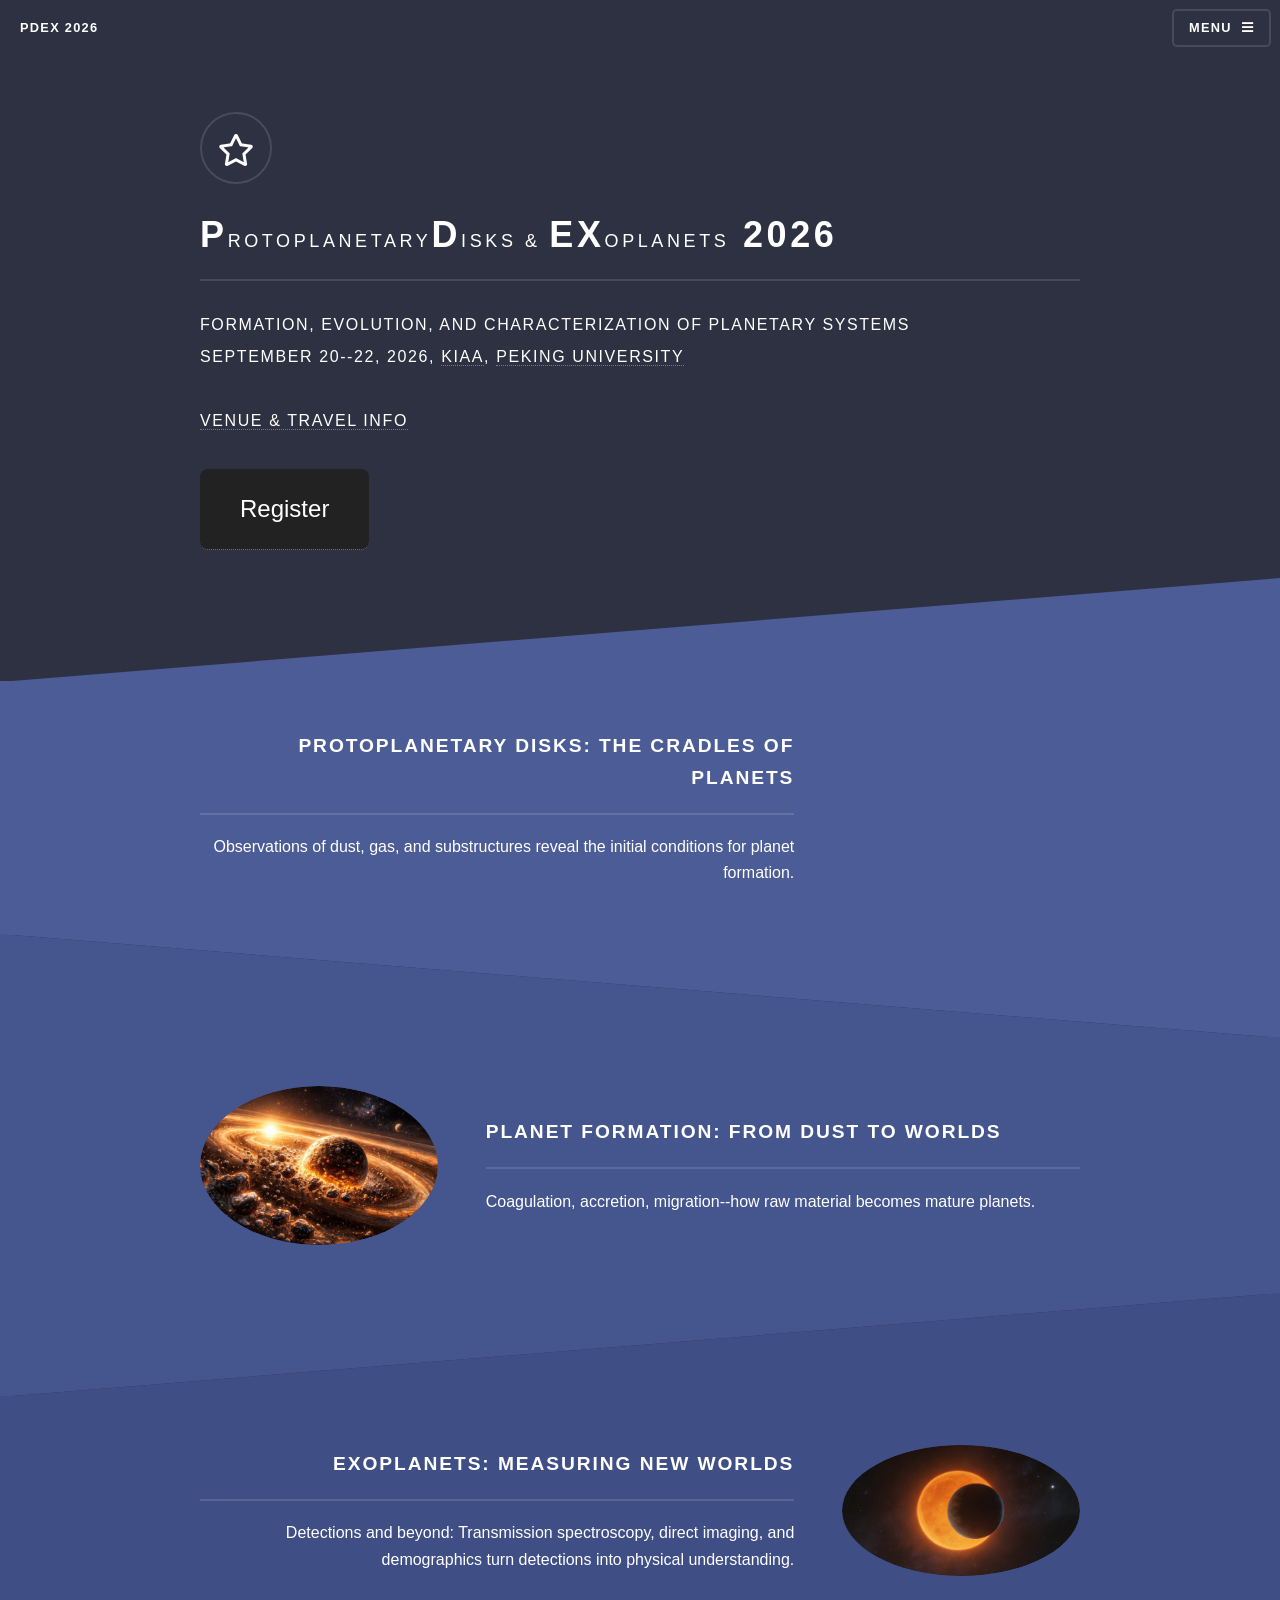
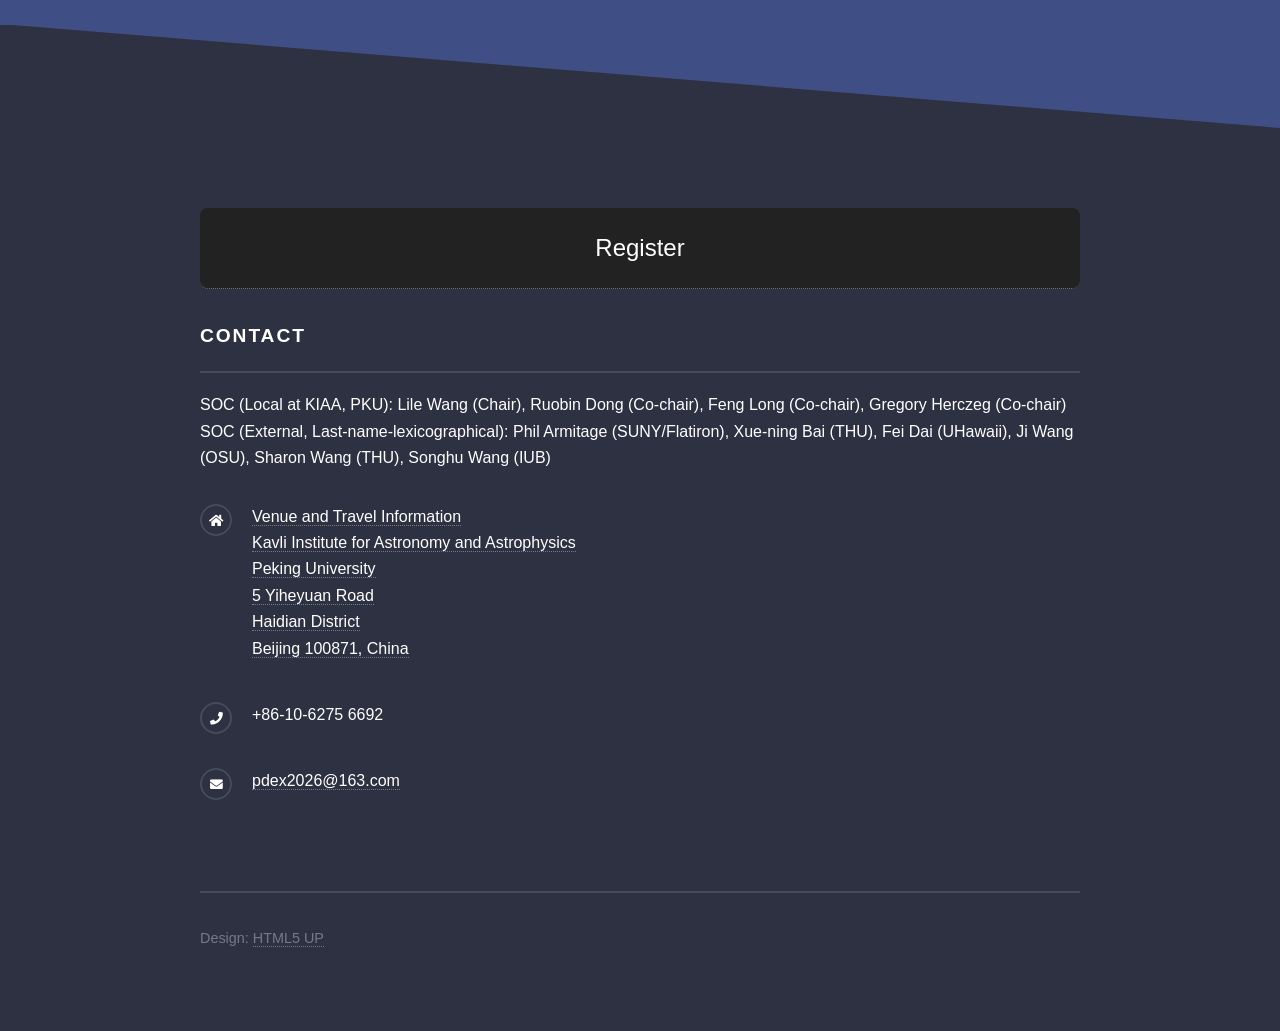
==== index.html @ 77230b3b "Temporarily hide invited speakers section (build_speakers.py hide/show)" ====
<!DOCTYPE HTML>
<!--
	Solid State by HTML5 UP
	html5up.net | @ajlkn
	Free for personal and commercial use under the CCA 3.0 license (html5up.net/license)
  -->
<html lang="en">
  <head>
	<title>PDEx2026</title>
	<meta charset="utf-8" />
	<meta name="viewport" content="width=device-width, initial-scale=1, user-scalable=no" />
	<link rel="stylesheet" href="assets/css/main.css" />
	<noscript><link rel="stylesheet" href="assets/css/noscript.css" /></noscript>
    <style>
      .large-btn {
        display: inline-block; /* Essential for padding and width */
        padding: 20px 40px;    /* Increases size */
        font-size: 24px;       /* Increases text size */
        background-color: #222222;
        color: white;
        text-decoration: none; /* Removes underline */
        border-radius: 8px;    /* Rounded corners */
        text-align: center;
        transition: background-color 0.3s;
      }
      .large-btn:hover {
        background-color: #444444;
      }
    </style>
  </head>

  <body class="is-preload">

	<!-- Page Wrapper -->
	<div id="page-wrapper">

	  <!-- Header -->
	  <header id="header" class="alt">
		<h1><a href="index.html">PDEx 2026</a></h1>
		<nav>
		  <a href="#menu">Menu</a>          
		</nav>
	  </header>

	  <!-- Menu -->
	  <nav id="menu">
		<div class="inner">
		  <h2>Menu</h2>
		  <ul class="links">
			<li><a href="index.html">Home</a></li>
			<li><a href="accommodation.html">Venue & Travel</a></li>
            <li><a href="https://www.wjx.top/vm/evf9Jf3.aspx">Register</a></li>            
		  </ul>
		  <a href="#" class="close">Close</a>
		</div>
	  </nav>

	  <!-- Banner -->
	  <section id="banner">
		<div class="inner">
		  <div class="logo"><span class="icon fa-star"></span></div>
		  <h2>P<span style="font-size: 0.5em;">rotoplanetary</span>D<span style="font-size: 0.5em;">isks & </span> 
            Ex<span style="font-size: 0.5em;">oplanets</span> 2026</h2>
		  <p>Formation, Evolution, and Characterization of Planetary Systems <br>
            September 20--22, 2026, <a href="https://kiaa.pku.edu.cn/">KIAA</a>,
            <a href="https://english.pku.edu.cn"> Peking University</a>
          </p>
		  <p> <a href="accommodation.html"> Venue & Travel Info </a> </p>
          <a href="https://www.wjx.top/vm/evf9Jf3.aspx" class="large-btn">Register</a>          
		</div>
	  </section>

	  <!-- Wrapper -->
	  <section id="wrapper">

		<!-- One -->
		<section id="one" class="wrapper spotlight style1">
		  <div class="inner">
			<a href="#" class="image"><img src="images/topic_disk.png" alt="" /></a>
			<div class="content">
			  <h2 class="major">Protoplanetary Disks: The Cradles of Planets</h2>
			  <p>Observations of dust, gas, and substructures reveal the initial conditions for planet formation.</p>
			  <!-- <a href="#" class="special">Learn more</a> -->
			</div>
		  </div>
		</section>

		<!-- Two -->
		<section id="two" class="wrapper alt spotlight style2">
		  <div class="inner">
			<a href="#" class="image"><img src="images/topic_formation.png" alt="" /></a>
			<div class="content">
			  <h2 class="major">Planet Formation: From Dust to Worlds</h2>
			  <p>Coagulation, accretion, migration--how raw material becomes mature planets.</p>
			  <!-- <a href="#" class="special">Learn more</a> -->
			</div>
		  </div>
		</section>

		<!-- Three -->
		<section id="three" class="wrapper spotlight style3">
		  <div class="inner">
			<a href="#" class="image"><img src="images/topic_exoplanets.png" alt="" /></a>
			<div class="content">
			  <h2 class="major">Exoplanets: Measuring New Worlds</h2>
			  <p>Detections and beyond: Transmission spectroscopy, direct imaging, and demographics turn detections into physical understanding.</p>
			  <!-- <a href="#" class="special">Learn more</a> -->
			</div>
		  </div>
		</section>

		<!-- Four -->
		<!-- SPEAKERS SECTION HIDDEN (temporarily removed pending schedule finalization; restore with: python3 build_speakers.py show)
		<section id="four" class="wrapper alt style1">
		  <div class="inner">
			<h2 class="major">Invited Speakers (updating)</h2>
			<p></p>
			<section class="features">
			  [BEGIN SPEAKERS (auto-generated from speakers.csv by build_speakers.py; edit speakers.csv and re-run)]
			  <article>
				<h3 class="major">Haoyu Liu</h3>
				<p>National Sun Yat-Sen University <br> Title: Dust coagulation inside and outside of water snowline</p>
			  </article>

			  <article>
				<h3 class="major">Hsien Shang</h3>
				<p>ASIAA</p>
			  </article>

			  <article>
				<h3 class="major">Satoshi Okuzumi</h3>
				<p>Tokyo Institute of Science</p>
			  </article>

			  <article>
				<h3 class="major">Kengo Tomida</h3>
				<p>Tohoku University</p>
			  </article>

			  <article>
				<h3 class="major">Chris Ormel</h3>
				<p>Tsinghua University</p>
			  </article>

			  <article>
				<h3 class="major">Songhu Wang</h3>
				<p>Indiana University, Bloomington</p>
			  </article>

			  <article>
				<h3 class="major">Ji Wang</h3>
				<p>Ohio State University (online participation)</p>
			  </article>

			  <article>
				<h3 class="major">Xiao Hu</h3>
				<p>Harbin Institute of Technology</p>
			  </article>

			  <article>
				<h3 class="major">Haifeng Yang</h3>
				<p>Zhejiang University</p>
			  </article>

			  <article>
				<h3 class="major">Akimasa Kataoka</h3>
				<p>National Astronomical Observatory of Japan</p>
			  </article>

			  <article>
				<h3 class="major">Daniel Price</h3>
				<p>Monash University</p>
			  </article>

			  <article>
				<h3 class="major">Daniel Harsono</h3>
				<p>National Tsinghua University</p>
			  </article>

			  <article>
				<h3 class="major">Fei Dai</h3>
				<p>University of Hawaii (online participation)</p>
			  </article>

			  <article>
				<h3 class="major">Xuening Bai</h3>
				<p>Tsinghua University</p>
			  </article>

			  <article>
				<h3 class="major">Xuesong Wang</h3>
				<p>Tsinghua University</p>
			  </article>

			  <article>
				<h3 class="major">Feng Long</h3>
				<p>KIAA Peking University</p>
			  </article>

			  <article>
				<h3 class="major">Ruobin Dong</h3>
				<p>KIAA Peking University</p>
			  </article>

			  <article>
				<h3 class="major">Yinhao Wu</h3>
				<p>NAOJ</p>
			  </article>

			  <article>
				<h3 class="major">Pinghui Huang</h3>
				<p>PMO</p>
			  </article>

			  <article>
				<h3 class="major">Manogna</h3>
				<p>National Tsinghua University</p>
			  </article>

			  <article>
				<h3 class="major">Mario Flock</h3>
				<p>MPIA (online participation)</p>
			  </article>

			  <article>
				<h3 class="major">Jinlin Li</h3>
				<p>KIAA Peking University</p>
			  </article>
			  [END SPEAKERS]
			</section>
		  </div>
		</section>
		-->
      </section>

      <!-- Footer -->
	  <section id="footer">
		<div class="inner">
          <a href="https://www.wjx.top/vm/evf9Jf3.aspx" class="large-btn">Register</a>

	      <!-- <ul class="actions"> -->
			<!--   <li><a href="https://www.wjx.top/vm/evf9Jf3.aspx" class="button">Register</a></li> -->
			<!-- </ul>                                -->
          
		  <h2 class="major">
            <br> Contact</h2>
		  <p>SOC (Local at KIAA, PKU): Lile Wang (Chair), Ruobin Dong (Co-chair),
            Feng Long (Co-chair), Gregory Herczeg (Co-chair) <br>
            SOC (External, Last-name-lexicographical): Phil Armitage (SUNY/Flatiron),
            Xue-ning Bai (THU), Fei Dai (UHawaii), Ji Wang (OSU),
            Sharon Wang (THU), Songhu Wang (IUB)  </p>
		  
		  <!-- <form method="post" action="#"> -->
			<!-- 	<div class="fields"> -->
			  <!-- 		<div class="field"> -->
				<!-- 			<label for="name">Name</label> -->
				<!-- 			<input type="text" name="name" id="name" /> -->
				<!-- 		</div> -->
			  <!-- 		<div class="field"> -->
				<!-- 			<label for="inst">Institute</label> -->
				<!-- 			<input type="text" name="inst" id="inst" /> -->
				<!-- 		</div>                                     -->
			  <!-- 		<div class="field"> -->
				<!-- 			<label for="email">Email</label> -->
				<!-- 			<input type="email" name="email" id="email" /> -->
				<!-- 		</div> -->
			  <!-- 		<div class="field"> -->
				<!-- 			<label for="abs">Title and Abstract</label> -->
				<!-- 			<textarea name="abs" id="abs" rows="4"></textarea> -->
				<!-- 		</div> -->
			  <!-- 	</div> -->
			<!-- 	<ul class="actions"> -->
			  <!-- 		<li><input type="submit" value="Submit Abstract" /></li> -->
			  <!-- 	</ul> -->
			<!-- </form> -->
		  <ul class="contact">
            <li class="icon solid fa-home">
              <a href="accommodation.html">Venue and Travel Information <br>
              Kavli Institute for Astronomy and Astrophysics <br>
              Peking University <br>
              5 Yiheyuan Road <br>
              Haidian District <br>
              Beijing 100871, China
              </a>              
			</li>
			<li class="icon solid fa-phone">+86-10-6275 6692</li>
			<li class="icon solid fa-envelope"><a href="mailto:pdex2026@163.com">pdex2026@163.com</a></li>
			<!-- <li class="icon brands fa-twitter"><a href="#">twitter.com/untitled-tld</a></li> -->
			<!-- <li class="icon brands fa-facebook-f"><a href="#">facebook.com/untitled-tld</a></li> -->
			<!-- <li class="icon brands fa-instagram"><a href="#">instagram.com/untitled-tld</a></li> -->
		  </ul>
		  <ul class="copyright">
			<li>Design: <a href="http://html5up.net">HTML5 UP</a></li>
		  </ul>
		</div>
      </section>
    </div>

	<!-- Scripts -->
	<script src="assets/js/jquery.min.js"></script>
	<script src="assets/js/jquery.scrollex.min.js"></script>
	<script src="assets/js/browser.min.js"></script>
	<script src="assets/js/breakpoints.min.js"></script>
	<script src="assets/js/util.js"></script>
	<script src="assets/js/main.js"></script>
  </body>
</html>
---- assets/css/main.css ----
@import url(fontawesome-all.min.css);
/* @import url("https://fonts.googleapis.com/css?family=Raleway:200,700|Source+Sans+Pro:300,600,300italic,600italic"); */

/*
	Solid State by HTML5 UP
	html5up.net | @ajlkn
	Free for personal and commercial use under the CCA 3.0 license (html5up.net/license)
*/

html, body, div, span, applet, object,
iframe, h1, h2, h3, h4, h5, h6, p, blockquote,
pre, a, abbr, acronym, address, big, cite,
code, del, dfn, em, img, ins, kbd, q, s, samp,
small, strike, strong, sub, sup, tt, var, b,
u, i, center, dl, dt, dd, ol, ul, li, fieldset,
form, label, legend, table, caption, tbody,
tfoot, thead, tr, th, td, article, aside,
canvas, details, embed, figure, figcaption,
footer, header, hgroup, menu, nav, output, ruby,
section, summary, time, mark, audio, video {
	margin: 0;
	padding: 0;
	border: 0;
	font-size: 100%;
	font: inherit;
	vertical-align: baseline;}

article, aside, details, figcaption, figure,
footer, header, hgroup, menu, nav, section {
	display: block;}

body {
	line-height: 1;
}

ol, ul {
	list-style: none;
}

blockquote, q {
	quotes: none;
}

	blockquote:before, blockquote:after, q:before, q:after {
		content: '';
		content: none;
	}

table {
	border-collapse: collapse;
	border-spacing: 0;
}

body {
	-webkit-text-size-adjust: none;
}

mark {
	background-color: transparent;
	color: inherit;
}

input::-moz-focus-inner {
	border: 0;
	padding: 0;
}

input, select, textarea {
	-moz-appearance: none;
	-webkit-appearance: none;
	-ms-appearance: none;
	appearance: none;
}

/* Basic */

	@-ms-viewport {
		width: device-width;
	}

	body {
		-ms-overflow-style: scrollbar;
	}

	@media screen and (max-width: 480px) {

		html, body {
			min-width: 320px;
		}

	}

	html {
		box-sizing: border-box;
	}

	*, *:before, *:after {
		box-sizing: inherit;
	}

	body {
		background-color: #2e3141;
		background-image: linear-gradient(to top, rgba(46, 49, 65, 0.8), rgba(46, 49, 65, 0.8)), url("../../images/bg.png");
		background-size: auto, cover;
		background-attachment: fixed, fixed;
		background-position: center, center;
	}

		body.is-preload *, body.is-preload *:before, body.is-preload *:after {
			-moz-animation: none !important;
			-webkit-animation: none !important;
			-ms-animation: none !important;
			animation: none !important;
			-moz-transition: none !important;
			-webkit-transition: none !important;
			-ms-transition: none !important;
			transition: none !important;
		}

/* Type */

	body, input, select, textarea {
		color: #ffffff;
		font-family: "Source Sans Pro", Helvetica, sans-serif;
		font-size: 16.5pt;
		font-weight: 300;
		line-height: 1.65;
	}

		@media screen and (max-width: 1680px) {

			body, input, select, textarea {
				font-size: 13pt;
			}

		}

		@media screen and (max-width: 1280px) {

			body, input, select, textarea {
				font-size: 12pt;
			}

		}

		@media screen and (max-width: 980px) {

			body, input, select, textarea {
				font-size: 12pt;
			}

		}

		@media screen and (max-width: 736px) {

			body, input, select, textarea {
				font-size: 12pt;
			}

		}

		@media screen and (max-width: 480px) {

			body, input, select, textarea {
				font-size: 12pt;
			}

		}

	a {
		-moz-transition: color 0.2s ease-in-out, border-bottom-color 0.2s ease-in-out;
		-webkit-transition: color 0.2s ease-in-out, border-bottom-color 0.2s ease-in-out;
		-ms-transition: color 0.2s ease-in-out, border-bottom-color 0.2s ease-in-out;
		transition: color 0.2s ease-in-out, border-bottom-color 0.2s ease-in-out;
		border-bottom: dotted 1px rgba(255, 255, 255, 0.35);
		color: #ffffff;
		text-decoration: none;
	}

	a:hover {
		border-bottom-color: transparent;
		color: #ffffff !important;
	}

    a.large-btn-block {
        display: block;
        width: 100%;
        padding: 15px 0;
        font-size: 20px;
        /* Other styles same as above */
    }

	a.special:not(.button) {
		text-decoration: none;
		border-bottom: 0;
		display: block;
		font-family:  Helvetica, sans-serif;
		font-size: 0.8em;
		font-weight: 700;
		letter-spacing: 0.1em;
		margin: 0 0 2em 0;
		text-transform: uppercase;
	}

	a.special:not(.button):before {
		-moz-osx-font-smoothing: grayscale;
		-webkit-font-smoothing: antialiased;
		display: inline-block;
		font-style: normal;
		font-variant: normal;
		text-rendering: auto;
		line-height: 1;
		text-transform: none !important;
		font-family: 'Font Awesome 5 Free';
		font-weight: 900;
	}

	a.special:not(.button):before {
		-moz-transition: background-color 0.2s ease-in-out;
		-webkit-transition: background-color 0.2s ease-in-out;
		-ms-transition: background-color 0.2s ease-in-out;
		transition: background-color 0.2s ease-in-out;
		border-radius: 100%;
		border: solid 2px rgba(255, 255, 255, 0.125);
		content: '\f105';
		display: inline-block;
		font-size: 1.25em;
		height: 2em;
		line-height: 1.75em;
		margin-right: 0.85em;
		text-align: center;
		text-indent: 0.15em;
		vertical-align: middle;
		width: 2em;
	}

	a.special:not(.button):hover:before {
		background-color: rgba(255, 255, 255, 0.025);
	}

	a.special:not(.button):active:before {
		background-color: rgba(255, 255, 255, 0.075);
	}


	strong, b {
		color: #ffffff;
		font-weight: 600;
	}

	em, i {
		font-style: italic;
	}

	p {
		margin: 0 0 2em 0;
	}

	h1, h2, h3, h4, h5, h6 {
		color: #ffffff;
		font-family:  Helvetica, sans-serif;
		font-weight: 700;
		letter-spacing: 0.1em;
		margin: 0 0 1em 0;
		text-transform: uppercase;
	}

		h1 a, h2 a, h3 a, h4 a, h5 a, h6 a {
			color: inherit;
			text-decoration: none;
			border-bottom: 0;
		}

		h1 span, h2 span, h3 span, h4 span, h5 span, h6 span {
			font-weight: 200;
		}

		h1.major, h2.major, h3.major, h4.major, h5.major, h6.major {
			padding-bottom: 1em;
			border-bottom: solid 2px rgba(255, 255, 255, 0.125);
		}

	h2 {
		font-size: 1.2em;
	}

	h3 {
		font-size: 0.9em;
	}

	h4 {
		font-size: 0.7em;
	}

	h5 {
		font-size: 0.7em;
	}

	h6 {
		font-size: 0.7em;
	}

	@media screen and (max-width: 736px) {

		h2 {
			font-size: 1em;
		}

		h3 {
			font-size: 0.8em;
		}

	}

	sub {
		font-size: 0.8em;
		position: relative;
		top: 0.5em;
	}

	sup {
		font-size: 0.8em;
		position: relative;
		top: -0.5em;
	}

	blockquote {
		border-left: solid 4px rgba(255, 255, 255, 0.125);
		font-style: italic;
		margin: 0 0 2em 0;
		padding: 0.5em 0 0.5em 2em;
	}

	code {
		background: rgba(255, 255, 255, 0.025);
		border-radius: 5px;
		border: solid 2px rgba(255, 255, 255, 0.125);
		font-family: "Courier New", monospace;
		font-size: 0.9em;
		margin: 0 0.25em;
		padding: 0.25em 0.65em;
	}

	pre {
		-webkit-overflow-scrolling: touch;
		font-family: "Courier New", monospace;
		font-size: 0.9em;
		margin: 0 0 2em 0;
	}

		pre code {
			display: block;
			line-height: 1.75em;
			padding: 1em 1.5em;
			overflow-x: auto;
		}

	hr {
		border: 0;
		border-bottom: solid 2px rgba(255, 255, 255, 0.125);
		margin: 2.5em 0;
	}

		hr.major {
			margin: 4em 0;
		}

	.align-left {
		text-align: left;
	}

	.align-center {
		text-align: center;
	}

	.align-right {
		text-align: right;
	}

/* Row */

	.row {
		display: flex;
		flex-wrap: wrap;
		box-sizing: border-box;
		align-items: stretch;
	}

		.row > * {
			box-sizing: border-box;
		}

		.row.gtr-uniform > * > :last-child {
			margin-bottom: 0;
		}

		.row.aln-left {
			justify-content: flex-start;
		}

		.row.aln-center {
			justify-content: center;
		}

		.row.aln-right {
			justify-content: flex-end;
		}

		.row.aln-top {
			align-items: flex-start;
		}

		.row.aln-middle {
			align-items: center;
		}

		.row.aln-bottom {
			align-items: flex-end;
		}

		.row > .imp {
			order: -1;
		}

		.row > .col-1 {
			width: 8.33333%;
		}

		.row > .off-1 {
			margin-left: 8.33333%;
		}

		.row > .col-2 {
			width: 16.66667%;
		}

		.row > .off-2 {
			margin-left: 16.66667%;
		}

		.row > .col-3 {
			width: 25%;
		}

		.row > .off-3 {
			margin-left: 25%;
		}

		.row > .col-4 {
			width: 33.33333%;
		}

		.row > .off-4 {
			margin-left: 33.33333%;
		}

		.row > .col-5 {
			width: 41.66667%;
		}

		.row > .off-5 {
			margin-left: 41.66667%;
		}

		.row > .col-6 {
			width: 50%;
		}

		.row > .off-6 {
			margin-left: 50%;
		}

		.row > .col-7 {
			width: 58.33333%;
		}

		.row > .off-7 {
			margin-left: 58.33333%;
		}

		.row > .col-8 {
			width: 66.66667%;
		}

		.row > .off-8 {
			margin-left: 66.66667%;
		}

		.row > .col-9 {
			width: 75%;
		}

		.row > .off-9 {
			margin-left: 75%;
		}

		.row > .col-10 {
			width: 83.33333%;
		}

		.row > .off-10 {
			margin-left: 83.33333%;
		}

		.row > .col-11 {
			width: 91.66667%;
		}

		.row > .off-11 {
			margin-left: 91.66667%;
		}

		.row > .col-12 {
			width: 100%;
		}

		.row > .off-12 {
			margin-left: 100%;
		}

		.row.gtr-0 {
			margin-top: 0;
			margin-left: 0em;
		}

			.row.gtr-0 > * {
				padding: 0 0 0 0em;
			}

			.row.gtr-0.gtr-uniform {
				margin-top: 0em;
			}

				.row.gtr-0.gtr-uniform > * {
					padding-top: 0em;
				}

		.row.gtr-25 {
			margin-top: 0;
			margin-left: -0.4375em;
		}

			.row.gtr-25 > * {
				padding: 0 0 0 0.4375em;
			}

			.row.gtr-25.gtr-uniform {
				margin-top: -0.4375em;
			}

				.row.gtr-25.gtr-uniform > * {
					padding-top: 0.4375em;
				}

		.row.gtr-50 {
			margin-top: 0;
			margin-left: -0.875em;
		}

			.row.gtr-50 > * {
				padding: 0 0 0 0.875em;
			}

			.row.gtr-50.gtr-uniform {
				margin-top: -0.875em;
			}

				.row.gtr-50.gtr-uniform > * {
					padding-top: 0.875em;
				}

		.row {
			margin-top: 0;
			margin-left: -1.75em;
		}

			.row > * {
				padding: 0 0 0 1.75em;
			}

			.row.gtr-uniform {
				margin-top: -1.75em;
			}

				.row.gtr-uniform > * {
					padding-top: 1.75em;
				}

		.row.gtr-150 {
			margin-top: 0;
			margin-left: -2.625em;
		}

			.row.gtr-150 > * {
				padding: 0 0 0 2.625em;
			}

			.row.gtr-150.gtr-uniform {
				margin-top: -2.625em;
			}

				.row.gtr-150.gtr-uniform > * {
					padding-top: 2.625em;
				}

		.row.gtr-200 {
			margin-top: 0;
			margin-left: -3.5em;
		}

			.row.gtr-200 > * {
				padding: 0 0 0 3.5em;
			}

			.row.gtr-200.gtr-uniform {
				margin-top: -3.5em;
			}

				.row.gtr-200.gtr-uniform > * {
					padding-top: 3.5em;
				}

		@media screen and (max-width: 1680px) {

			.row {
				display: flex;
				flex-wrap: wrap;
				box-sizing: border-box;
				align-items: stretch;
			}

				.row > * {
					box-sizing: border-box;
				}

				.row.gtr-uniform > * > :last-child {
					margin-bottom: 0;
				}

				.row.aln-left {
					justify-content: flex-start;
				}

				.row.aln-center {
					justify-content: center;
				}

				.row.aln-right {
					justify-content: flex-end;
				}

				.row.aln-top {
					align-items: flex-start;
				}

				.row.aln-middle {
					align-items: center;
				}

				.row.aln-bottom {
					align-items: flex-end;
				}

				.row > .imp-xlarge {
					order: -1;
				}

				.row > .col-1-xlarge {
					width: 8.33333%;
				}

				.row > .off-1-xlarge {
					margin-left: 8.33333%;
				}

				.row > .col-2-xlarge {
					width: 16.66667%;
				}

				.row > .off-2-xlarge {
					margin-left: 16.66667%;
				}

				.row > .col-3-xlarge {
					width: 25%;
				}

				.row > .off-3-xlarge {
					margin-left: 25%;
				}

				.row > .col-4-xlarge {
					width: 33.33333%;
				}

				.row > .off-4-xlarge {
					margin-left: 33.33333%;
				}

				.row > .col-5-xlarge {
					width: 41.66667%;
				}

				.row > .off-5-xlarge {
					margin-left: 41.66667%;
				}

				.row > .col-6-xlarge {
					width: 50%;
				}

				.row > .off-6-xlarge {
					margin-left: 50%;
				}

				.row > .col-7-xlarge {
					width: 58.33333%;
				}

				.row > .off-7-xlarge {
					margin-left: 58.33333%;
				}

				.row > .col-8-xlarge {
					width: 66.66667%;
				}

				.row > .off-8-xlarge {
					margin-left: 66.66667%;
				}

				.row > .col-9-xlarge {
					width: 75%;
				}

				.row > .off-9-xlarge {
					margin-left: 75%;
				}

				.row > .col-10-xlarge {
					width: 83.33333%;
				}

				.row > .off-10-xlarge {
					margin-left: 83.33333%;
				}

				.row > .col-11-xlarge {
					width: 91.66667%;
				}

				.row > .off-11-xlarge {
					margin-left: 91.66667%;
				}

				.row > .col-12-xlarge {
					width: 100%;
				}

				.row > .off-12-xlarge {
					margin-left: 100%;
				}

				.row.gtr-0 {
					margin-top: 0;
					margin-left: 0em;
				}

					.row.gtr-0 > * {
						padding: 0 0 0 0em;
					}

					.row.gtr-0.gtr-uniform {
						margin-top: 0em;
					}

						.row.gtr-0.gtr-uniform > * {
							padding-top: 0em;
						}

				.row.gtr-25 {
					margin-top: 0;
					margin-left: -0.4375em;
				}

					.row.gtr-25 > * {
						padding: 0 0 0 0.4375em;
					}

					.row.gtr-25.gtr-uniform {
						margin-top: -0.4375em;
					}

						.row.gtr-25.gtr-uniform > * {
							padding-top: 0.4375em;
						}

				.row.gtr-50 {
					margin-top: 0;
					margin-left: -0.875em;
				}

					.row.gtr-50 > * {
						padding: 0 0 0 0.875em;
					}

					.row.gtr-50.gtr-uniform {
						margin-top: -0.875em;
					}

						.row.gtr-50.gtr-uniform > * {
							padding-top: 0.875em;
						}

				.row {
					margin-top: 0;
					margin-left: -1.75em;
				}

					.row > * {
						padding: 0 0 0 1.75em;
					}

					.row.gtr-uniform {
						margin-top: -1.75em;
					}

						.row.gtr-uniform > * {
							padding-top: 1.75em;
						}

				.row.gtr-150 {
					margin-top: 0;
					margin-left: -2.625em;
				}

					.row.gtr-150 > * {
						padding: 0 0 0 2.625em;
					}

					.row.gtr-150.gtr-uniform {
						margin-top: -2.625em;
					}

						.row.gtr-150.gtr-uniform > * {
							padding-top: 2.625em;
						}

				.row.gtr-200 {
					margin-top: 0;
					margin-left: -3.5em;
				}

					.row.gtr-200 > * {
						padding: 0 0 0 3.5em;
					}

					.row.gtr-200.gtr-uniform {
						margin-top: -3.5em;
					}

						.row.gtr-200.gtr-uniform > * {
							padding-top: 3.5em;
						}

		}

		@media screen and (max-width: 1280px) {

			.row {
				display: flex;
				flex-wrap: wrap;
				box-sizing: border-box;
				align-items: stretch;
			}

				.row > * {
					box-sizing: border-box;
				}

				.row.gtr-uniform > * > :last-child {
					margin-bottom: 0;
				}

				.row.aln-left {
					justify-content: flex-start;
				}

				.row.aln-center {
					justify-content: center;
				}

				.row.aln-right {
					justify-content: flex-end;
				}

				.row.aln-top {
					align-items: flex-start;
				}

				.row.aln-middle {
					align-items: center;
				}

				.row.aln-bottom {
					align-items: flex-end;
				}

				.row > .imp-large {
					order: -1;
				}

				.row > .col-1-large {
					width: 8.33333%;
				}

				.row > .off-1-large {
					margin-left: 8.33333%;
				}

				.row > .col-2-large {
					width: 16.66667%;
				}

				.row > .off-2-large {
					margin-left: 16.66667%;
				}

				.row > .col-3-large {
					width: 25%;
				}

				.row > .off-3-large {
					margin-left: 25%;
				}

				.row > .col-4-large {
					width: 33.33333%;
				}

				.row > .off-4-large {
					margin-left: 33.33333%;
				}

				.row > .col-5-large {
					width: 41.66667%;
				}

				.row > .off-5-large {
					margin-left: 41.66667%;
				}

				.row > .col-6-large {
					width: 50%;
				}

				.row > .off-6-large {
					margin-left: 50%;
				}

				.row > .col-7-large {
					width: 58.33333%;
				}

				.row > .off-7-large {
					margin-left: 58.33333%;
				}

				.row > .col-8-large {
					width: 66.66667%;
				}

				.row > .off-8-large {
					margin-left: 66.66667%;
				}

				.row > .col-9-large {
					width: 75%;
				}

				.row > .off-9-large {
					margin-left: 75%;
				}

				.row > .col-10-large {
					width: 83.33333%;
				}

				.row > .off-10-large {
					margin-left: 83.33333%;
				}

				.row > .col-11-large {
					width: 91.66667%;
				}

				.row > .off-11-large {
					margin-left: 91.66667%;
				}

				.row > .col-12-large {
					width: 100%;
				}

				.row > .off-12-large {
					margin-left: 100%;
				}

				.row.gtr-0 {
					margin-top: 0;
					margin-left: 0em;
				}

					.row.gtr-0 > * {
						padding: 0 0 0 0em;
					}

					.row.gtr-0.gtr-uniform {
						margin-top: 0em;
					}

						.row.gtr-0.gtr-uniform > * {
							padding-top: 0em;
						}

				.row.gtr-25 {
					margin-top: 0;
					margin-left: -0.4375em;
				}

					.row.gtr-25 > * {
						padding: 0 0 0 0.4375em;
					}

					.row.gtr-25.gtr-uniform {
						margin-top: -0.4375em;
					}

						.row.gtr-25.gtr-uniform > * {
							padding-top: 0.4375em;
						}

				.row.gtr-50 {
					margin-top: 0;
					margin-left: -0.875em;
				}

					.row.gtr-50 > * {
						padding: 0 0 0 0.875em;
					}

					.row.gtr-50.gtr-uniform {
						margin-top: -0.875em;
					}

						.row.gtr-50.gtr-uniform > * {
							padding-top: 0.875em;
						}

				.row {
					margin-top: 0;
					margin-left: -1.75em;
				}

					.row > * {
						padding: 0 0 0 1.75em;
					}

					.row.gtr-uniform {
						margin-top: -1.75em;
					}

						.row.gtr-uniform > * {
							padding-top: 1.75em;
						}

				.row.gtr-150 {
					margin-top: 0;
					margin-left: -2.625em;
				}

					.row.gtr-150 > * {
						padding: 0 0 0 2.625em;
					}

					.row.gtr-150.gtr-uniform {
						margin-top: -2.625em;
					}

						.row.gtr-150.gtr-uniform > * {
							padding-top: 2.625em;
						}

				.row.gtr-200 {
					margin-top: 0;
					margin-left: -3.5em;
				}

					.row.gtr-200 > * {
						padding: 0 0 0 3.5em;
					}

					.row.gtr-200.gtr-uniform {
						margin-top: -3.5em;
					}

						.row.gtr-200.gtr-uniform > * {
							padding-top: 3.5em;
						}

		}

		@media screen and (max-width: 980px) {

			.row {
				display: flex;
				flex-wrap: wrap;
				box-sizing: border-box;
				align-items: stretch;
			}

				.row > * {
					box-sizing: border-box;
				}

				.row.gtr-uniform > * > :last-child {
					margin-bottom: 0;
				}

				.row.aln-left {
					justify-content: flex-start;
				}

				.row.aln-center {
					justify-content: center;
				}

				.row.aln-right {
					justify-content: flex-end;
				}

				.row.aln-top {
					align-items: flex-start;
				}

				.row.aln-middle {
					align-items: center;
				}

				.row.aln-bottom {
					align-items: flex-end;
				}

				.row > .imp-medium {
					order: -1;
				}

				.row > .col-1-medium {
					width: 8.33333%;
				}

				.row > .off-1-medium {
					margin-left: 8.33333%;
				}

				.row > .col-2-medium {
					width: 16.66667%;
				}

				.row > .off-2-medium {
					margin-left: 16.66667%;
				}

				.row > .col-3-medium {
					width: 25%;
				}

				.row > .off-3-medium {
					margin-left: 25%;
				}

				.row > .col-4-medium {
					width: 33.33333%;
				}

				.row > .off-4-medium {
					margin-left: 33.33333%;
				}

				.row > .col-5-medium {
					width: 41.66667%;
				}

				.row > .off-5-medium {
					margin-left: 41.66667%;
				}

				.row > .col-6-medium {
					width: 50%;
				}

				.row > .off-6-medium {
					margin-left: 50%;
				}

				.row > .col-7-medium {
					width: 58.33333%;
				}

				.row > .off-7-medium {
					margin-left: 58.33333%;
				}

				.row > .col-8-medium {
					width: 66.66667%;
				}

				.row > .off-8-medium {
					margin-left: 66.66667%;
				}

				.row > .col-9-medium {
					width: 75%;
				}

				.row > .off-9-medium {
					margin-left: 75%;
				}

				.row > .col-10-medium {
					width: 83.33333%;
				}

				.row > .off-10-medium {
					margin-left: 83.33333%;
				}

				.row > .col-11-medium {
					width: 91.66667%;
				}

				.row > .off-11-medium {
					margin-left: 91.66667%;
				}

				.row > .col-12-medium {
					width: 100%;
				}

				.row > .off-12-medium {
					margin-left: 100%;
				}

				.row.gtr-0 {
					margin-top: 0;
					margin-left: 0em;
				}

					.row.gtr-0 > * {
						padding: 0 0 0 0em;
					}

					.row.gtr-0.gtr-uniform {
						margin-top: 0em;
					}

						.row.gtr-0.gtr-uniform > * {
							padding-top: 0em;
						}

				.row.gtr-25 {
					margin-top: 0;
					margin-left: -0.4375em;
				}

					.row.gtr-25 > * {
						padding: 0 0 0 0.4375em;
					}

					.row.gtr-25.gtr-uniform {
						margin-top: -0.4375em;
					}

						.row.gtr-25.gtr-uniform > * {
							padding-top: 0.4375em;
						}

				.row.gtr-50 {
					margin-top: 0;
					margin-left: -0.875em;
				}

					.row.gtr-50 > * {
						padding: 0 0 0 0.875em;
					}

					.row.gtr-50.gtr-uniform {
						margin-top: -0.875em;
					}

						.row.gtr-50.gtr-uniform > * {
							padding-top: 0.875em;
						}

				.row {
					margin-top: 0;
					margin-left: -1.75em;
				}

					.row > * {
						padding: 0 0 0 1.75em;
					}

					.row.gtr-uniform {
						margin-top: -1.75em;
					}

						.row.gtr-uniform > * {
							padding-top: 1.75em;
						}

				.row.gtr-150 {
					margin-top: 0;
					margin-left: -2.625em;
				}

					.row.gtr-150 > * {
						padding: 0 0 0 2.625em;
					}

					.row.gtr-150.gtr-uniform {
						margin-top: -2.625em;
					}

						.row.gtr-150.gtr-uniform > * {
							padding-top: 2.625em;
						}

				.row.gtr-200 {
					margin-top: 0;
					margin-left: -3.5em;
				}

					.row.gtr-200 > * {
						padding: 0 0 0 3.5em;
					}

					.row.gtr-200.gtr-uniform {
						margin-top: -3.5em;
					}

						.row.gtr-200.gtr-uniform > * {
							padding-top: 3.5em;
						}

		}

		@media screen and (max-width: 736px) {

			.row {
				display: flex;
				flex-wrap: wrap;
				box-sizing: border-box;
				align-items: stretch;
			}

				.row > * {
					box-sizing: border-box;
				}

				.row.gtr-uniform > * > :last-child {
					margin-bottom: 0;
				}

				.row.aln-left {
					justify-content: flex-start;
				}

				.row.aln-center {
					justify-content: center;
				}

				.row.aln-right {
					justify-content: flex-end;
				}

				.row.aln-top {
					align-items: flex-start;
				}

				.row.aln-middle {
					align-items: center;
				}

				.row.aln-bottom {
					align-items: flex-end;
				}

				.row > .imp-small {
					order: -1;
				}

				.row > .col-1-small {
					width: 8.33333%;
				}

				.row > .off-1-small {
					margin-left: 8.33333%;
				}

				.row > .col-2-small {
					width: 16.66667%;
				}

				.row > .off-2-small {
					margin-left: 16.66667%;
				}

				.row > .col-3-small {
					width: 25%;
				}

				.row > .off-3-small {
					margin-left: 25%;
				}

				.row > .col-4-small {
					width: 33.33333%;
				}

				.row > .off-4-small {
					margin-left: 33.33333%;
				}

				.row > .col-5-small {
					width: 41.66667%;
				}

				.row > .off-5-small {
					margin-left: 41.66667%;
				}

				.row > .col-6-small {
					width: 50%;
				}

				.row > .off-6-small {
					margin-left: 50%;
				}

				.row > .col-7-small {
					width: 58.33333%;
				}

				.row > .off-7-small {
					margin-left: 58.33333%;
				}

				.row > .col-8-small {
					width: 66.66667%;
				}

				.row > .off-8-small {
					margin-left: 66.66667%;
				}

				.row > .col-9-small {
					width: 75%;
				}

				.row > .off-9-small {
					margin-left: 75%;
				}

				.row > .col-10-small {
					width: 83.33333%;
				}

				.row > .off-10-small {
					margin-left: 83.33333%;
				}

				.row > .col-11-small {
					width: 91.66667%;
				}

				.row > .off-11-small {
					margin-left: 91.66667%;
				}

				.row > .col-12-small {
					width: 100%;
				}

				.row > .off-12-small {
					margin-left: 100%;
				}

				.row.gtr-0 {
					margin-top: 0;
					margin-left: 0em;
				}

					.row.gtr-0 > * {
						padding: 0 0 0 0em;
					}

					.row.gtr-0.gtr-uniform {
						margin-top: 0em;
					}

						.row.gtr-0.gtr-uniform > * {
							padding-top: 0em;
						}

				.row.gtr-25 {
					margin-top: 0;
					margin-left: -0.3125em;
				}

					.row.gtr-25 > * {
						padding: 0 0 0 0.3125em;
					}

					.row.gtr-25.gtr-uniform {
						margin-top: -0.3125em;
					}

						.row.gtr-25.gtr-uniform > * {
							padding-top: 0.3125em;
						}

				.row.gtr-50 {
					margin-top: 0;
					margin-left: -0.625em;
				}

					.row.gtr-50 > * {
						padding: 0 0 0 0.625em;
					}

					.row.gtr-50.gtr-uniform {
						margin-top: -0.625em;
					}

						.row.gtr-50.gtr-uniform > * {
							padding-top: 0.625em;
						}

				.row {
					margin-top: 0;
					margin-left: -1.25em;
				}

					.row > * {
						padding: 0 0 0 1.25em;
					}

					.row.gtr-uniform {
						margin-top: -1.25em;
					}

						.row.gtr-uniform > * {
							padding-top: 1.25em;
						}

				.row.gtr-150 {
					margin-top: 0;
					margin-left: -1.875em;
				}

					.row.gtr-150 > * {
						padding: 0 0 0 1.875em;
					}

					.row.gtr-150.gtr-uniform {
						margin-top: -1.875em;
					}

						.row.gtr-150.gtr-uniform > * {
							padding-top: 1.875em;
						}

				.row.gtr-200 {
					margin-top: 0;
					margin-left: -2.5em;
				}

					.row.gtr-200 > * {
						padding: 0 0 0 2.5em;
					}

					.row.gtr-200.gtr-uniform {
						margin-top: -2.5em;
					}

						.row.gtr-200.gtr-uniform > * {
							padding-top: 2.5em;
						}

		}

		@media screen and (max-width: 480px) {

			.row {
				display: flex;
				flex-wrap: wrap;
				box-sizing: border-box;
				align-items: stretch;
			}

				.row > * {
					box-sizing: border-box;
				}

				.row.gtr-uniform > * > :last-child {
					margin-bottom: 0;
				}

				.row.aln-left {
					justify-content: flex-start;
				}

				.row.aln-center {
					justify-content: center;
				}

				.row.aln-right {
					justify-content: flex-end;
				}

				.row.aln-top {
					align-items: flex-start;
				}

				.row.aln-middle {
					align-items: center;
				}

				.row.aln-bottom {
					align-items: flex-end;
				}

				.row > .imp-xsmall {
					order: -1;
				}

				.row > .col-1-xsmall {
					width: 8.33333%;
				}

				.row > .off-1-xsmall {
					margin-left: 8.33333%;
				}

				.row > .col-2-xsmall {
					width: 16.66667%;
				}

				.row > .off-2-xsmall {
					margin-left: 16.66667%;
				}

				.row > .col-3-xsmall {
					width: 25%;
				}

				.row > .off-3-xsmall {
					margin-left: 25%;
				}

				.row > .col-4-xsmall {
					width: 33.33333%;
				}

				.row > .off-4-xsmall {
					margin-left: 33.33333%;
				}

				.row > .col-5-xsmall {
					width: 41.66667%;
				}

				.row > .off-5-xsmall {
					margin-left: 41.66667%;
				}

				.row > .col-6-xsmall {
					width: 50%;
				}

				.row > .off-6-xsmall {
					margin-left: 50%;
				}

				.row > .col-7-xsmall {
					width: 58.33333%;
				}

				.row > .off-7-xsmall {
					margin-left: 58.33333%;
				}

				.row > .col-8-xsmall {
					width: 66.66667%;
				}

				.row > .off-8-xsmall {
					margin-left: 66.66667%;
				}

				.row > .col-9-xsmall {
					width: 75%;
				}

				.row > .off-9-xsmall {
					margin-left: 75%;
				}

				.row > .col-10-xsmall {
					width: 83.33333%;
				}

				.row > .off-10-xsmall {
					margin-left: 83.33333%;
				}

				.row > .col-11-xsmall {
					width: 91.66667%;
				}

				.row > .off-11-xsmall {
					margin-left: 91.66667%;
				}

				.row > .col-12-xsmall {
					width: 100%;
				}

				.row > .off-12-xsmall {
					margin-left: 100%;
				}

				.row.gtr-0 {
					margin-top: 0;
					margin-left: 0em;
				}

					.row.gtr-0 > * {
						padding: 0 0 0 0em;
					}

					.row.gtr-0.gtr-uniform {
						margin-top: 0em;
					}

						.row.gtr-0.gtr-uniform > * {
							padding-top: 0em;
						}

				.row.gtr-25 {
					margin-top: 0;
					margin-left: -0.3125em;
				}

					.row.gtr-25 > * {
						padding: 0 0 0 0.3125em;
					}

					.row.gtr-25.gtr-uniform {
						margin-top: -0.3125em;
					}

						.row.gtr-25.gtr-uniform > * {
							padding-top: 0.3125em;
						}

				.row.gtr-50 {
					margin-top: 0;
					margin-left: -0.625em;
				}

					.row.gtr-50 > * {
						padding: 0 0 0 0.625em;
					}

					.row.gtr-50.gtr-uniform {
						margin-top: -0.625em;
					}

						.row.gtr-50.gtr-uniform > * {
							padding-top: 0.625em;
						}

				.row {
					margin-top: 0;
					margin-left: -1.25em;
				}

					.row > * {
						padding: 0 0 0 1.25em;
					}

					.row.gtr-uniform {
						margin-top: -1.25em;
					}

						.row.gtr-uniform > * {
							padding-top: 1.25em;
						}

				.row.gtr-150 {
					margin-top: 0;
					margin-left: -1.875em;
				}

					.row.gtr-150 > * {
						padding: 0 0 0 1.875em;
					}

					.row.gtr-150.gtr-uniform {
						margin-top: -1.875em;
					}

						.row.gtr-150.gtr-uniform > * {
							padding-top: 1.875em;
						}

				.row.gtr-200 {
					margin-top: 0;
					margin-left: -2.5em;
				}

					.row.gtr-200 > * {
						padding: 0 0 0 2.5em;
					}

					.row.gtr-200.gtr-uniform {
						margin-top: -2.5em;
					}

						.row.gtr-200.gtr-uniform > * {
							padding-top: 2.5em;
						}

		}

		@media screen and (max-width: 360px) {

			.row {
				display: flex;
				flex-wrap: wrap;
				box-sizing: border-box;
				align-items: stretch;
			}

				.row > * {
					box-sizing: border-box;
				}

				.row.gtr-uniform > * > :last-child {
					margin-bottom: 0;
				}

				.row.aln-left {
					justify-content: flex-start;
				}

				.row.aln-center {
					justify-content: center;
				}

				.row.aln-right {
					justify-content: flex-end;
				}

				.row.aln-top {
					align-items: flex-start;
				}

				.row.aln-middle {
					align-items: center;
				}

				.row.aln-bottom {
					align-items: flex-end;
				}

				.row > .imp-xxsmall {
					order: -1;
				}

				.row > .col-1-xxsmall {
					width: 8.33333%;
				}

				.row > .off-1-xxsmall {
					margin-left: 8.33333%;
				}

				.row > .col-2-xxsmall {
					width: 16.66667%;
				}

				.row > .off-2-xxsmall {
					margin-left: 16.66667%;
				}

				.row > .col-3-xxsmall {
					width: 25%;
				}

				.row > .off-3-xxsmall {
					margin-left: 25%;
				}

				.row > .col-4-xxsmall {
					width: 33.33333%;
				}

				.row > .off-4-xxsmall {
					margin-left: 33.33333%;
				}

				.row > .col-5-xxsmall {
					width: 41.66667%;
				}

				.row > .off-5-xxsmall {
					margin-left: 41.66667%;
				}

				.row > .col-6-xxsmall {
					width: 50%;
				}

				.row > .off-6-xxsmall {
					margin-left: 50%;
				}

				.row > .col-7-xxsmall {
					width: 58.33333%;
				}

				.row > .off-7-xxsmall {
					margin-left: 58.33333%;
				}

				.row > .col-8-xxsmall {
					width: 66.66667%;
				}

				.row > .off-8-xxsmall {
					margin-left: 66.66667%;
				}

				.row > .col-9-xxsmall {
					width: 75%;
				}

				.row > .off-9-xxsmall {
					margin-left: 75%;
				}

				.row > .col-10-xxsmall {
					width: 83.33333%;
				}

				.row > .off-10-xxsmall {
					margin-left: 83.33333%;
				}

				.row > .col-11-xxsmall {
					width: 91.66667%;
				}

				.row > .off-11-xxsmall {
					margin-left: 91.66667%;
				}

				.row > .col-12-xxsmall {
					width: 100%;
				}

				.row > .off-12-xxsmall {
					margin-left: 100%;
				}

				.row.gtr-0 {
					margin-top: 0;
					margin-left: 0em;
				}

					.row.gtr-0 > * {
						padding: 0 0 0 0em;
					}

					.row.gtr-0.gtr-uniform {
						margin-top: 0em;
					}

						.row.gtr-0.gtr-uniform > * {
							padding-top: 0em;
						}

				.row.gtr-25 {
					margin-top: 0;
					margin-left: -0.3125em;
				}

					.row.gtr-25 > * {
						padding: 0 0 0 0.3125em;
					}

					.row.gtr-25.gtr-uniform {
						margin-top: -0.3125em;
					}

						.row.gtr-25.gtr-uniform > * {
							padding-top: 0.3125em;
						}

				.row.gtr-50 {
					margin-top: 0;
					margin-left: -0.625em;
				}

					.row.gtr-50 > * {
						padding: 0 0 0 0.625em;
					}

					.row.gtr-50.gtr-uniform {
						margin-top: -0.625em;
					}

						.row.gtr-50.gtr-uniform > * {
							padding-top: 0.625em;
						}

				.row {
					margin-top: 0;
					margin-left: -1.25em;
				}

					.row > * {
						padding: 0 0 0 1.25em;
					}

					.row.gtr-uniform {
						margin-top: -1.25em;
					}

						.row.gtr-uniform > * {
							padding-top: 1.25em;
						}

				.row.gtr-150 {
					margin-top: 0;
					margin-left: -1.875em;
				}

					.row.gtr-150 > * {
						padding: 0 0 0 1.875em;
					}

					.row.gtr-150.gtr-uniform {
						margin-top: -1.875em;
					}

						.row.gtr-150.gtr-uniform > * {
							padding-top: 1.875em;
						}

				.row.gtr-200 {
					margin-top: 0;
					margin-left: -2.5em;
				}

					.row.gtr-200 > * {
						padding: 0 0 0 2.5em;
					}

					.row.gtr-200.gtr-uniform {
						margin-top: -2.5em;
					}

						.row.gtr-200.gtr-uniform > * {
							padding-top: 2.5em;
						}

		}

/* Section/Article */

	section.special, article.special {
		text-align: center;
	}

/* Form */

	form {
		margin: 0 0 2em 0;
	}

		form > :last-child {
			margin-bottom: 0;
		}

		form > .fields {
			display: -moz-flex;
			display: -webkit-flex;
			display: -ms-flex;
			display: flex;
			-moz-flex-wrap: wrap;
			-webkit-flex-wrap: wrap;
			-ms-flex-wrap: wrap;
			flex-wrap: wrap;
			width: calc(100% + 3em);
			margin: -1.5em 0 2em -1.5em;
		}

			form > .fields > .field {
				-moz-flex-grow: 0;
				-webkit-flex-grow: 0;
				-ms-flex-grow: 0;
				flex-grow: 0;
				-moz-flex-shrink: 0;
				-webkit-flex-shrink: 0;
				-ms-flex-shrink: 0;
				flex-shrink: 0;
				padding: 1.5em 0 0 1.5em;
				width: calc(100% - 1.5em);
			}

				form > .fields > .field.half {
					width: calc(50% - 0.75em);
				}

				form > .fields > .field.third {
					width: calc(100%/3 - 0.5em);
				}

				form > .fields > .field.quarter {
					width: calc(25% - 0.375em);
				}

		@media screen and (max-width: 480px) {

			form > .fields {
				width: calc(100% + 3em);
				margin: -1.5em 0 2em -1.5em;
			}

				form > .fields > .field {
					padding: 1.5em 0 0 1.5em;
					width: calc(100% - 1.5em);
				}

					form > .fields > .field.half {
						width: calc(100% - 1.5em);
					}

					form > .fields > .field.third {
						width: calc(100% - 1.5em);
					}

					form > .fields > .field.quarter {
						width: calc(100% - 1.5em);
					}

		}

	label {
		color: #ffffff;
		display: block;
		font-family:  Helvetica, sans-serif;
		font-size: 0.8em;
		font-weight: 700;
		letter-spacing: 0.1em;
		margin: 0 0 0.7em 0;
		text-transform: uppercase;
	}

	input[type="text"],
	input[type="password"],
	input[type="email"],
	input[type="tel"],
	select,
	textarea {
		-moz-appearance: none;
		-webkit-appearance: none;
		-ms-appearance: none;
		appearance: none;
		background: rgba(255, 255, 255, 0.025);
		border-radius: 5px;
		border: none;
		border: solid 2px rgba(255, 255, 255, 0.125);
		color: inherit;
		display: block;
		outline: 0;
		padding: 0 1em;
		text-decoration: none;
		width: 100%;
	}

		input[type="text"]:invalid,
		input[type="password"]:invalid,
		input[type="email"]:invalid,
		input[type="tel"]:invalid,
		select:invalid,
		textarea:invalid {
			box-shadow: none;
		}

		input[type="text"]:focus,
		input[type="password"]:focus,
		input[type="email"]:focus,
		input[type="tel"]:focus,
		select:focus,
		textarea:focus {
			border-color: #5b6ba6;
		}

	select {
		background-image: url("data:image/svg+xml;charset=utf8,%3Csvg xmlns='http://www.w3.org/2000/svg' width='40' height='40' preserveAspectRatio='none' viewBox='0 0 40 40'%3E%3Cpath d='M9.4,12.3l10.4,10.4l10.4-10.4c0.2-0.2,0.5-0.4,0.9-0.4c0.3,0,0.6,0.1,0.9,0.4l3.3,3.3c0.2,0.2,0.4,0.5,0.4,0.9 c0,0.4-0.1,0.6-0.4,0.9L20.7,31.9c-0.2,0.2-0.5,0.4-0.9,0.4c-0.3,0-0.6-0.1-0.9-0.4L4.3,17.3c-0.2-0.2-0.4-0.5-0.4-0.9 c0-0.4,0.1-0.6,0.4-0.9l3.3-3.3c0.2-0.2,0.5-0.4,0.9-0.4S9.1,12.1,9.4,12.3z' fill='rgba(255, 255, 255, 0.125)' /%3E%3C/svg%3E");
		background-size: 1.25rem;
		background-repeat: no-repeat;
		background-position: calc(100% - 1rem) center;
		height: 2.75em;
		padding-right: 2.75em;
		text-overflow: ellipsis;
	}

		select option {
			color: #ffffff;
			background: #2e3141;
		}

		select:focus::-ms-value {
			background-color: transparent;
		}

		select::-ms-expand {
			display: none;
		}

	input[type="text"],
	input[type="password"],
	input[type="email"],
	select {
		height: 2.75em;
	}

	textarea {
		padding: 0.75em 1em;
	}

	input[type="checkbox"],
	input[type="radio"] {
		-moz-appearance: none;
		-webkit-appearance: none;
		-ms-appearance: none;
		appearance: none;
		display: block;
		float: left;
		margin-right: -2em;
		opacity: 0;
		width: 1em;
		z-index: -1;
	}

		input[type="checkbox"] + label,
		input[type="radio"] + label {
			text-decoration: none;
			color: #ffffff;
			cursor: pointer;
			display: inline-block;
			font-size: 1em;
			font-family: "Source Sans Pro", Helvetica, sans-serif;
			text-transform: none;
			letter-spacing: 0;
			font-weight: 300;
			padding-left: 2.4em;
			padding-right: 0.75em;
			position: relative;
		}

			input[type="checkbox"] + label:before,
			input[type="radio"] + label:before {
				-moz-osx-font-smoothing: grayscale;
				-webkit-font-smoothing: antialiased;
				display: inline-block;
				font-style: normal;
				font-variant: normal;
				text-rendering: auto;
				line-height: 1;
				text-transform: none !important;
				font-family: 'Font Awesome 5 Free';
				font-weight: 900;
			}

			input[type="checkbox"] + label:before,
			input[type="radio"] + label:before {
				background: rgba(255, 255, 255, 0.025);
				border-radius: 5px;
				border: solid 2px rgba(255, 255, 255, 0.125);
				content: '';
				display: inline-block;
				font-size: 0.8em;
				height: 2.0625em;
				left: 0;
				line-height: 2.0625em;
				position: absolute;
				text-align: center;
				top: 0;
				width: 2.0625em;
			}

		input[type="checkbox"]:checked + label:before,
		input[type="radio"]:checked + label:before {
			background: #ffffff;
			border-color: #ffffff;
			content: '\f00c';
			color: #2e3141;
		}

		input[type="checkbox"]:focus + label:before,
		input[type="radio"]:focus + label:before {
			border-color: #4c5c96;
		}

	input[type="checkbox"] + label:before {
		border-radius: 5px;
	}

	input[type="radio"] + label:before {
		border-radius: 100%;
	}

	::-webkit-input-placeholder {
		color: rgba(255, 255, 255, 0.35) !important;
		opacity: 1.0;
	}

	:-moz-placeholder {
		color: rgba(255, 255, 255, 0.35) !important;
		opacity: 1.0;
	}

	::-moz-placeholder {
		color: rgba(255, 255, 255, 0.35) !important;
		opacity: 1.0;
	}

	:-ms-input-placeholder {
		color: rgba(255, 255, 255, 0.35) !important;
		opacity: 1.0;
	}

/* Box */

	.box {
		border-radius: 5px;
		border: solid 2px rgba(255, 255, 255, 0.125);
		margin-bottom: 2em;
		padding: 1.5em;
	}

		.box > :last-child,
		.box > :last-child > :last-child,
		.box > :last-child > :last-child > :last-child {
			margin-bottom: 0;
		}

		.box.alt {
			border: 0;
			border-radius: 0;
			padding: 0;
		}

/* Icon */

	.icon {
		text-decoration: none;
		border-bottom: none;
		position: relative;
	}

		.icon:before {
			-moz-osx-font-smoothing: grayscale;
			-webkit-font-smoothing: antialiased;
			display: inline-block;
			font-style: normal;
			font-variant: normal;
			text-rendering: auto;
			line-height: 1;
			text-transform: none !important;
			font-family: 'Font Awesome 5 Free';
			font-weight: 400;
		}

		.icon > .label {
			display: none;
		}

		.icon:before {
			line-height: inherit;
		}

		.icon.solid:before {
			font-weight: 900;
		}

		.icon.brands:before {
			font-family: 'Font Awesome 5 Brands';
		}

/* Image */

	.image {
		border-radius: 5px;
		border: 0;
		display: inline-block;
		position: relative;
	}

		.image img {
			border-radius: 5px;
			display: block;
		}

		.image.left, .image.right {
			max-width: 40%;
		}

			.image.left img, .image.right img {
				width: 100%;
			}

		.image.left {
			float: left;
			padding: 0 1.5em 1em 0;
			top: 0.25em;
		}

		.image.right {
			float: right;
			padding: 0 0 1em 1.5em;
			top: 0.25em;
		}

		.image.fit {
			display: block;
			margin: 0 0 2em 0;
			width: 100%;
		}

			.image.fit img {
				width: 100%;
			}

		.image.main {
			display: block;
			margin: 0 0 3em 0;
			width: 100%;
		}

			.image.main img {
				width: 100%;
			}

/* List */

	ol {
		list-style: decimal;
		margin: 0 0 2em 0;
		padding-left: 1.25em;
	}

		ol li {
			padding-left: 0.25em;
		}

	ul {
		list-style: disc;
		margin: 0 0 2em 0;
		padding-left: 1em;
	}

		ul li {
			padding-left: 0.5em;
		}

		ul.alt {
			list-style: none;
			padding-left: 0;
		}

			ul.alt li {
				border-top: solid 1px rgba(255, 255, 255, 0.125);
				padding: 0.5em 0;
			}

				ul.alt li:first-child {
					border-top: 0;
					padding-top: 0;
				}

	dl {
		margin: 0 0 2em 0;
	}

		dl dt {
			display: block;
			font-weight: 600;
			margin: 0 0 1em 0;
		}

		dl dd {
			margin-left: 2em;
		}

/* Actions */

	ul.actions {
		display: -moz-flex;
		display: -webkit-flex;
		display: -ms-flex;
		display: flex;
		cursor: default;
		list-style: none;
		margin-left: -1em;
		padding-left: 0;
	}

		ul.actions li {
			padding: 0 0 0 1em;
			vertical-align: middle;
		}

		ul.actions.special {
			-moz-justify-content: center;
			-webkit-justify-content: center;
			-ms-justify-content: center;
			justify-content: center;
			width: 100%;
			margin-left: 0;
		}

			ul.actions.special li:first-child {
				padding-left: 0;
			}

		ul.actions.stacked {
			-moz-flex-direction: column;
			-webkit-flex-direction: column;
			-ms-flex-direction: column;
			flex-direction: column;
			margin-left: 0;
		}

			ul.actions.stacked li {
				padding: 1.3em 0 0 0;
			}

				ul.actions.stacked li:first-child {
					padding-top: 0;
				}

		ul.actions.fit {
			width: calc(100% + 1em);
		}

			ul.actions.fit li {
				-moz-flex-grow: 1;
				-webkit-flex-grow: 1;
				-ms-flex-grow: 1;
				flex-grow: 1;
				-moz-flex-shrink: 1;
				-webkit-flex-shrink: 1;
				-ms-flex-shrink: 1;
				flex-shrink: 1;
				width: 100%;
			}

				ul.actions.fit li > * {
					width: 100%;
				}

			ul.actions.fit.stacked {
				width: 100%;
			}

		@media screen and (max-width: 480px) {

			ul.actions:not(.fixed) {
				-moz-flex-direction: column;
				-webkit-flex-direction: column;
				-ms-flex-direction: column;
				flex-direction: column;
				margin-left: 0;
				width: 100% !important;
			}

				ul.actions:not(.fixed) li {
					-moz-flex-grow: 1;
					-webkit-flex-grow: 1;
					-ms-flex-grow: 1;
					flex-grow: 1;
					-moz-flex-shrink: 1;
					-webkit-flex-shrink: 1;
					-ms-flex-shrink: 1;
					flex-shrink: 1;
					padding: 1em 0 0 0;
					text-align: center;
					width: 100%;
				}

					ul.actions:not(.fixed) li > * {
						width: 100%;
					}

					ul.actions:not(.fixed) li:first-child {
						padding-top: 0;
					}

					ul.actions:not(.fixed) li input[type="submit"],
					ul.actions:not(.fixed) li input[type="reset"],
					ul.actions:not(.fixed) li input[type="button"],
					ul.actions:not(.fixed) li button,
					ul.actions:not(.fixed) li .button {
						width: 100%;
					}

						ul.actions:not(.fixed) li input[type="submit"].icon:before,
						ul.actions:not(.fixed) li input[type="reset"].icon:before,
						ul.actions:not(.fixed) li input[type="button"].icon:before,
						ul.actions:not(.fixed) li button.icon:before,
						ul.actions:not(.fixed) li .button.icon:before {
							margin-left: -0.5rem;
						}

		}

/* Icons */

	ul.icons {
		cursor: default;
		list-style: none;
		padding-left: 0;
	}

		ul.icons li {
			display: inline-block;
			padding: 0 1em 0 0;
		}

			ul.icons li:last-child {
				padding-right: 0;
			}

			ul.icons li .icon:before {
				font-size: 1.25em;
			}

/* Contact */

	ul.contact {
		list-style: none;
		padding: 0;
	}

		ul.contact li {
			text-decoration: none;
			margin: 2.5em 0 0 0;
			padding: 0 0 0 3.25em;
			position: relative;
		}

			ul.contact li:before {
				-moz-osx-font-smoothing: grayscale;
				-webkit-font-smoothing: antialiased;
				display: inline-block;
				font-style: normal;
				font-variant: normal;
				text-rendering: auto;
				line-height: 1;
				text-transform: none !important;
				font-family: 'Font Awesome 5 Free';
				font-weight: 400;
			}

			ul.contact li:before {
				border-radius: 100%;
				border: solid 2px rgba(255, 255, 255, 0.125);
				display: inline-block;
				font-size: 0.8em;
				height: 2.5em;
				left: 0;
				line-height: 2.35em;
				position: absolute;
				text-align: center;
				top: 0;
				width: 2.5em;
			}

			ul.contact li:first-child {
				margin-top: 0;
			}

		@media screen and (max-width: 736px) {

			ul.contact li {
				margin: 1.5em 0 0 0;
			}

		}

/* Pagination */

	ul.pagination {
		cursor: default;
		list-style: none;
		padding-left: 0;
	}

		ul.pagination li {
			display: inline-block;
			padding-left: 0;
			vertical-align: middle;
		}

			ul.pagination li > .page {
				-moz-transition: background-color 0.2s ease-in-out, color 0.2s ease-in-out;
				-webkit-transition: background-color 0.2s ease-in-out, color 0.2s ease-in-out;
				-ms-transition: background-color 0.2s ease-in-out, color 0.2s ease-in-out;
				transition: background-color 0.2s ease-in-out, color 0.2s ease-in-out;
				border-bottom: 0;
				border-radius: 5px;
				display: inline-block;
				height: 1.5em;
				line-height: 1.5em;
				margin: 0 0.125em;
				min-width: 1.5em;
				padding: 0 0.5em;
				text-align: center;
			}

				ul.pagination li > .page:hover {
					background-color: rgba(255, 255, 255, 0.025);
				}

				ul.pagination li > .page.active {
					background-color: #4c5c96;
				}

			ul.pagination li:first-child {
				padding-right: 0.75em;
			}

			ul.pagination li:last-child {
				padding-left: 0.75em;
			}

		@media screen and (max-width: 480px) {

			ul.pagination li:nth-child(n+2):nth-last-child(n+2) {
				display: none;
			}

			ul.pagination li .button {
				width: 100%;
			}

			ul.pagination li:first-child {
				width: calc(50% - 2px);
				text-align: left;
				padding-right: 0.325em;
			}

			ul.pagination li:last-child {
				width: calc(50% - 2px);
				text-align: right;
				padding-left: 0.325em;
			}

		}

/* Table */

	.table-wrapper {
		-webkit-overflow-scrolling: touch;
		overflow-x: auto;
	}

	table {
		margin: 0 0 2em 0;
		width: 100%;
	}

		table tbody tr {
			border: solid 1px rgba(255, 255, 255, 0.125);
			border-left: 0;
			border-right: 0;
		}

			table tbody tr:nth-child(2n + 1) {
				background-color: rgba(255, 255, 255, 0.025);
			}

		table td {
			padding: 0.75em 0.75em;
		}

		table th {
			color: #ffffff;
			font-size: 0.9em;
			font-weight: 600;
			padding: 0 0.75em 0.75em 0.75em;
			text-align: left;
		}

		table thead {
			border-bottom: solid 2px rgba(255, 255, 255, 0.125);
		}

		table tfoot {
			border-top: solid 2px rgba(255, 255, 255, 0.125);
		}

		table.alt {
			border-collapse: separate;
		}

			table.alt tbody tr td {
				border: solid 1px rgba(255, 255, 255, 0.125);
				border-left-width: 0;
				border-top-width: 0;
			}

				table.alt tbody tr td:first-child {
					border-left-width: 1px;
				}

			table.alt tbody tr:first-child td {
				border-top-width: 1px;
			}

			table.alt thead {
				border-bottom: 0;
			}

			table.alt tfoot {
				border-top: 0;
			}

/* Button */

	input[type="submit"],
	input[type="reset"],
	input[type="button"],
	button,
	.button {
		-moz-appearance: none;
		-webkit-appearance: none;
		-ms-appearance: none;
		appearance: none;
		-moz-transition: background-color 0.2s ease-in-out;
		-webkit-transition: background-color 0.2s ease-in-out;
		-ms-transition: background-color 0.2s ease-in-out;
		transition: background-color 0.2s ease-in-out;
		background-color: transparent;
		border-radius: 5px;
		border: 0;
		box-shadow: inset 0 0 0 2px rgba(255, 255, 255, 0.125);
		color: #ffffff !important;
		cursor: pointer;
		display: inline-block;
		font-family:  Helvetica, sans-serif;
		font-size: 0.8em;
		font-weight: 700;
		height: 3.75em;
		letter-spacing: 0.1em;
		line-height: 3.75em;
		padding: 0 2.25em;
		text-align: center;
		text-decoration: none;
		text-transform: uppercase;
		white-space: nowrap;
	}

		input[type="submit"]:hover,
		input[type="reset"]:hover,
		input[type="button"]:hover,
		button:hover,
		.button:hover {
			background-color: rgba(255, 255, 255, 0.025);
		}

		input[type="submit"]:active,
		input[type="reset"]:active,
		input[type="button"]:active,
		button:active,
		.button:active {
			background-color: rgba(255, 255, 255, 0.075);
		}

		input[type="submit"].icon:before,
		input[type="reset"].icon:before,
		input[type="button"].icon:before,
		button.icon:before,
		.button.icon:before {
			margin-right: 0.5em;
			color: rgba(255, 255, 255, 0.35);
		}

		input[type="submit"].primary,
		input[type="reset"].primary,
		input[type="button"].primary,
		button.primary,
		.button.primary {
			background-color: #4c5c96;
			box-shadow: none;
		}

			input[type="submit"].primary:hover,
			input[type="reset"].primary:hover,
			input[type="button"].primary:hover,
			button.primary:hover,
			.button.primary:hover {
				background-color: #53639e;
			}

			input[type="submit"].primary:active,
			input[type="reset"].primary:active,
			input[type="button"].primary:active,
			button.primary:active,
			.button.primary:active {
				background-color: #45558d;
			}

			input[type="submit"].primary.icon:before,
			input[type="reset"].primary.icon:before,
			input[type="button"].primary.icon:before,
			button.primary.icon:before,
			.button.primary.icon:before {
				color: #7985b0;
			}

		input[type="submit"].fit,
		input[type="reset"].fit,
		input[type="button"].fit,
		button.fit,
		.button.fit {
			width: 100%;
		}

		input[type="submit"].small,
		input[type="reset"].small,
		input[type="button"].small,
		button.small,
		.button.small {
			font-size: 0.6em;
		}

		input[type="submit"].large,
		input[type="reset"].large,
		input[type="button"].large,
		button.large,
		.button.large {
			font-size: 1em;
		}

		input[type="submit"].disabled, input[type="submit"]:disabled,
		input[type="reset"].disabled,
		input[type="reset"]:disabled,
		input[type="button"].disabled,
		input[type="button"]:disabled,
		button.disabled,
		button:disabled,
		.button.disabled,
		.button:disabled {
			opacity: 0.25;
		}

		@media screen and (max-width: 480px) {

			input[type="submit"],
			input[type="reset"],
			input[type="button"],
			button,
			.button {
				padding: 0;
			}

		}

/* Features */

	.features {
		display: -moz-flex;
		display: -webkit-flex;
		display: -ms-flex;
		display: flex;
		-moz-flex-wrap: wrap;
		-webkit-flex-wrap: wrap;
		-ms-flex-wrap: wrap;
		flex-wrap: wrap;
		margin: 0 0 2em 0;
	}

		.features article {
			padding: 1.75em 1.75em 0.1em 1.75em ;
			background-color: #353849;
			border-radius: 5px;
			margin: 1.5em 3em 1.5em 0;
			width: calc(50% - 1.5em);
		}

			.features article:nth-child(2n) {
				margin-right: 0;
			}

			.features article .image {
				border-radius: 5px 5px 0 0;
				display: block;
				margin-bottom: 1.75em;
				margin-left: -1.75em;
				margin-top: -1.75em;
				position: relative;
				width: calc(100% + 3.5em);
			}

				.features article .image img {
					border-radius: 5px 5px 0 0;
					width: 100%;
				}

		@media screen and (max-width: 980px) {

			.features article {
				margin: 1em 2em 1em 0;
				width: calc(50% - 1em);
			}

		}

		@media screen and (max-width: 736px) {

			.features article {
				padding: 1.5em 1.5em 0.1em 1.5em ;
				margin: 0.875em 1.75em 0.875em 0;
				width: calc(50% - 0.875em - 1px);
			}

				.features article .image {
					margin-bottom: 1.5em;
					margin-left: -1.5em;
					margin-top: -1.5em;
					width: calc(100% + 3em);
				}

		}

		@media screen and (max-width: 480px) {

			.features {
				display: block;
			}

				.features article {
					width: 100%;
					margin: 0 0 2em 0 !important;
				}

		}

/* Header */

	#header {
		-moz-transition: background-color 0.2s ease-in-out;
		-webkit-transition: background-color 0.2s ease-in-out;
		-ms-transition: background-color 0.2s ease-in-out;
		transition: background-color 0.2s ease-in-out;
		background-color: rgba(53, 56, 73, 0.95);
		height: 3.5em;
		left: 0;
		line-height: 3.5em;
		padding: 0 1.25em;
		position: fixed;
		top: 0;
		width: 100%;
		z-index: 10000;
	}

		#header h1 {
			-moz-transition: opacity 0.2s ease-in-out, visibility 0.2s;
			-webkit-transition: opacity 0.2s ease-in-out, visibility 0.2s;
			-ms-transition: opacity 0.2s ease-in-out, visibility 0.2s;
			transition: opacity 0.2s ease-in-out, visibility 0.2s;
			border-bottom: 0;
			font-size: 0.8em;
			margin-bottom: 0;
			opacity: 1;
			visibility: visible;
		}

			#header h1 a {
				border: 0;
			}

		#header nav {
			font-family:  Helvetica, sans-serif;
			font-size: 0.8em;
			font-weight: 700;
			height: 3em;
			letter-spacing: 0.1em;
			line-height: 3em;
			position: absolute;
			right: 0.7em;
			text-transform: uppercase;
			top: 0.7em;
		}

			#header nav a {
				border: 0;
				display: inline-block;
				padding: 0 1em;
			}

				#header nav a:before {
					float: right;
					margin-left: 0.75em;
				}

				#header nav a[href="#menu"] {
					text-decoration: none;
					-moz-transition: background-color 0.2s ease-in-out;
					-webkit-transition: background-color 0.2s ease-in-out;
					-ms-transition: background-color 0.2s ease-in-out;
					transition: background-color 0.2s ease-in-out;
					border-radius: 5px;
					box-shadow: inset 0 0 0 2px rgba(255, 255, 255, 0.125);
					padding: 0 1.35em;
				}

					#header nav a[href="#menu"]:before {
						-moz-osx-font-smoothing: grayscale;
						-webkit-font-smoothing: antialiased;
						display: inline-block;
						font-style: normal;
						font-variant: normal;
						text-rendering: auto;
						line-height: 1;
						text-transform: none !important;
						font-family: 'Font Awesome 5 Free';
						font-weight: 900;
					}

					#header nav a[href="#menu"]:before {
						content: '\f0c9';
						line-height: inherit;
					}

					#header nav a[href="#menu"]:hover {
						background-color: rgba(255, 255, 255, 0.025);
					}

					#header nav a[href="#menu"]:active {
						background-color: rgba(255, 255, 255, 0.075);
					}

		#header.alt {
			background-color: transparent;
		}

			#header.alt h1 {
				opacity: 0;
				visibility: hidden;
			}

		@media screen and (max-width: 736px) {

			#header {
				height: 2.75em;
				line-height: 2.75em;
			}

				#header nav {
					top: 0;
					right: 0;
					height: inherit;
					line-height: inherit;
				}

					#header nav a {
						height: inherit;
						line-height: inherit;
					}

						#header nav a[href="#menu"] {
							box-shadow: none;
							padding: 0 1em;
							border-radius: 0;
						}

							#header nav a[href="#menu"]:hover, #header nav a[href="#menu"]:active {
								background-color: inherit;
							}

		}

		@media screen and (max-width: 480px) {

			#header nav a[href="#menu"] {
				width: 4em;
				white-space: nowrap;
				text-indent: 4em;
				position: relative;
			}

				#header nav a[href="#menu"]:before {
					width: inherit;
					position: absolute;
					top: 0;
					left: 0;
					text-indent: 0;
					text-align: right;
					margin-left: 0;
					padding-right: 1.25em;
				}

		}

/* Menu */

	#page-wrapper {
		-moz-transition: -moz-filter 0.25s ease;
		-webkit-transition: -webkit-filter 0.25s ease;
		-ms-transition: -ms-filter 0.25s ease;
		transition: filter 0.25s ease;
	}

	#menu {
		-moz-align-items: center;
		-webkit-align-items: center;
		-ms-align-items: center;
		align-items: center;
		display: -moz-flex;
		display: -webkit-flex;
		display: -ms-flex;
		display: flex;
		-moz-justify-content: center;
		-webkit-justify-content: center;
		-ms-justify-content: center;
		justify-content: center;
		pointer-events: none;
		-moz-transition: opacity 0.35s ease, visibility 0.35s;
		-webkit-transition: opacity 0.35s ease, visibility 0.35s;
		-ms-transition: opacity 0.35s ease, visibility 0.35s;
		transition: opacity 0.35s ease, visibility 0.35s;
		-moz-user-select: none;
		-webkit-user-select: none;
		-ms-user-select: none;
		user-select: none;
		-webkit-tap-highlight-color: rgba(0, 0, 0, 0);
		background: rgba(46, 49, 65, 0.8);
		cursor: default;
		height: 100%;
		left: 0;
		opacity: 0;
		position: fixed;
		text-align: center;
		top: 0;
		visibility: hidden;
		width: 100%;
	}

		#menu .inner {
			padding: 2.5em 1.5em 0.5em 1.5em ;
			-moz-transform: translateY(0.5em);
			-webkit-transform: translateY(0.5em);
			-ms-transform: translateY(0.5em);
			transform: translateY(0.5em);
			-moz-transition: opacity 0.35s ease, -moz-transform 0.35s ease;
			-webkit-transition: opacity 0.35s ease, -webkit-transform 0.35s ease;
			-ms-transition: opacity 0.35s ease, -ms-transform 0.35s ease;
			transition: opacity 0.35s ease, transform 0.35s ease;
			-webkit-overflow-scrolling: touch;
			background: #4c5c96;
			border-radius: 5px;
			display: block;
			max-width: 100%;
			opacity: 0;
			position: relative;
			width: 18em;
		}

		#menu h2 {
			border-bottom: solid 2px rgba(255, 255, 255, 0.125);
			padding-bottom: 1em;
		}

		#menu .close {
			background-image: url("images/close.svg");
			background-position: 75% 25%;
			background-repeat: no-repeat;
			background-size: 2em 2em;
			border: 0;
			content: '';
			display: block;
			height: 4em;
			overflow: hidden;
			position: absolute;
			right: 0;
			text-align: center;
			text-indent: 4em;
			top: 0;
			width: 4em;
		}

		#menu .links {
			list-style: none;
			margin-bottom: 1.5em;
			padding: 0;
		}

			#menu .links li {
				padding: 0;
			}

				#menu .links li a {
					border-radius: 5px;
					border: 0;
					display: block;
					font-family:  Helvetica, sans-serif;
					font-size: 0.8em;
					font-weight: 200;
					letter-spacing: 0.1em;
					line-height: 1.85em;
					padding: 0.75em 0;
					text-transform: uppercase;
				}

					#menu .links li a:hover {
						background: #45558d;
					}

		@media screen and (max-width: 736px) {

			#menu .inner {
				max-height: 100%;
				overflow-y: auto;
				overflow-x: hidden;
			}

				#menu .inner .close {
					background-size: 1.5em 1.5em;
				}

		}

	body.is-menu-visible #page-wrapper {
		-moz-filter: blur(1.5px);
		-webkit-filter: blur(1.5px);
		-ms-filter: blur(1.5px);
		filter: blur(1.5px);
	}

	body.is-menu-visible #menu {
		pointer-events: auto;
		opacity: 1;
		visibility: visible;
	}

		body.is-menu-visible #menu .inner {
			-moz-transform: translateY(0);
			-webkit-transform: translateY(0);
			-ms-transform: translateY(0);
			transform: translateY(0);
			opacity: 1;
		}

/* Banner */

	#banner {
		padding: 10em 0 4.75em 0 ;
	}

		#banner .inner {
			margin: 0 auto;
			width: 55em;
		}

		#banner .logo {
			-moz-transition: opacity 2s ease, -moz-transform 1s ease;
			-webkit-transition: opacity 2s ease, -webkit-transform 1s ease;
			-ms-transition: opacity 2s ease, -ms-transform 1s ease;
			transition: opacity 2s ease, transform 1s ease;
			-moz-transform: translateY(0);
			-webkit-transform: translateY(0);
			-ms-transform: translateY(0);
			transform: translateY(0);
			opacity: 1;
			margin: 0 0 1.3em 0;
		}

			#banner .logo .icon {
				border-radius: 100%;
				border: solid 2px rgba(255, 255, 255, 0.125);
				cursor: default;
				display: inline-block;
				font-size: 2em;
				height: 2.25em;
				line-height: 2.25em;
				text-align: center;
				width: 2.25em;
			}

		#banner h2 {
			-moz-transition: opacity 0.5s ease, -moz-transform 0.5s ease, -moz-filter 0.25s ease;
			-webkit-transition: opacity 0.5s ease, -webkit-transform 0.5s ease, -webkit-filter 0.25s ease;
			-ms-transition: opacity 0.5s ease, -ms-transform 0.5s ease, -ms-filter 0.25s ease;
			transition: opacity 0.5s ease, transform 0.5s ease, filter 0.25s ease;
			-moz-transform: translateX(0);
			-webkit-transform: translateX(0);
			-ms-transform: translateX(0);
			transform: translateX(0);
			-moz-transition-delay: 0.65s;
			-webkit-transition-delay: 0.65s;
			-ms-transition-delay: 0.65s;
			transition-delay: 0.65s;
			-moz-filter: blur(0);
			-webkit-filter: blur(0);
			-ms-filter: blur(0);
			filter: blur(0);
			opacity: 1;
			border-bottom: solid 2px rgba(255, 255, 255, 0.125);
			font-size: 2.25em;
			margin-bottom: 0.8em;
			padding-bottom: 0.4em;
		}

		#banner p {
			-moz-transition: opacity 0.5s ease, -moz-transform 0.5s ease, -moz-filter 0.25s ease;
			-webkit-transition: opacity 0.5s ease, -webkit-transform 0.5s ease, -webkit-filter 0.25s ease;
			-ms-transition: opacity 0.5s ease, -ms-transform 0.5s ease, -ms-filter 0.25s ease;
			transition: opacity 0.5s ease, transform 0.5s ease, filter 0.25s ease;
			-moz-transform: translateX(0);
			-webkit-transform: translateX(0);
			-ms-transform: translateX(0);
			transform: translateX(0);
			-moz-transition-delay: 0.8s;
			-webkit-transition-delay: 0.8s;
			-ms-transition-delay: 0.8s;
			transition-delay: 0.8s;
			-moz-filter: blur(0);
			-webkit-filter: blur(0);
			-ms-filter: blur(0);
			filter: blur(0);
			opacity: 1;
			font-family:  Helvetica, sans-serif;
			font-size: 1em;
			font-weight: 200;
			letter-spacing: 0.1em;
			line-height: 2;
			text-transform: uppercase;
		}

		@media screen and (max-width: 1280px) {

			#banner {
				padding: 7em 0 8.25em 0 ;
				background-color: #2e3141;
				background-image: linear-gradient(to top, rgba(46, 49, 65, 0.8), rgba(46, 49, 65, 0.8)), url("../../images/bg.png");
				background-size: auto, cover;
				background-position: center, center;
				margin-bottom: -6.5em;
			}

		}

		@media screen and (max-width: 980px) {

			#banner {
				padding: 12em 3em 12.375em 3em ;
				margin-bottom: -4.75em;
			}

				#banner .inner {
					width: 100%;
				}

		}

		@media screen and (max-width: 736px) {

			#banner {
				padding: 5em 2em 4.25em 2em ;
				margin-bottom: -2.5em;
			}

				#banner .logo {
					margin: 0 0 1em 0;
				}

					#banner .logo .icon {
						font-size: 1.5em;
					}

				#banner h2 {
					font-size: 1.5em;
				}

				#banner p {
					font-size: 0.8em;
				}

		}

		body.is-preload #banner .logo {
			-moz-transform: translateY(0.5em);
			-webkit-transform: translateY(0.5em);
			-ms-transform: translateY(0.5em);
			transform: translateY(0.5em);
			opacity: 0;
		}

		body.is-preload #banner h2 {
			opacity: 0;
			-moz-transform: translateX(0.25em);
			-webkit-transform: translateX(0.25em);
			-ms-transform: translateX(0.25em);
			transform: translateX(0.25em);
			-moz-filter: blur(2px);
			-webkit-filter: blur(2px);
			-ms-filter: blur(2px);
			filter: blur(2px);
		}

		body.is-preload #banner p {
			opacity: 0;
			-moz-transform: translateX(0.5em);
			-webkit-transform: translateX(0.5em);
			-ms-transform: translateX(0.5em);
			transform: translateX(0.5em);
			-moz-filter: blur(2px);
			-webkit-filter: blur(2px);
			-ms-filter: blur(2px);
			filter: blur(2px);
		}

/* Wrapper */

	#wrapper > header {
		padding: 11em 0 2.25em 0 ;
	}

		#wrapper > header .inner {
			margin: 0 auto;
			width: 55em;
		}

		#wrapper > header h2 {
			border-bottom: solid 2px rgba(255, 255, 255, 0.125);
			font-size: 2em;
			margin-bottom: 0.8em;
			padding-bottom: 0.4em;
		}

		#wrapper > header p {
			font-family:  Helvetica, sans-serif;
			font-size: 1em;
			font-weight: 200;
			letter-spacing: 0.1em;
			line-height: 2;
			text-transform: uppercase;
		}

	@media screen and (max-width: 1280px) {

		#wrapper > header {
			padding: 9em 0 6.25em 0 ;
			background-color: #2e3141;
			background-image: linear-gradient(to top, rgba(46, 49, 65, 0.8), rgba(46, 49, 65, 0.8)), url("../../images/bg.png");
			background-size: auto, cover;
			background-position: center, 0% 30%;
			margin-bottom: -6.5em;
		}

	}

	@media screen and (max-width: 980px) {

		#wrapper > header {
			padding: 11em 3em 7.375em 3em ;
			background-size: auto, cover;
			background-position: center, 0% 0%;
			margin-bottom: -4.75em;
		}

			#wrapper > header .inner {
				width: 100%;
			}

	}

	@media screen and (max-width: 736px) {

		#wrapper > header {
			padding: 6.5em 2em 3em 2em ;
			background-size: auto, 125%;
			margin-bottom: -2.5em;
		}

			#wrapper > header h2 {
				font-size: 1.25em;
			}

			#wrapper > header p {
				font-size: 0.8em;
			}

	}

	.wrapper {
		background-color: #2e3141;
		margin: 6.5em 0;
		position: relative;
	}

		.wrapper:before, .wrapper:after {
			background-image: url("data:image/svg+xml;charset=utf8,%3Csvg xmlns='http://www.w3.org/2000/svg' width='100' height='100' viewBox='0 0 100 100' preserveAspectRatio='none'%3E%3Cpolygon points='0,100 100,0 100,100' style='fill:%232e3141%3B' /%3E%3C/svg%3E");
		}

		.wrapper:before {
			box-shadow: inset 0 -1px 0 0 #2e3141, 0 1px 0 0 #2e3141;
		}

		.wrapper:after {
			box-shadow: inset 0 -1px 0 0 #2e3141, 0 1px 0 0 #2e3141;
		}

		.wrapper:before, .wrapper:after {
			background-repeat: no-repeat;
			background-size: 100% 100%;
			content: '';
			display: block;
			height: 6.5em;
			position: absolute;
			width: 100%;
		}

		.wrapper:before {
			left: 0;
			top: -6.5em;
		}

		.wrapper:after {
			-moz-transform: scaleY(-1);
			-webkit-transform: scaleY(-1);
			-ms-transform: scaleY(-1);
			transform: scaleY(-1);
			bottom: -6.5em;
			left: 0;
		}

		.wrapper.alt:before {
			-moz-transform: scaleX(-1);
			-webkit-transform: scaleX(-1);
			-ms-transform: scaleX(-1);
			transform: scaleX(-1);
		}

		.wrapper.alt:after {
			-moz-transform: scaleY(-1) scaleX(-1);
			-webkit-transform: scaleY(-1) scaleX(-1);
			-ms-transform: scaleY(-1) scaleX(-1);
			transform: scaleY(-1) scaleX(-1);
		}

		.wrapper .inner {
			padding: 3em 0 1em 0 ;
			margin: 0 auto;
			width: 55em;
		}

		.wrapper.style2 {
			background-color: #353849;
		}

			.wrapper.style2:before, .wrapper.style2:after {
				background-image: url("data:image/svg+xml;charset=utf8,%3Csvg xmlns='http://www.w3.org/2000/svg' width='100' height='100' viewBox='0 0 100 100' preserveAspectRatio='none'%3E%3Cpolygon points='0,100 100,0 100,100' style='fill:%23353849%3B' /%3E%3C/svg%3E");
			}

			.wrapper.style2:before {
				box-shadow: inset 0 -1px 0 0 #353849, 0 1px 0 0 #353849;
			}

			.wrapper.style2:after {
				box-shadow: inset 0 -1px 0 0 #353849, 0 1px 0 0 #353849;
			}

		.wrapper.style3 {
			background-color: #3d4051;
		}

			.wrapper.style3:before, .wrapper.style3:after {
				background-image: url("data:image/svg+xml;charset=utf8,%3Csvg xmlns='http://www.w3.org/2000/svg' width='100' height='100' viewBox='0 0 100 100' preserveAspectRatio='none'%3E%3Cpolygon points='0,100 100,0 100,100' style='fill:%233d4051%3B' /%3E%3C/svg%3E");
			}

			.wrapper.style3:before {
				box-shadow: inset 0 -1px 0 0 #3d4051, 0 1px 0 0 #3d4051;
			}

			.wrapper.style3:after {
				box-shadow: inset 0 -1px 0 0 #3d4051, 0 1px 0 0 #3d4051;
			}

		.wrapper.style4 {
			background-color: #454858;
		}

			.wrapper.style4:before, .wrapper.style4:after {
				background-image: url("data:image/svg+xml;charset=utf8,%3Csvg xmlns='http://www.w3.org/2000/svg' width='100' height='100' viewBox='0 0 100 100' preserveAspectRatio='none'%3E%3Cpolygon points='0,100 100,0 100,100' style='fill:%23454858%3B' /%3E%3C/svg%3E");
			}

			.wrapper.style4:before {
				box-shadow: inset 0 -1px 0 0 #454858, 0 1px 0 0 #454858;
			}

			.wrapper.style4:after {
				box-shadow: inset 0 -1px 0 0 #454858, 0 1px 0 0 #454858;
			}

		.wrapper.style5 {
			background-color: #4d5060;
		}

			.wrapper.style5:before, .wrapper.style5:after {
				background-image: url("data:image/svg+xml;charset=utf8,%3Csvg xmlns='http://www.w3.org/2000/svg' width='100' height='100' viewBox='0 0 100 100' preserveAspectRatio='none'%3E%3Cpolygon points='0,100 100,0 100,100' style='fill:%234d5060%3B' /%3E%3C/svg%3E");
			}

			.wrapper.style5:before {
				box-shadow: inset 0 -1px 0 0 #4d5060, 0 1px 0 0 #4d5060;
			}

			.wrapper.style5:after {
				box-shadow: inset 0 -1px 0 0 #4d5060, 0 1px 0 0 #4d5060;
			}

		.wrapper.style6 {
			background-color: #555867;
		}

			.wrapper.style6:before, .wrapper.style6:after {
				background-image: url("data:image/svg+xml;charset=utf8,%3Csvg xmlns='http://www.w3.org/2000/svg' width='100' height='100' viewBox='0 0 100 100' preserveAspectRatio='none'%3E%3Cpolygon points='0,100 100,0 100,100' style='fill:%23555867%3B' /%3E%3C/svg%3E");
			}

			.wrapper.style6:before {
				box-shadow: inset 0 -1px 0 0 #555867, 0 1px 0 0 #555867;
			}

			.wrapper.style6:after {
				box-shadow: inset 0 -1px 0 0 #555867, 0 1px 0 0 #555867;
			}

		.wrapper.spotlight {
			background-color: #4c5c96;
		}

			.wrapper.spotlight:before, .wrapper.spotlight:after {
				background-image: url("data:image/svg+xml;charset=utf8,%3Csvg xmlns='http://www.w3.org/2000/svg' width='100' height='100' viewBox='0 0 100 100' preserveAspectRatio='none'%3E%3Cpolygon points='0,100 100,0 100,100' style='fill:%234c5c96%3B' /%3E%3C/svg%3E");
			}

			.wrapper.spotlight:before {
				box-shadow: inset 0 -1px 0 0 #4c5c96, 0 1px 0 0 #4c5c96;
			}

			.wrapper.spotlight:after {
				box-shadow: inset 0 -1px 0 0 #4c5c96, 0 1px 0 0 #4c5c96;
			}

			.wrapper.spotlight .inner {
				display: -moz-flex;
				display: -webkit-flex;
				display: -ms-flex;
				display: flex;
				-moz-align-items: center;
				-webkit-align-items: center;
				-ms-align-items: center;
				align-items: center;
				-moz-flex-direction: row;
				-webkit-flex-direction: row;
				-ms-flex-direction: row;
				flex-direction: row;
			}

			.wrapper.spotlight .image {
				border-radius: 100%;
				margin: 0 3em 2em 0;
				width: 22em;
				overflow: hidden;
				-ms-flex: 1;
			}

				.wrapper.spotlight .image img {
					border-radius: 100%;
					width: 100%;
				}

			.wrapper.spotlight .content {
				width: 100%;
				-ms-flex: 2;
			}

			.wrapper.spotlight:nth-child(2n - 1) .inner {
				-moz-flex-direction: row-reverse;
				-webkit-flex-direction: row-reverse;
				-ms-flex-direction: row-reverse;
				flex-direction: row-reverse;
				text-align: right;
			}

			.wrapper.spotlight:nth-child(2n - 1) .image {
				margin: 0 0 2em 3em;
			}

			.wrapper.spotlight.style2 {
				background-color: #45558d;
			}

				.wrapper.spotlight.style2:before, .wrapper.spotlight.style2:after {
					background-image: url("data:image/svg+xml;charset=utf8,%3Csvg xmlns='http://www.w3.org/2000/svg' width='100' height='100' viewBox='0 0 100 100' preserveAspectRatio='none'%3E%3Cpolygon points='0,100 100,0 100,100' style='fill:%2345558d%3B' /%3E%3C/svg%3E");
				}

				.wrapper.spotlight.style2:before {
					box-shadow: inset 0 -1px 0 0 #45558d, 0 1px 0 0 #45558d;
				}

				.wrapper.spotlight.style2:after {
					box-shadow: inset 0 -1px 0 0 #45558d, 0 1px 0 0 #45558d;
				}

			.wrapper.spotlight.style3 {
				background-color: #3f4e85;
			}

				.wrapper.spotlight.style3:before, .wrapper.spotlight.style3:after {
					background-image: url("data:image/svg+xml;charset=utf8,%3Csvg xmlns='http://www.w3.org/2000/svg' width='100' height='100' viewBox='0 0 100 100' preserveAspectRatio='none'%3E%3Cpolygon points='0,100 100,0 100,100' style='fill:%233f4e85%3B' /%3E%3C/svg%3E");
				}

				.wrapper.spotlight.style3:before {
					box-shadow: inset 0 -1px 0 0 #3f4e85, 0 1px 0 0 #3f4e85;
				}

				.wrapper.spotlight.style3:after {
					box-shadow: inset 0 -1px 0 0 #3f4e85, 0 1px 0 0 #3f4e85;
				}

			.wrapper.spotlight.style4 {
				background-color: #39477c;
			}

				.wrapper.spotlight.style4:before, .wrapper.spotlight.style4:after {
					background-image: url("data:image/svg+xml;charset=utf8,%3Csvg xmlns='http://www.w3.org/2000/svg' width='100' height='100' viewBox='0 0 100 100' preserveAspectRatio='none'%3E%3Cpolygon points='0,100 100,0 100,100' style='fill:%2339477c%3B' /%3E%3C/svg%3E");
				}

				.wrapper.spotlight.style4:before {
					box-shadow: inset 0 -1px 0 0 #39477c, 0 1px 0 0 #39477c;
				}

				.wrapper.spotlight.style4:after {
					box-shadow: inset 0 -1px 0 0 #39477c, 0 1px 0 0 #39477c;
				}

			.wrapper.spotlight.style5 {
				background-color: #324072;
			}

				.wrapper.spotlight.style5:before, .wrapper.spotlight.style5:after {
					background-image: url("data:image/svg+xml;charset=utf8,%3Csvg xmlns='http://www.w3.org/2000/svg' width='100' height='100' viewBox='0 0 100 100' preserveAspectRatio='none'%3E%3Cpolygon points='0,100 100,0 100,100' style='fill:%23324072%3B' /%3E%3C/svg%3E");
				}

				.wrapper.spotlight.style5:before {
					box-shadow: inset 0 -1px 0 0 #324072, 0 1px 0 0 #324072;
				}

				.wrapper.spotlight.style5:after {
					box-shadow: inset 0 -1px 0 0 #324072, 0 1px 0 0 #324072;
				}

			.wrapper.spotlight.style6 {
				background-color: #2d3a69;
			}

				.wrapper.spotlight.style6:before, .wrapper.spotlight.style6:after {
					background-image: url("data:image/svg+xml;charset=utf8,%3Csvg xmlns='http://www.w3.org/2000/svg' width='100' height='100' viewBox='0 0 100 100' preserveAspectRatio='none'%3E%3Cpolygon points='0,100 100,0 100,100' style='fill:%232d3a69%3B' /%3E%3C/svg%3E");
				}

				.wrapper.spotlight.style6:before {
					box-shadow: inset 0 -1px 0 0 #2d3a69, 0 1px 0 0 #2d3a69;
				}

				.wrapper.spotlight.style6:after {
					box-shadow: inset 0 -1px 0 0 #2d3a69, 0 1px 0 0 #2d3a69;
				}

		@media screen and (max-width: 980px) {

			.wrapper {
				margin: 4.75em 0;
			}

				.wrapper:before, .wrapper:after {
					height: 4.75em;
				}

				.wrapper:before {
					top: -4.75em;
				}

				.wrapper:after {
					bottom: -4.75em;
					left: 0;
				}

				.wrapper .inner {
					padding: 3em 3em 1em 3em ;
					width: 100%;
				}

				.wrapper.spotlight .image {
					margin: 0 2em 2em 0;
					width: 32em;
				}

				.wrapper.spotlight:nth-child(2n - 1) .image {
					margin: 0 0 2em 2em;
				}

		}

		@media screen and (max-width: 736px) {

			.wrapper {
				margin: 2.5em 0;
			}

				.wrapper:before, .wrapper:after {
					height: 2.5em;
				}

				.wrapper:before {
					top: -2.5em;
				}

				.wrapper:after {
					bottom: -2.5em;
					left: 0;
				}

				.wrapper .inner {
					padding: 2em 2em 0.1em 2em ;
				}

				.wrapper.spotlight .inner {
					-moz-align-items: -moz-flex-start;
					-webkit-align-items: -webkit-flex-start;
					-ms-align-items: -ms-flex-start;
					align-items: flex-start;
				}

				.wrapper.spotlight .image {
					width: 19em;
					margin: 0 1.75em 2em 0;
				}

				.wrapper.spotlight:nth-child(2n - 1) .image {
					margin: 0 0 2em 1.75em;
				}

		}

		@media screen and (max-width: 480px) {

			.wrapper.spotlight .inner {
				display: block;
			}

			.wrapper.spotlight .image {
				margin: 0 0 1em 0 !important;
				max-width: 85%;
				width: 12em;
			}

		}

		@media screen and (max-width: 360px) {

			.wrapper .inner {
				padding: 2em 1.5em 0.1em 1.5em ;
			}

		}

/* Footer */

	#footer .inner {
		padding: 5em 0 3em 0 ;
		display: -moz-flex;
		display: -webkit-flex;
		display: -ms-flex;
		display: flex;
		-moz-flex-direction: row;
		-webkit-flex-direction: row;
		-ms-flex-direction: row;
		flex-direction: row;
		-moz-flex-wrap: wrap;
		-webkit-flex-wrap: wrap;
		-ms-flex-wrap: wrap;
		flex-wrap: wrap;
		margin: 0 auto;
		width: 55em;
	}

		#footer .inner > * {
			width: 100%;
		}

		#footer .inner form {
			margin: 0 3em 0 0;
			width: calc(50% - 1.5em);
		}

		#footer .inner .contact {
			width: calc(50% - 1.5em);
		}

		#footer .inner .copyright {
			border-top: solid 2px rgba(255, 255, 255, 0.125);
			list-style: none;
			margin: 4em 0 2em 0;
			padding: 2em 0 0 0;
			width: 100%;
		}

			#footer .inner .copyright li {
				border-left: solid 2px rgba(255, 255, 255, 0.125);
				color: rgba(255, 255, 255, 0.35);
				display: inline-block;
				font-size: 0.9em;
				line-height: 1;
				margin-left: 1em;
				padding: 0;
				padding-left: 1em;
			}

				#footer .inner .copyright li:first-child {
					border-left: 0;
					margin-left: 0;
					padding-left: 0;
				}

				#footer .inner .copyright li a {
					color: inherit;
				}

	@media screen and (max-width: 1280px) {

		#footer {
			background-color: #2e3141;
			background-image: linear-gradient(to top, rgba(46, 49, 65, 0.8), rgba(46, 49, 65, 0.8)), url("../../images/bg.png");
			background-size: auto, cover;
			background-position: center, center;
			margin-top: -6.5em;
			padding-top: 6.5em;
		}

	}

	@media screen and (max-width: 980px) {

		#footer {
			margin-top: -4.75em;
			padding-top: 4.75em;
		}

			#footer .inner {
				padding: 3em 3em 1em 3em ;
				display: block;
				width: 100%;
			}

				#footer .inner form {
					width: 100%;
					margin: 0 0 4em 0;
				}

				#footer .inner .contact {
					width: 100%;
					margin: 0 0 4em 0;
				}

				#footer .inner .copyright {
					margin: 4em 0 2em 0;
				}

	}

	@media screen and (max-width: 736px) {

		#footer {
			margin-top: -2.5em;
			padding-top: 2.5em;
		}

			#footer .inner {
				padding: 2em 2em 0.1em 2em ;
			}

				#footer .inner form {
					margin: 0 0 3em 0;
				}

				#footer .inner .contact {
					margin: 0 0 3em 0;
				}

	}

	@media screen and (max-width: 480px) {

		#footer .inner .copyright li {
			border-left: 0;
			display: block;
			margin: 1em 0 0 0;
			padding-left: 0;
		}

			#footer .inner .copyright li:first-child {
				margin-top: 0;
			}

	}

	@media screen and (max-width: 360px) {

		#footer .inner {
			padding: 2em 1.5em 0.1em 1.5em ;
		}

	}
---- assets/css/noscript.css ----
/*
	Solid State by HTML5 UP
	html5up.net | @ajlkn
	Free for personal and commercial use under the CCA 3.0 license (html5up.net/license)
*/

/* Banner */

	body.is-preload #banner .logo {
		-moz-transform: none;
		-webkit-transform: none;
		-ms-transform: none;
		transform: none;
		opacity: 1;
	}

	body.is-preload #banner h2 {
		opacity: 1;
		-moz-transform: none;
		-webkit-transform: none;
		-ms-transform: none;
		transform: none;
		-moz-filter: none;
		-webkit-filter: none;
		-ms-filter: none;
		filter: none;
	}

	body.is-preload #banner p {
		opacity: 01;
		-moz-transform: none;
		-webkit-transform: none;
		-ms-transform: none;
		transform: none;
		-moz-filter: none;
		-webkit-filter: none;
		-ms-filter: none;
		filter: none;
	}
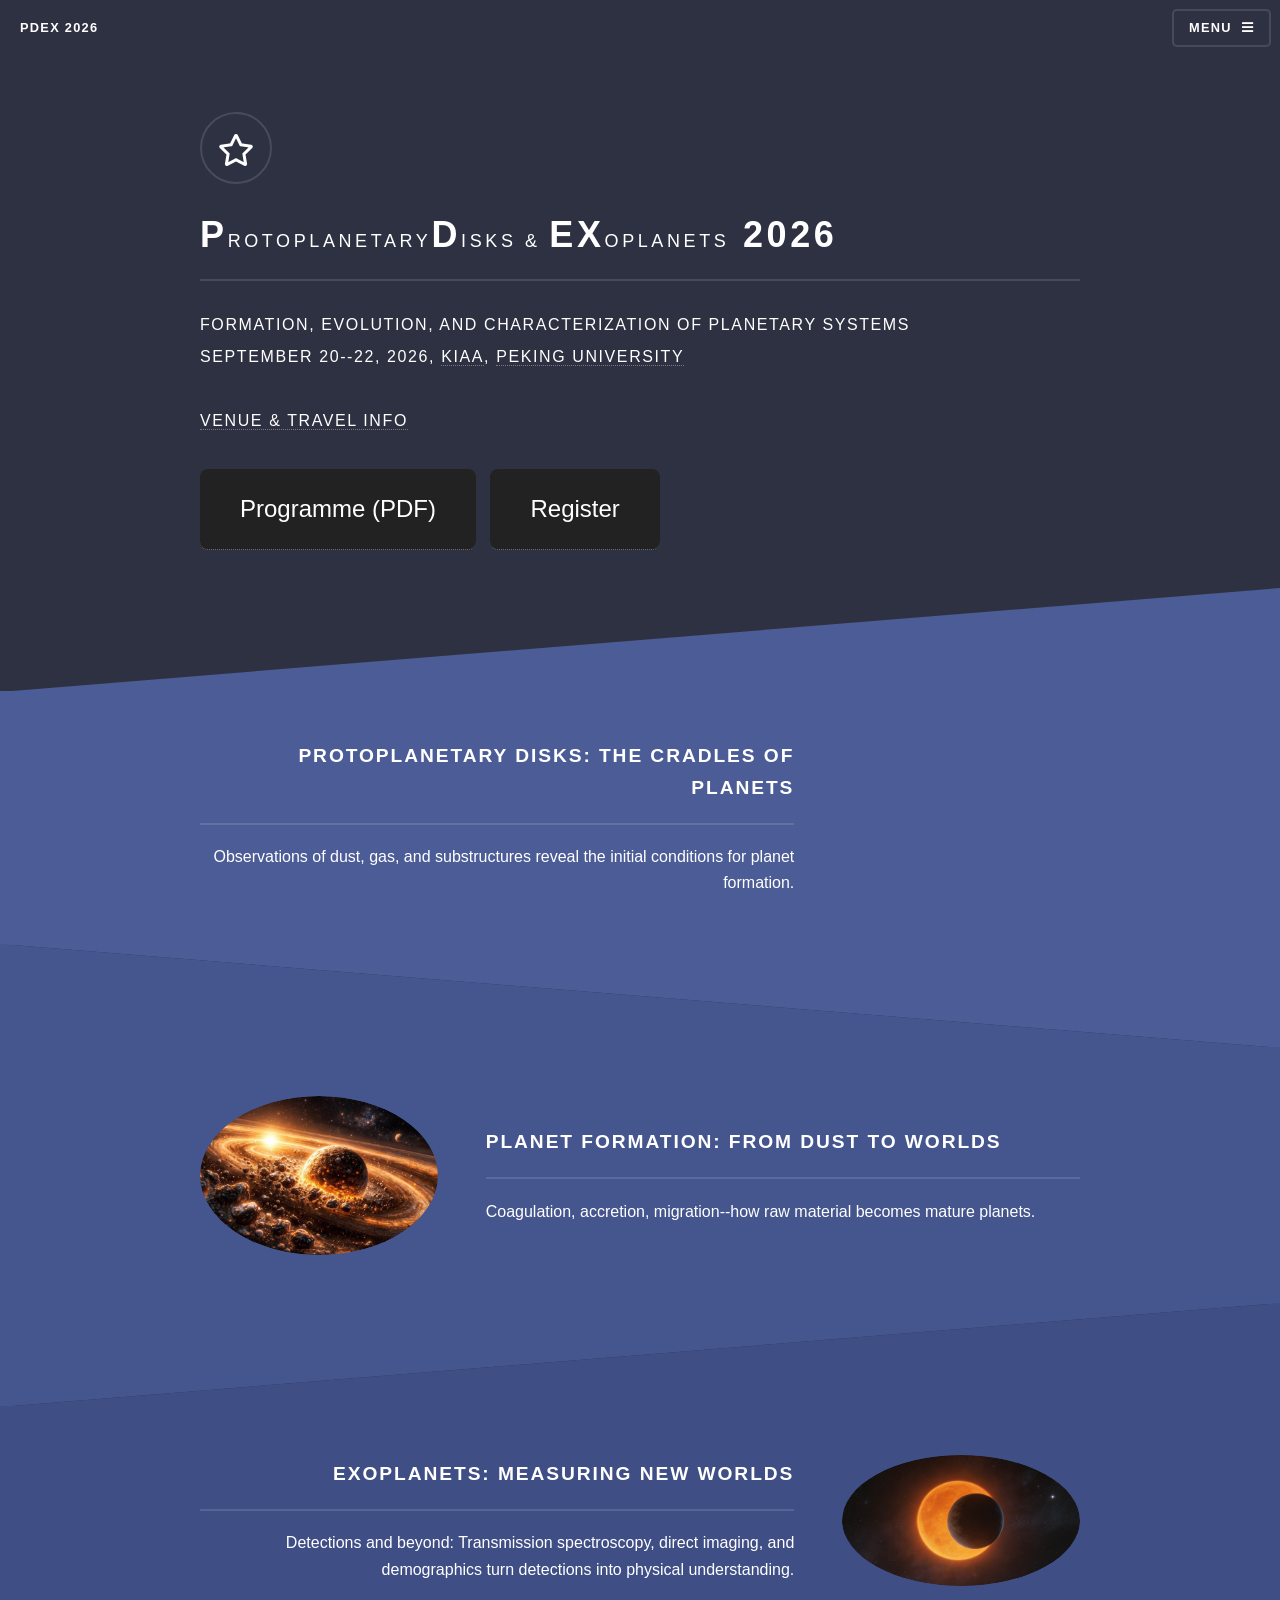
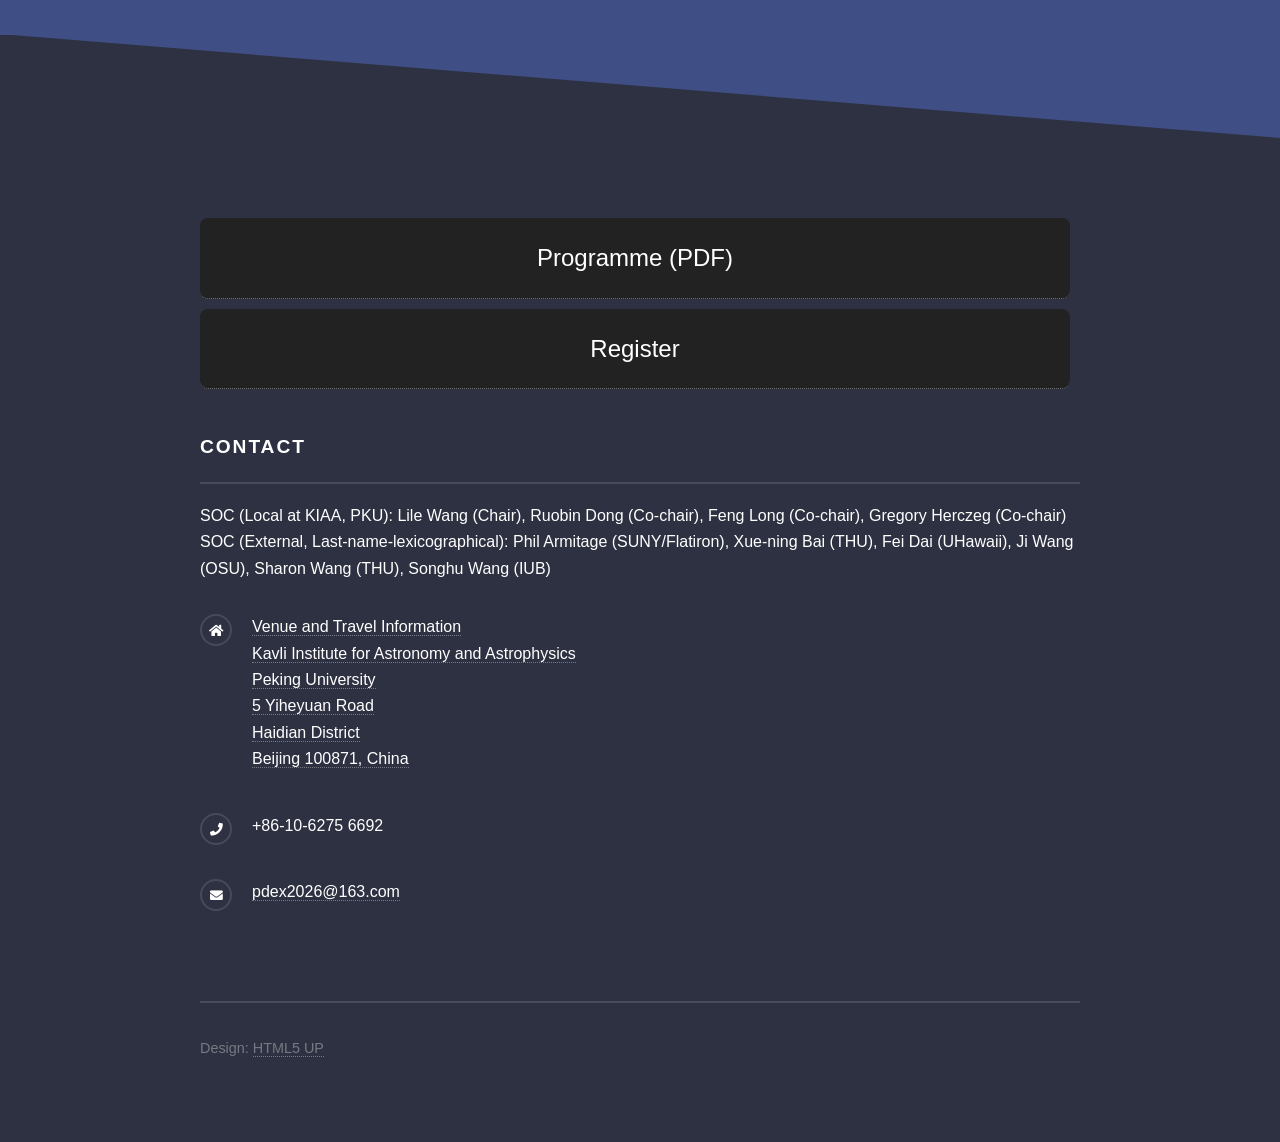
==== commit 1a52fe3f: "Add programme PDF with prominent banner and footer links" ====
--- a/index.html
+++ b/index.html
@@ -22,6 +22,7 @@
         border-radius: 8px;    /* Rounded corners */
         text-align: center;
         transition: background-color 0.3s;
+        margin: 0 10px 10px 0;
       }
       .large-btn:hover {
         background-color: #444444;
@@ -66,6 +67,7 @@
             <a href="https://english.pku.edu.cn"> Peking University</a>
           </p>
 		  <p> <a href="accommodation.html"> Venue & Travel Info </a> </p>
+          <a href="pdex2026_schedule.pdf" class="large-btn">Programme (PDF)</a>
           <a href="https://www.wjx.top/vm/evf9Jf3.aspx" class="large-btn">Register</a>          
 		</div>
 	  </section>
@@ -236,6 +238,7 @@
       <!-- Footer -->
 	  <section id="footer">
 		<div class="inner">
+          <a href="pdex2026_schedule.pdf" class="large-btn">Programme (PDF)</a>
           <a href="https://www.wjx.top/vm/evf9Jf3.aspx" class="large-btn">Register</a>
 
 	      <!-- <ul class="actions"> -->
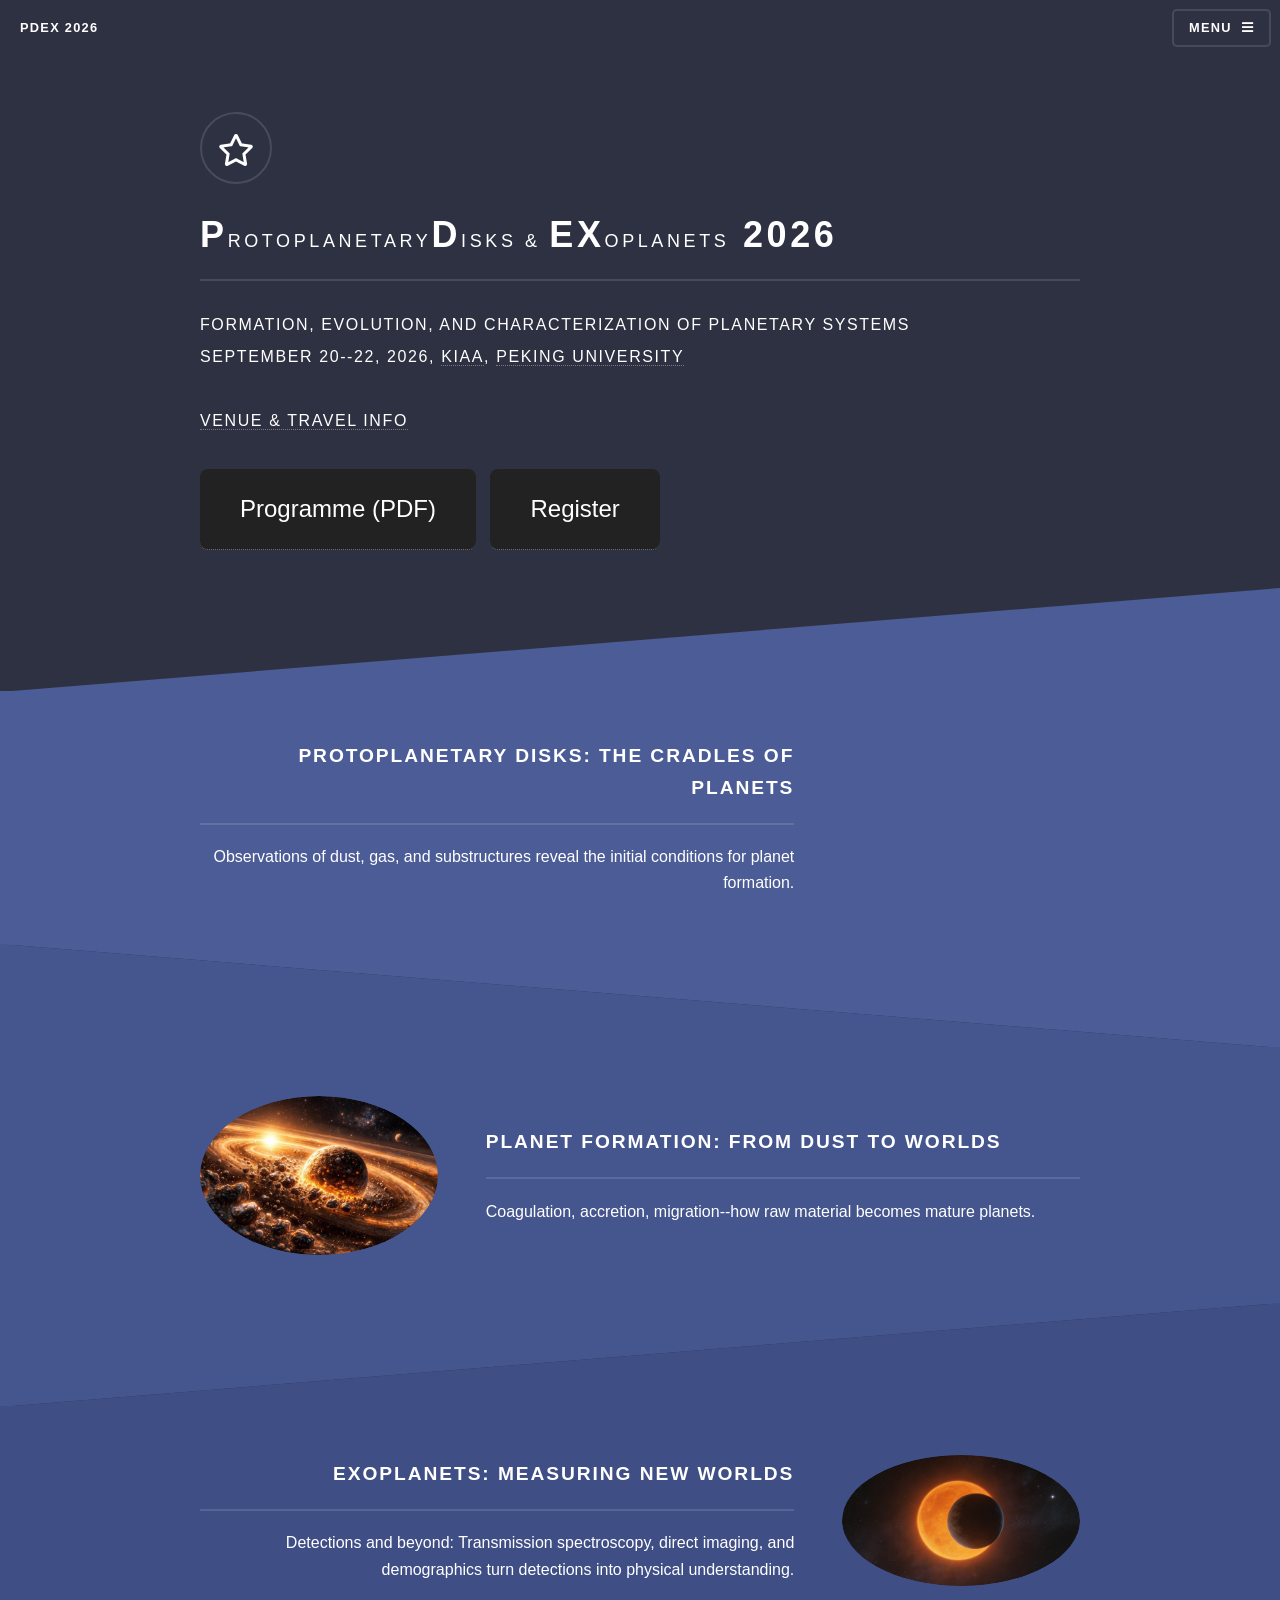
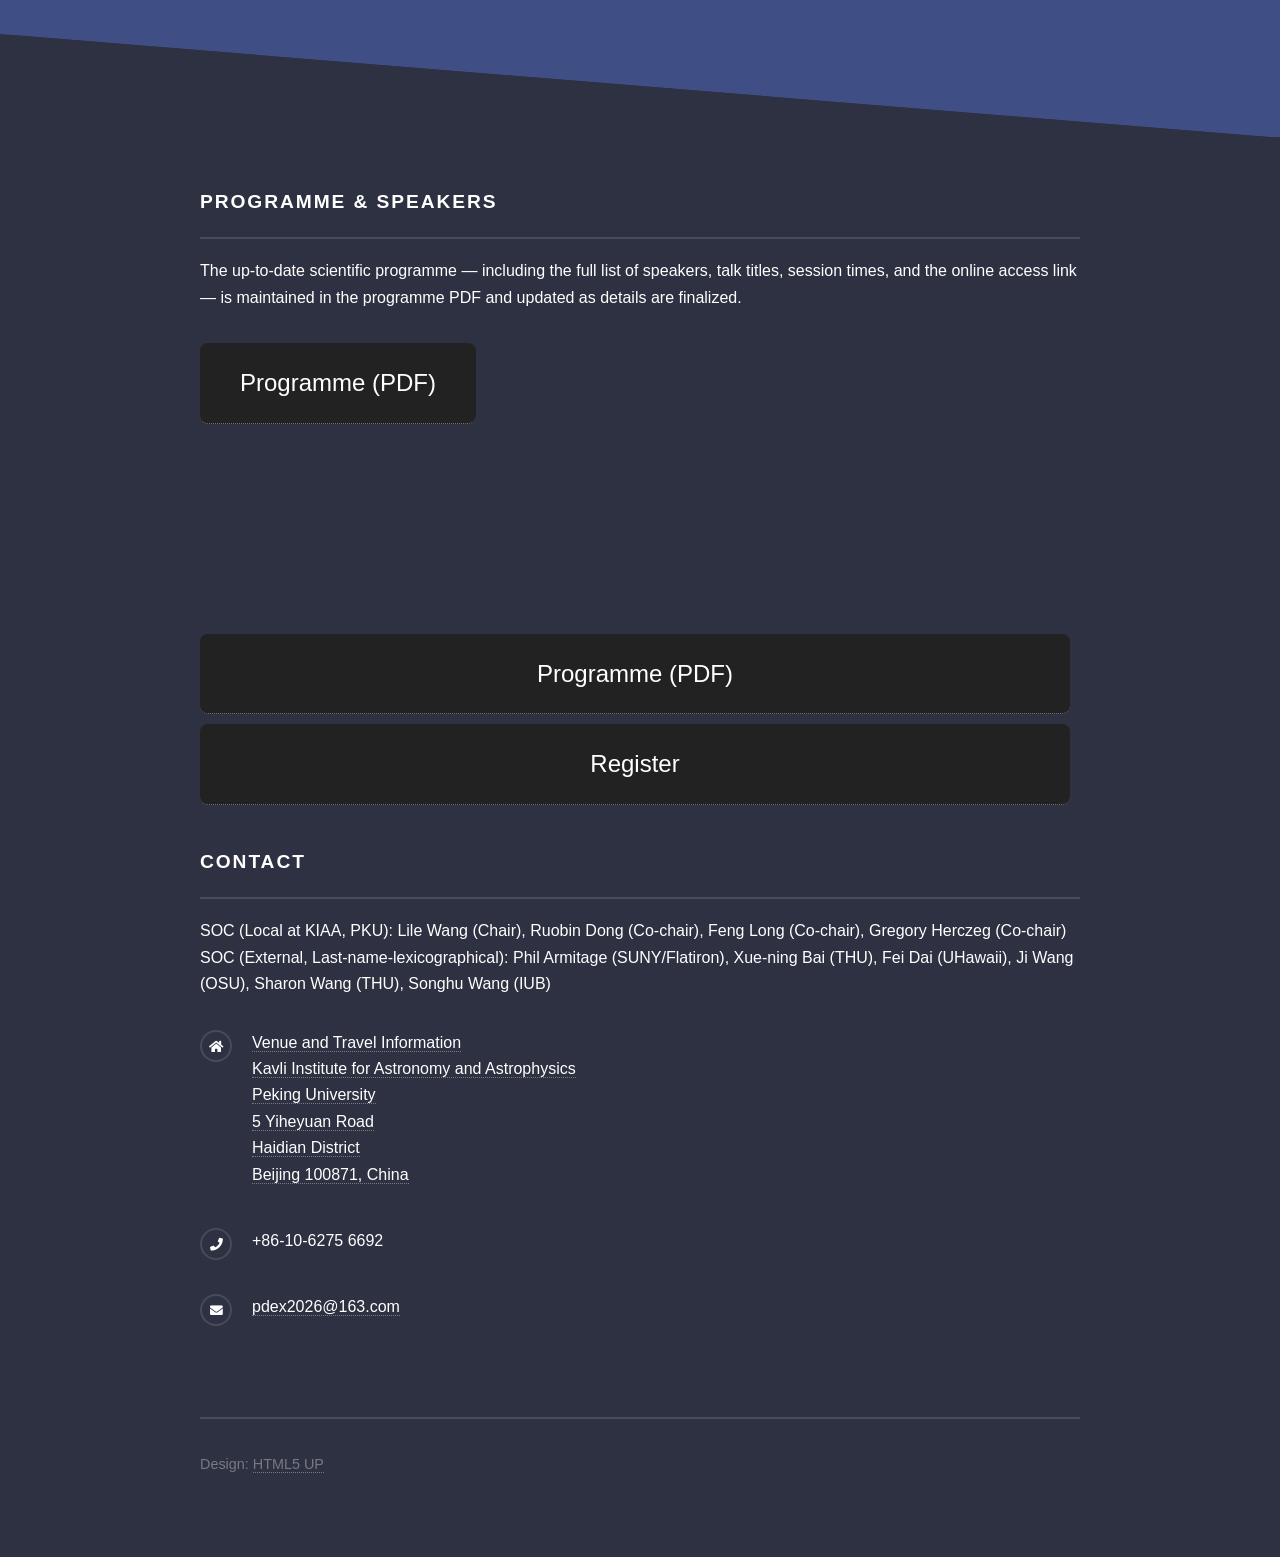
==== commit 6ab1d0e1: "Remove outdated invited-speaker list; point readers to programme PDF - Drop hidden auto-generated sp" ====
--- a/index.html
+++ b/index.html
@@ -1,310 +1,198 @@
-<!DOCTYPE HTML>
-<!--
-	Solid State by HTML5 UP
-	html5up.net | @ajlkn
-	Free for personal and commercial use under the CCA 3.0 license (html5up.net/license)
-  -->
-<html lang="en">
-  <head>
-	<title>PDEx2026</title>
-	<meta charset="utf-8" />
-	<meta name="viewport" content="width=device-width, initial-scale=1, user-scalable=no" />
-	<link rel="stylesheet" href="assets/css/main.css" />
-	<noscript><link rel="stylesheet" href="assets/css/noscript.css" /></noscript>
-    <style>
-      .large-btn {
-        display: inline-block; /* Essential for padding and width */
-        padding: 20px 40px;    /* Increases size */
-        font-size: 24px;       /* Increases text size */
-        background-color: #222222;
-        color: white;
-        text-decoration: none; /* Removes underline */
-        border-radius: 8px;    /* Rounded corners */
-        text-align: center;
-        transition: background-color 0.3s;
-        margin: 0 10px 10px 0;
-      }
-      .large-btn:hover {
-        background-color: #444444;
-      }
-    </style>
-  </head>
-
-  <body class="is-preload">
-
-	<!-- Page Wrapper -->
-	<div id="page-wrapper">
-
-	  <!-- Header -->
-	  <header id="header" class="alt">
-		<h1><a href="index.html">PDEx 2026</a></h1>
-		<nav>
-		  <a href="#menu">Menu</a>          
-		</nav>
-	  </header>
-
-	  <!-- Menu -->
-	  <nav id="menu">
-		<div class="inner">
-		  <h2>Menu</h2>
-		  <ul class="links">
-			<li><a href="index.html">Home</a></li>
-			<li><a href="accommodation.html">Venue & Travel</a></li>
-            <li><a href="https://www.wjx.top/vm/evf9Jf3.aspx">Register</a></li>            
-		  </ul>
-		  <a href="#" class="close">Close</a>
-		</div>
-	  </nav>
-
-	  <!-- Banner -->
-	  <section id="banner">
-		<div class="inner">
-		  <div class="logo"><span class="icon fa-star"></span></div>
-		  <h2>P<span style="font-size: 0.5em;">rotoplanetary</span>D<span style="font-size: 0.5em;">isks & </span> 
-            Ex<span style="font-size: 0.5em;">oplanets</span> 2026</h2>
-		  <p>Formation, Evolution, and Characterization of Planetary Systems <br>
-            September 20--22, 2026, <a href="https://kiaa.pku.edu.cn/">KIAA</a>,
-            <a href="https://english.pku.edu.cn"> Peking University</a>
-          </p>
-		  <p> <a href="accommodation.html"> Venue & Travel Info </a> </p>
-          <a href="pdex2026_schedule.pdf" class="large-btn">Programme (PDF)</a>
-          <a href="https://www.wjx.top/vm/evf9Jf3.aspx" class="large-btn">Register</a>          
-		</div>
-	  </section>
-
-	  <!-- Wrapper -->
-	  <section id="wrapper">
-
-		<!-- One -->
-		<section id="one" class="wrapper spotlight style1">
-		  <div class="inner">
-			<a href="#" class="image"><img src="images/topic_disk.png" alt="" /></a>
-			<div class="content">
-			  <h2 class="major">Protoplanetary Disks: The Cradles of Planets</h2>
-			  <p>Observations of dust, gas, and substructures reveal the initial conditions for planet formation.</p>
-			  <!-- <a href="#" class="special">Learn more</a> -->
-			</div>
-		  </div>
-		</section>
-
-		<!-- Two -->
-		<section id="two" class="wrapper alt spotlight style2">
-		  <div class="inner">
-			<a href="#" class="image"><img src="images/topic_formation.png" alt="" /></a>
-			<div class="content">
-			  <h2 class="major">Planet Formation: From Dust to Worlds</h2>
-			  <p>Coagulation, accretion, migration--how raw material becomes mature planets.</p>
-			  <!-- <a href="#" class="special">Learn more</a> -->
-			</div>
-		  </div>
-		</section>
-
-		<!-- Three -->
-		<section id="three" class="wrapper spotlight style3">
-		  <div class="inner">
-			<a href="#" class="image"><img src="images/topic_exoplanets.png" alt="" /></a>
-			<div class="content">
-			  <h2 class="major">Exoplanets: Measuring New Worlds</h2>
-			  <p>Detections and beyond: Transmission spectroscopy, direct imaging, and demographics turn detections into physical understanding.</p>
-			  <!-- <a href="#" class="special">Learn more</a> -->
-			</div>
-		  </div>
-		</section>
-
-		<!-- Four -->
-		<!-- SPEAKERS SECTION HIDDEN (temporarily removed pending schedule finalization; restore with: python3 build_speakers.py show)
-		<section id="four" class="wrapper alt style1">
-		  <div class="inner">
-			<h2 class="major">Invited Speakers (updating)</h2>
-			<p></p>
-			<section class="features">
-			  [BEGIN SPEAKERS (auto-generated from speakers.csv by build_speakers.py; edit speakers.csv and re-run)]
-			  <article>
-				<h3 class="major">Haoyu Liu</h3>
-				<p>National Sun Yat-Sen University <br> Title: Dust coagulation inside and outside of water snowline</p>
-			  </article>
-
-			  <article>
-				<h3 class="major">Hsien Shang</h3>
-				<p>ASIAA</p>
-			  </article>
-
-			  <article>
-				<h3 class="major">Satoshi Okuzumi</h3>
-				<p>Tokyo Institute of Science</p>
-			  </article>
-
-			  <article>
-				<h3 class="major">Kengo Tomida</h3>
-				<p>Tohoku University</p>
-			  </article>
-
-			  <article>
-				<h3 class="major">Chris Ormel</h3>
-				<p>Tsinghua University</p>
-			  </article>
-
-			  <article>
-				<h3 class="major">Songhu Wang</h3>
-				<p>Indiana University, Bloomington</p>
-			  </article>
-
-			  <article>
-				<h3 class="major">Ji Wang</h3>
-				<p>Ohio State University (online participation)</p>
-			  </article>
-
-			  <article>
-				<h3 class="major">Xiao Hu</h3>
-				<p>Harbin Institute of Technology</p>
-			  </article>
-
-			  <article>
-				<h3 class="major">Haifeng Yang</h3>
-				<p>Zhejiang University</p>
-			  </article>
-
-			  <article>
-				<h3 class="major">Akimasa Kataoka</h3>
-				<p>National Astronomical Observatory of Japan</p>
-			  </article>
-
-			  <article>
-				<h3 class="major">Daniel Price</h3>
-				<p>Monash University</p>
-			  </article>
-
-			  <article>
-				<h3 class="major">Daniel Harsono</h3>
-				<p>National Tsinghua University</p>
-			  </article>
-
-			  <article>
-				<h3 class="major">Fei Dai</h3>
-				<p>University of Hawaii (online participation)</p>
-			  </article>
-
-			  <article>
-				<h3 class="major">Xuening Bai</h3>
-				<p>Tsinghua University</p>
-			  </article>
-
-			  <article>
-				<h3 class="major">Xuesong Wang</h3>
-				<p>Tsinghua University</p>
-			  </article>
-
-			  <article>
-				<h3 class="major">Feng Long</h3>
-				<p>KIAA Peking University</p>
-			  </article>
-
-			  <article>
-				<h3 class="major">Ruobin Dong</h3>
-				<p>KIAA Peking University</p>
-			  </article>
-
-			  <article>
-				<h3 class="major">Yinhao Wu</h3>
-				<p>NAOJ</p>
-			  </article>
-
-			  <article>
-				<h3 class="major">Pinghui Huang</h3>
-				<p>PMO</p>
-			  </article>
-
-			  <article>
-				<h3 class="major">Manogna</h3>
-				<p>National Tsinghua University</p>
-			  </article>
-
-			  <article>
-				<h3 class="major">Mario Flock</h3>
-				<p>MPIA (online participation)</p>
-			  </article>
-
-			  <article>
-				<h3 class="major">Jinlin Li</h3>
-				<p>KIAA Peking University</p>
-			  </article>
-			  [END SPEAKERS]
-			</section>
-		  </div>
-		</section>
-		-->
-      </section>
-
-      <!-- Footer -->
-	  <section id="footer">
-		<div class="inner">
-          <a href="pdex2026_schedule.pdf" class="large-btn">Programme (PDF)</a>
-          <a href="https://www.wjx.top/vm/evf9Jf3.aspx" class="large-btn">Register</a>
-
-	      <!-- <ul class="actions"> -->
-			<!--   <li><a href="https://www.wjx.top/vm/evf9Jf3.aspx" class="button">Register</a></li> -->
-			<!-- </ul>                                -->
-          
-		  <h2 class="major">
-            <br> Contact</h2>
-		  <p>SOC (Local at KIAA, PKU): Lile Wang (Chair), Ruobin Dong (Co-chair),
-            Feng Long (Co-chair), Gregory Herczeg (Co-chair) <br>
-            SOC (External, Last-name-lexicographical): Phil Armitage (SUNY/Flatiron),
-            Xue-ning Bai (THU), Fei Dai (UHawaii), Ji Wang (OSU),
-            Sharon Wang (THU), Songhu Wang (IUB)  </p>
-		  
-		  <!-- <form method="post" action="#"> -->
-			<!-- 	<div class="fields"> -->
-			  <!-- 		<div class="field"> -->
-				<!-- 			<label for="name">Name</label> -->
-				<!-- 			<input type="text" name="name" id="name" /> -->
-				<!-- 		</div> -->
-			  <!-- 		<div class="field"> -->
-				<!-- 			<label for="inst">Institute</label> -->
-				<!-- 			<input type="text" name="inst" id="inst" /> -->
-				<!-- 		</div>                                     -->
-			  <!-- 		<div class="field"> -->
-				<!-- 			<label for="email">Email</label> -->
-				<!-- 			<input type="email" name="email" id="email" /> -->
-				<!-- 		</div> -->
-			  <!-- 		<div class="field"> -->
-				<!-- 			<label for="abs">Title and Abstract</label> -->
-				<!-- 			<textarea name="abs" id="abs" rows="4"></textarea> -->
-				<!-- 		</div> -->
-			  <!-- 	</div> -->
-			<!-- 	<ul class="actions"> -->
-			  <!-- 		<li><input type="submit" value="Submit Abstract" /></li> -->
-			  <!-- 	</ul> -->
-			<!-- </form> -->
-		  <ul class="contact">
-            <li class="icon solid fa-home">
-              <a href="accommodation.html">Venue and Travel Information <br>
-              Kavli Institute for Astronomy and Astrophysics <br>
-              Peking University <br>
-              5 Yiheyuan Road <br>
-              Haidian District <br>
-              Beijing 100871, China
-              </a>              
-			</li>
-			<li class="icon solid fa-phone">+86-10-6275 6692</li>
-			<li class="icon solid fa-envelope"><a href="mailto:pdex2026@163.com">pdex2026@163.com</a></li>
-			<!-- <li class="icon brands fa-twitter"><a href="#">twitter.com/untitled-tld</a></li> -->
-			<!-- <li class="icon brands fa-facebook-f"><a href="#">facebook.com/untitled-tld</a></li> -->
-			<!-- <li class="icon brands fa-instagram"><a href="#">instagram.com/untitled-tld</a></li> -->
-		  </ul>
-		  <ul class="copyright">
-			<li>Design: <a href="http://html5up.net">HTML5 UP</a></li>
-		  </ul>
-		</div>
-      </section>
-    </div>
-
-	<!-- Scripts -->
-	<script src="assets/js/jquery.min.js"></script>
-	<script src="assets/js/jquery.scrollex.min.js"></script>
-	<script src="assets/js/browser.min.js"></script>
-	<script src="assets/js/breakpoints.min.js"></script>
-	<script src="assets/js/util.js"></script>
-	<script src="assets/js/main.js"></script>
-  </body>
-</html>
+<!DOCTYPE HTML>
+<!--
+	Solid State by HTML5 UP
+	html5up.net | @ajlkn
+	Free for personal and commercial use under the CCA 3.0 license (html5up.net/license)
+  -->
+<html lang="en">
+  <head>
+	<title>PDEx2026</title>
+	<meta charset="utf-8" />
+	<meta name="viewport" content="width=device-width, initial-scale=1, user-scalable=no" />
+	<link rel="stylesheet" href="assets/css/main.css" />
+	<noscript><link rel="stylesheet" href="assets/css/noscript.css" /></noscript>
+    <style>
+      .large-btn {
+        display: inline-block; /* Essential for padding and width */
+        padding: 20px 40px;    /* Increases size */
+        font-size: 24px;       /* Increases text size */
+        background-color: #222222;
+        color: white;
+        text-decoration: none; /* Removes underline */
+        border-radius: 8px;    /* Rounded corners */
+        text-align: center;
+        transition: background-color 0.3s;
+        margin: 0 10px 10px 0;
+      }
+      .large-btn:hover {
+        background-color: #444444;
+      }
+    </style>
+  </head>
+
+  <body class="is-preload">
+
+	<!-- Page Wrapper -->
+	<div id="page-wrapper">
+
+	  <!-- Header -->
+	  <header id="header" class="alt">
+		<h1><a href="index.html">PDEx 2026</a></h1>
+		<nav>
+		  <a href="#menu">Menu</a>          
+		</nav>
+	  </header>
+
+	  <!-- Menu -->
+	  <nav id="menu">
+		<div class="inner">
+		  <h2>Menu</h2>
+		  <ul class="links">
+			<li><a href="index.html">Home</a></li>
+			<li><a href="accommodation.html">Venue & Travel</a></li>
+            <li><a href="https://www.wjx.top/vm/evf9Jf3.aspx">Register</a></li>            
+		  </ul>
+		  <a href="#" class="close">Close</a>
+		</div>
+	  </nav>
+
+	  <!-- Banner -->
+	  <section id="banner">
+		<div class="inner">
+		  <div class="logo"><span class="icon fa-star"></span></div>
+		  <h2>P<span style="font-size: 0.5em;">rotoplanetary</span>D<span style="font-size: 0.5em;">isks & </span> 
+            Ex<span style="font-size: 0.5em;">oplanets</span> 2026</h2>
+		  <p>Formation, Evolution, and Characterization of Planetary Systems <br>
+            September 20--22, 2026, <a href="https://kiaa.pku.edu.cn/">KIAA</a>,
+            <a href="https://english.pku.edu.cn"> Peking University</a>
+          </p>
+		  <p> <a href="accommodation.html"> Venue & Travel Info </a> </p>
+          <a href="pdex2026_schedule.pdf" class="large-btn">Programme (PDF)</a>
+          <a href="https://www.wjx.top/vm/evf9Jf3.aspx" class="large-btn">Register</a>          
+		</div>
+	  </section>
+
+	  <!-- Wrapper -->
+	  <section id="wrapper">
+
+		<!-- One -->
+		<section id="one" class="wrapper spotlight style1">
+		  <div class="inner">
+			<a href="#" class="image"><img src="images/topic_disk.png" alt="" /></a>
+			<div class="content">
+			  <h2 class="major">Protoplanetary Disks: The Cradles of Planets</h2>
+			  <p>Observations of dust, gas, and substructures reveal the initial conditions for planet formation.</p>
+			  <!-- <a href="#" class="special">Learn more</a> -->
+			</div>
+		  </div>
+		</section>
+
+		<!-- Two -->
+		<section id="two" class="wrapper alt spotlight style2">
+		  <div class="inner">
+			<a href="#" class="image"><img src="images/topic_formation.png" alt="" /></a>
+			<div class="content">
+			  <h2 class="major">Planet Formation: From Dust to Worlds</h2>
+			  <p>Coagulation, accretion, migration--how raw material becomes mature planets.</p>
+			  <!-- <a href="#" class="special">Learn more</a> -->
+			</div>
+		  </div>
+		</section>
+
+		<!-- Three -->
+		<section id="three" class="wrapper spotlight style3">
+		  <div class="inner">
+			<a href="#" class="image"><img src="images/topic_exoplanets.png" alt="" /></a>
+			<div class="content">
+			  <h2 class="major">Exoplanets: Measuring New Worlds</h2>
+			  <p>Detections and beyond: Transmission spectroscopy, direct imaging, and demographics turn detections into physical understanding.</p>
+			  <!-- <a href="#" class="special">Learn more</a> -->
+			</div>
+		  </div>
+		</section>
+
+		<!-- Four -->
+		<section id="four" class="wrapper alt style1">
+		  <div class="inner">
+			<h2 class="major">Programme &amp; Speakers</h2>
+			<p>The up-to-date scientific programme &mdash; including the full list of
+			   speakers, talk titles, session times, and the online access link &mdash;
+			   is maintained in the programme PDF and updated as details are finalized.</p>
+			<a href="pdex2026_schedule.pdf" class="large-btn">Programme (PDF)</a>
+		  </div>
+		</section>
+      </section>
+
+      <!-- Footer -->
+	  <section id="footer">
+		<div class="inner">
+          <a href="pdex2026_schedule.pdf" class="large-btn">Programme (PDF)</a>
+          <a href="https://www.wjx.top/vm/evf9Jf3.aspx" class="large-btn">Register</a>
+
+	      <!-- <ul class="actions"> -->
+			<!--   <li><a href="https://www.wjx.top/vm/evf9Jf3.aspx" class="button">Register</a></li> -->
+			<!-- </ul>                                -->
+          
+		  <h2 class="major">
+            <br> Contact</h2>
+		  <p>SOC (Local at KIAA, PKU): Lile Wang (Chair), Ruobin Dong (Co-chair),
+            Feng Long (Co-chair), Gregory Herczeg (Co-chair) <br>
+            SOC (External, Last-name-lexicographical): Phil Armitage (SUNY/Flatiron),
+            Xue-ning Bai (THU), Fei Dai (UHawaii), Ji Wang (OSU),
+            Sharon Wang (THU), Songhu Wang (IUB)  </p>
+		  
+		  <!-- <form method="post" action="#"> -->
+			<!-- 	<div class="fields"> -->
+			  <!-- 		<div class="field"> -->
+				<!-- 			<label for="name">Name</label> -->
+				<!-- 			<input type="text" name="name" id="name" /> -->
+				<!-- 		</div> -->
+			  <!-- 		<div class="field"> -->
+				<!-- 			<label for="inst">Institute</label> -->
+				<!-- 			<input type="text" name="inst" id="inst" /> -->
+				<!-- 		</div>                                     -->
+			  <!-- 		<div class="field"> -->
+				<!-- 			<label for="email">Email</label> -->
+				<!-- 			<input type="email" name="email" id="email" /> -->
+				<!-- 		</div> -->
+			  <!-- 		<div class="field"> -->
+				<!-- 			<label for="abs">Title and Abstract</label> -->
+				<!-- 			<textarea name="abs" id="abs" rows="4"></textarea> -->
+				<!-- 		</div> -->
+			  <!-- 	</div> -->
+			<!-- 	<ul class="actions"> -->
+			  <!-- 		<li><input type="submit" value="Submit Abstract" /></li> -->
+			  <!-- 	</ul> -->
+			<!-- </form> -->
+		  <ul class="contact">
+            <li class="icon solid fa-home">
+              <a href="accommodation.html">Venue and Travel Information <br>
+              Kavli Institute for Astronomy and Astrophysics <br>
+              Peking University <br>
+              5 Yiheyuan Road <br>
+              Haidian District <br>
+              Beijing 100871, China
+              </a>              
+			</li>
+			<li class="icon solid fa-phone">+86-10-6275 6692</li>
+			<li class="icon solid fa-envelope"><a href="mailto:pdex2026@163.com">pdex2026@163.com</a></li>
+			<!-- <li class="icon brands fa-twitter"><a href="#">twitter.com/untitled-tld</a></li> -->
+			<!-- <li class="icon brands fa-facebook-f"><a href="#">facebook.com/untitled-tld</a></li> -->
+			<!-- <li class="icon brands fa-instagram"><a href="#">instagram.com/untitled-tld</a></li> -->
+		  </ul>
+		  <ul class="copyright">
+			<li>Design: <a href="http://html5up.net">HTML5 UP</a></li>
+		  </ul>
+		</div>
+      </section>
+    </div>
+
+	<!-- Scripts -->
+	<script src="assets/js/jquery.min.js"></script>
+	<script src="assets/js/jquery.scrollex.min.js"></script>
+	<script src="assets/js/browser.min.js"></script>
+	<script src="assets/js/breakpoints.min.js"></script>
+	<script src="assets/js/util.js"></script>
+	<script src="assets/js/main.js"></script>
+  </body>
+</html>
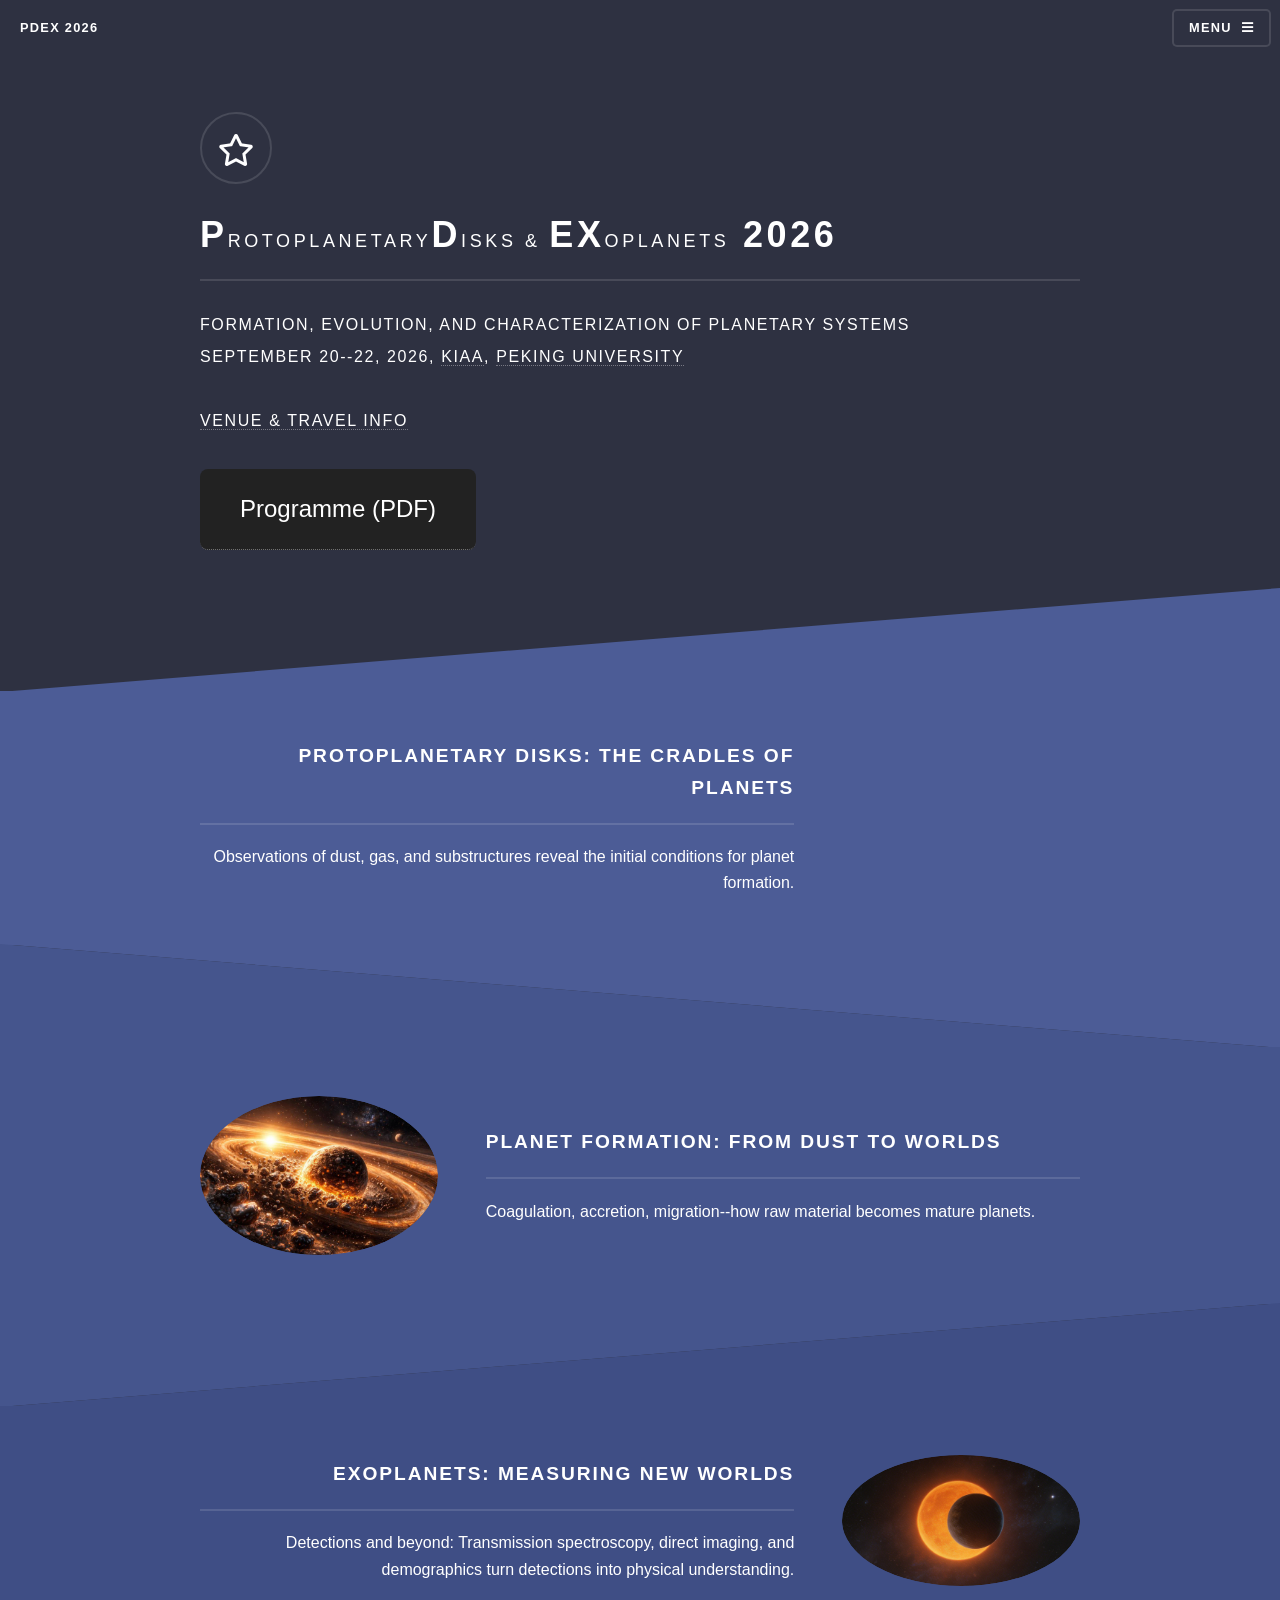
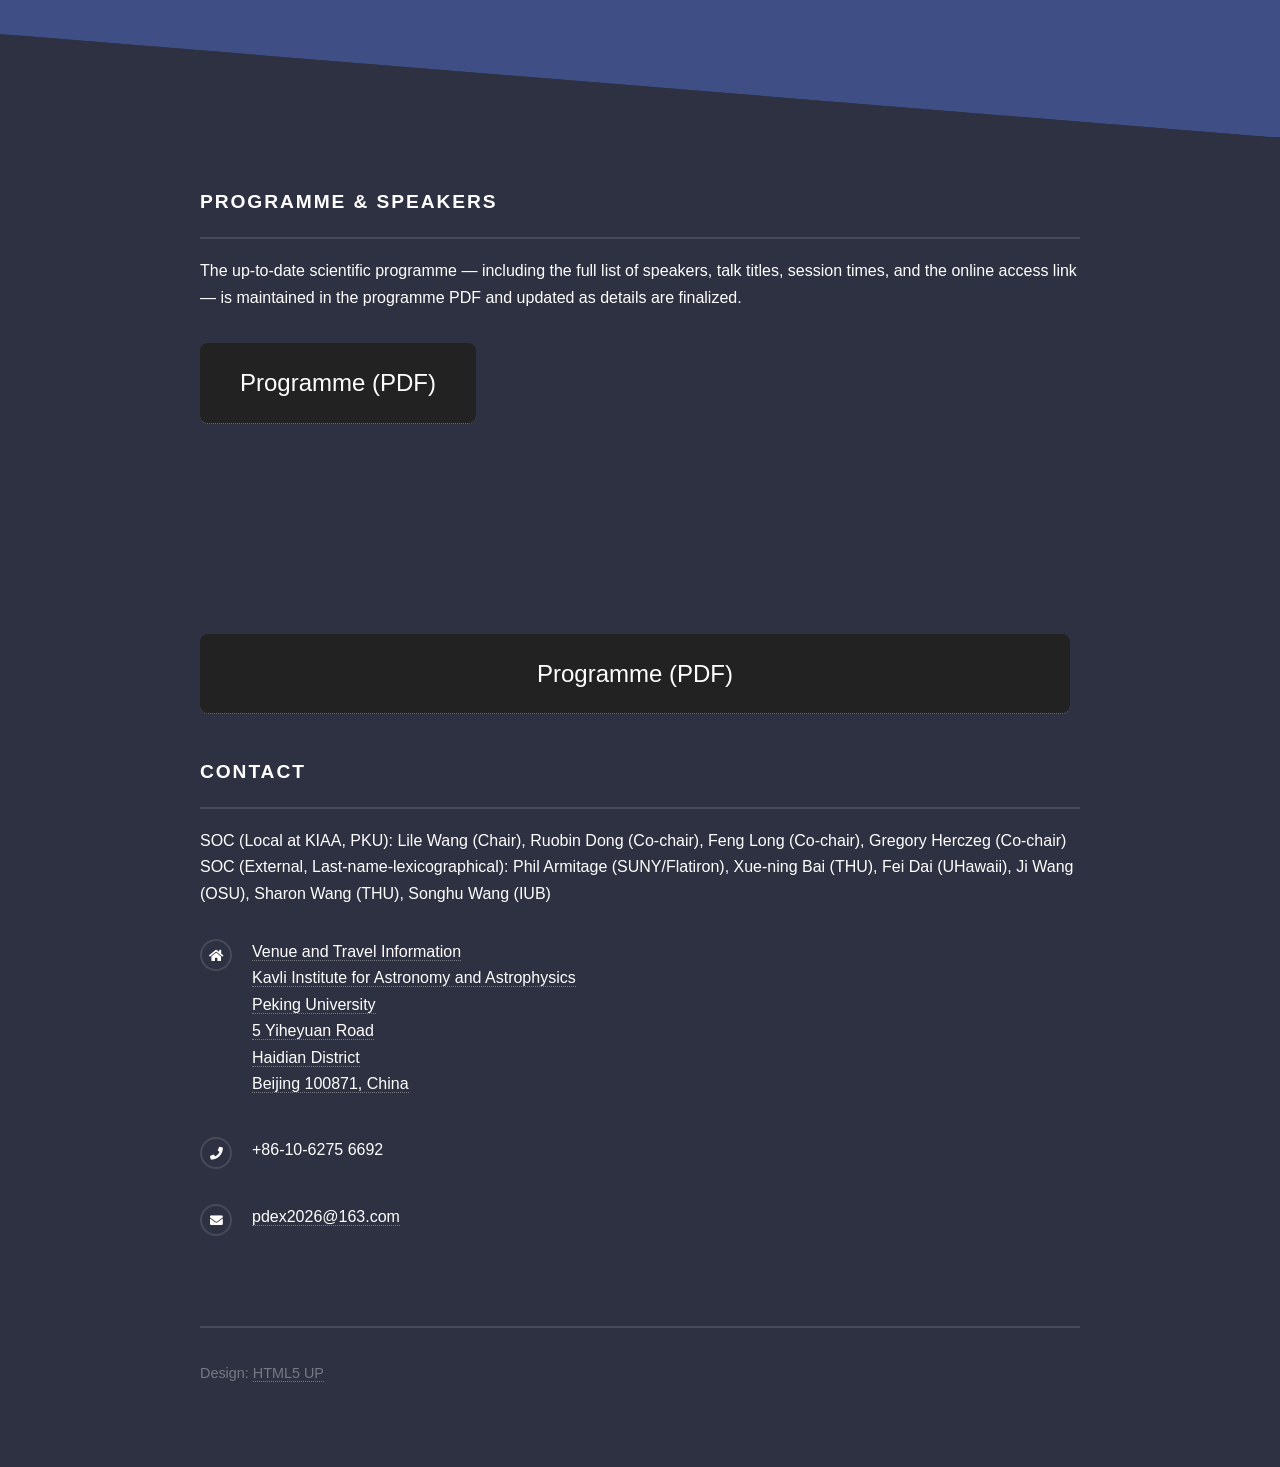
==== commit cbc76aae: "Remove Register buttons (registration closed 2026-09-14)" ====
--- a/index.html
+++ b/index.html
@@ -50,7 +50,6 @@
 		  <ul class="links">
 			<li><a href="index.html">Home</a></li>
 			<li><a href="accommodation.html">Venue & Travel</a></li>
-            <li><a href="https://www.wjx.top/vm/evf9Jf3.aspx">Register</a></li>            
 		  </ul>
 		  <a href="#" class="close">Close</a>
 		</div>
@@ -68,7 +67,6 @@
           </p>
 		  <p> <a href="accommodation.html"> Venue & Travel Info </a> </p>
           <a href="pdex2026_schedule.pdf" class="large-btn">Programme (PDF)</a>
-          <a href="https://www.wjx.top/vm/evf9Jf3.aspx" class="large-btn">Register</a>          
 		</div>
 	  </section>
 
@@ -127,7 +125,6 @@
 	  <section id="footer">
 		<div class="inner">
           <a href="pdex2026_schedule.pdf" class="large-btn">Programme (PDF)</a>
-          <a href="https://www.wjx.top/vm/evf9Jf3.aspx" class="large-btn">Register</a>
 
 	      <!-- <ul class="actions"> -->
 			<!--   <li><a href="https://www.wjx.top/vm/evf9Jf3.aspx" class="button">Register</a></li> -->
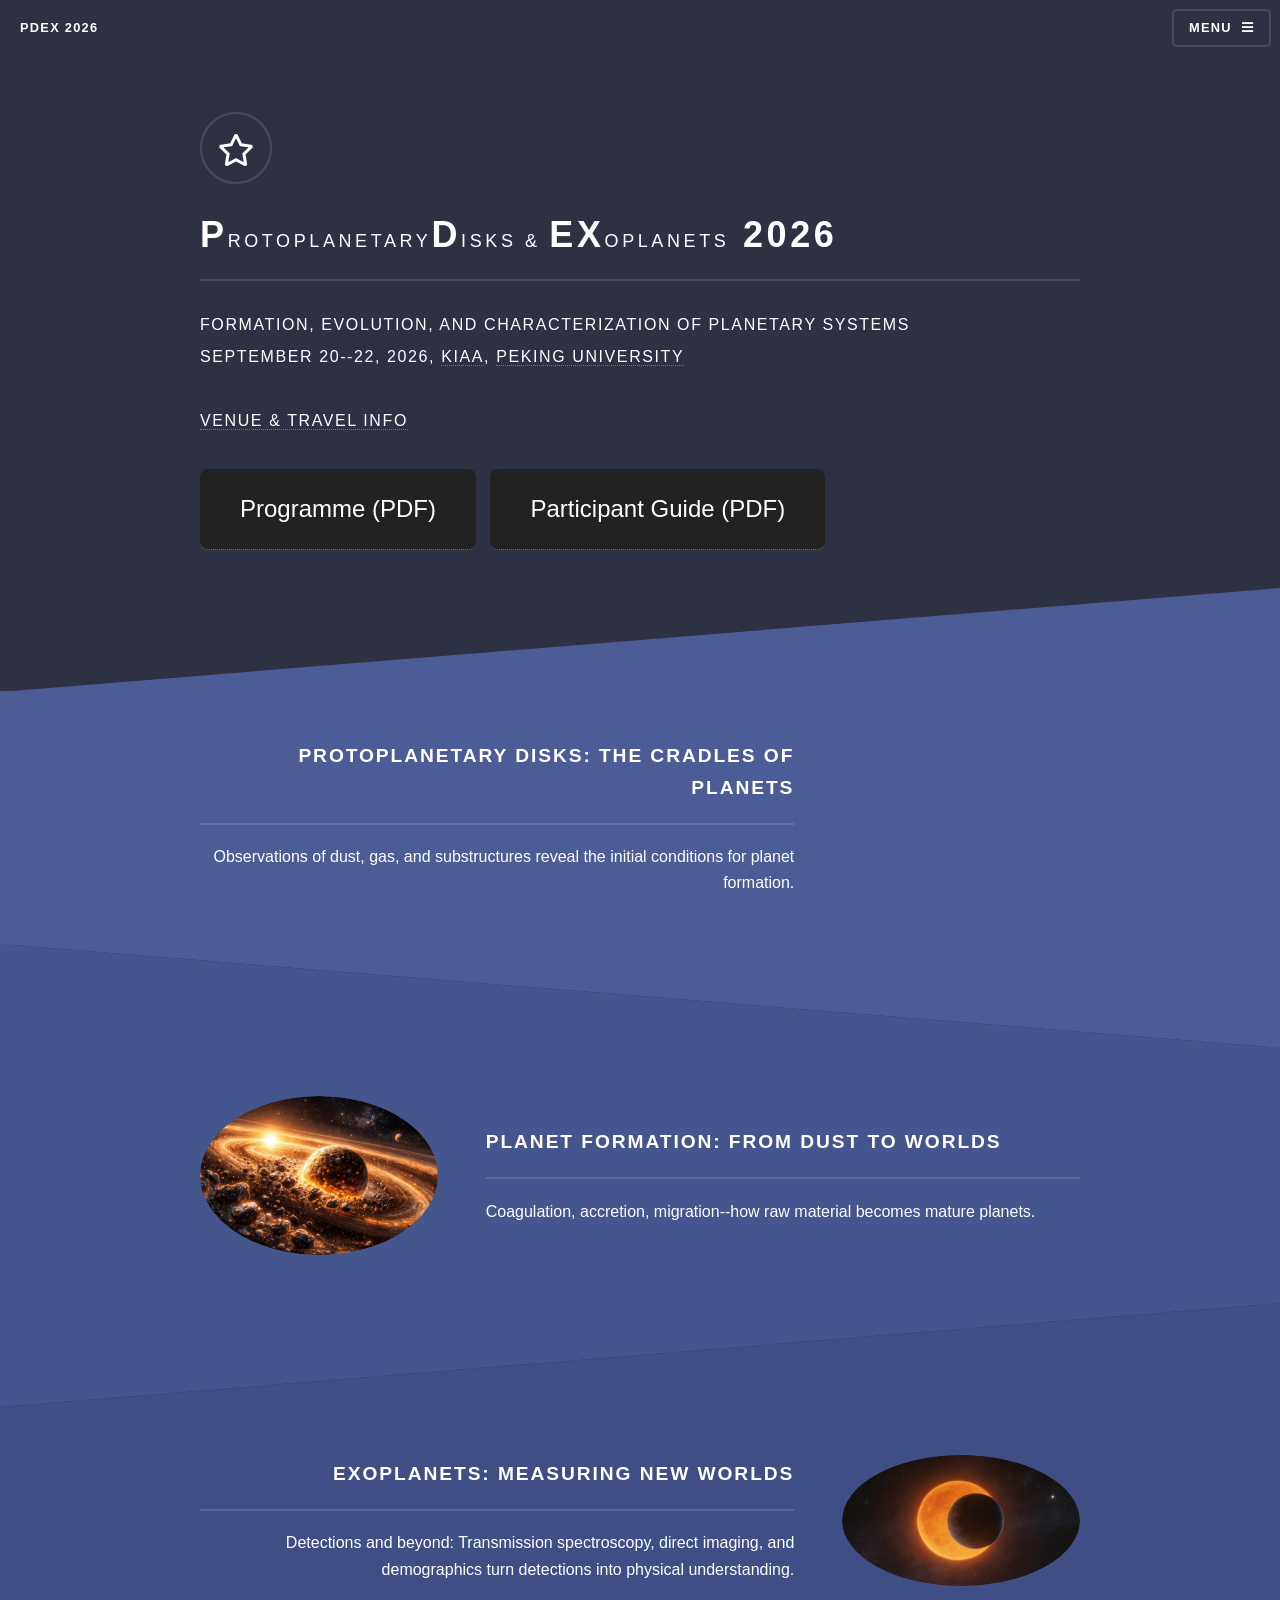
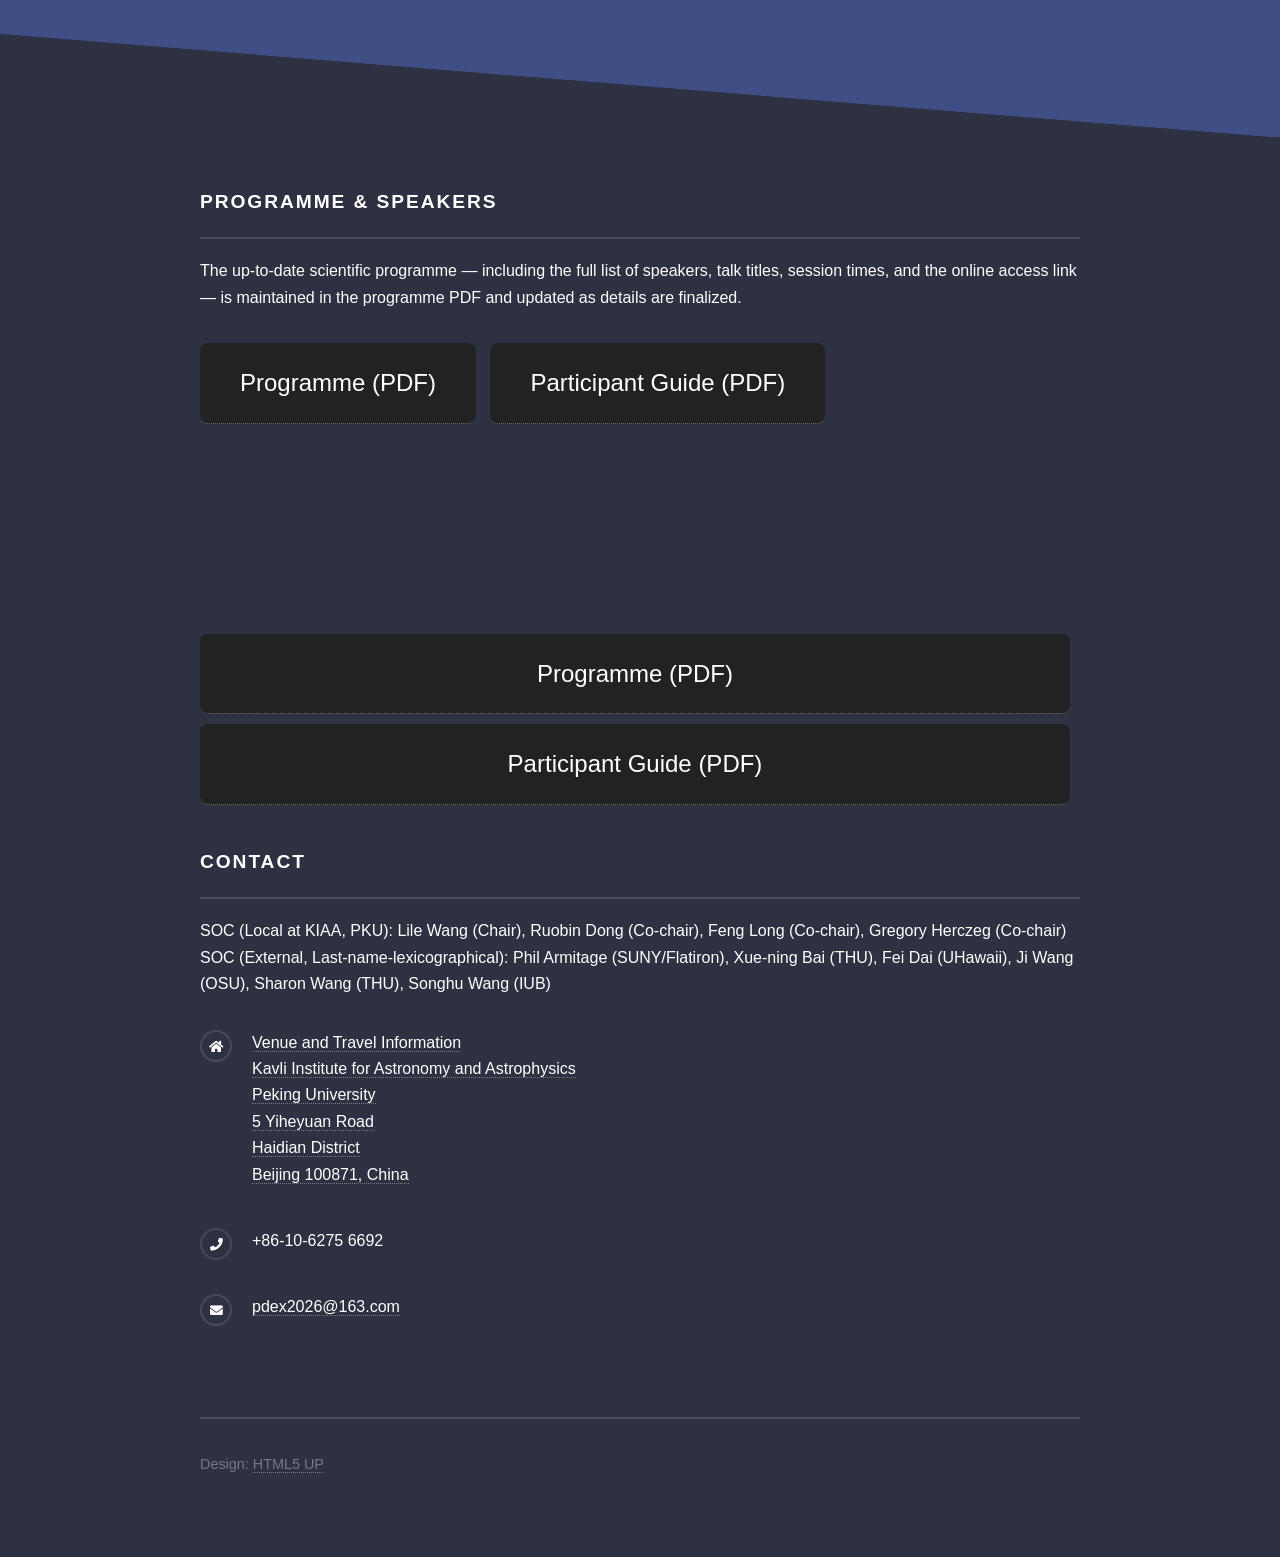
==== commit e9ddcfb6: "Add participant guide PDF and buttons (banner, programme section, footer)" ====
--- a/index.html
+++ b/index.html
@@ -67,6 +67,7 @@
           </p>
 		  <p> <a href="accommodation.html"> Venue & Travel Info </a> </p>
           <a href="pdex2026_schedule.pdf" class="large-btn">Programme (PDF)</a>
+          <a href="pdex2026_participant_guide.pdf" class="large-btn">Participant Guide (PDF)</a>
 		</div>
 	  </section>
 
@@ -117,6 +118,7 @@
 			   speakers, talk titles, session times, and the online access link &mdash;
 			   is maintained in the programme PDF and updated as details are finalized.</p>
 			<a href="pdex2026_schedule.pdf" class="large-btn">Programme (PDF)</a>
+			<a href="pdex2026_participant_guide.pdf" class="large-btn">Participant Guide (PDF)</a>
 		  </div>
 		</section>
       </section>
@@ -125,10 +127,8 @@
 	  <section id="footer">
 		<div class="inner">
           <a href="pdex2026_schedule.pdf" class="large-btn">Programme (PDF)</a>
+          <a href="pdex2026_participant_guide.pdf" class="large-btn">Participant Guide (PDF)</a>
 
-	      <!-- <ul class="actions"> -->
-			<!--   <li><a href="https://www.wjx.top/vm/evf9Jf3.aspx" class="button">Register</a></li> -->
-			<!-- </ul>                                -->
           
 		  <h2 class="major">
             <br> Contact</h2>
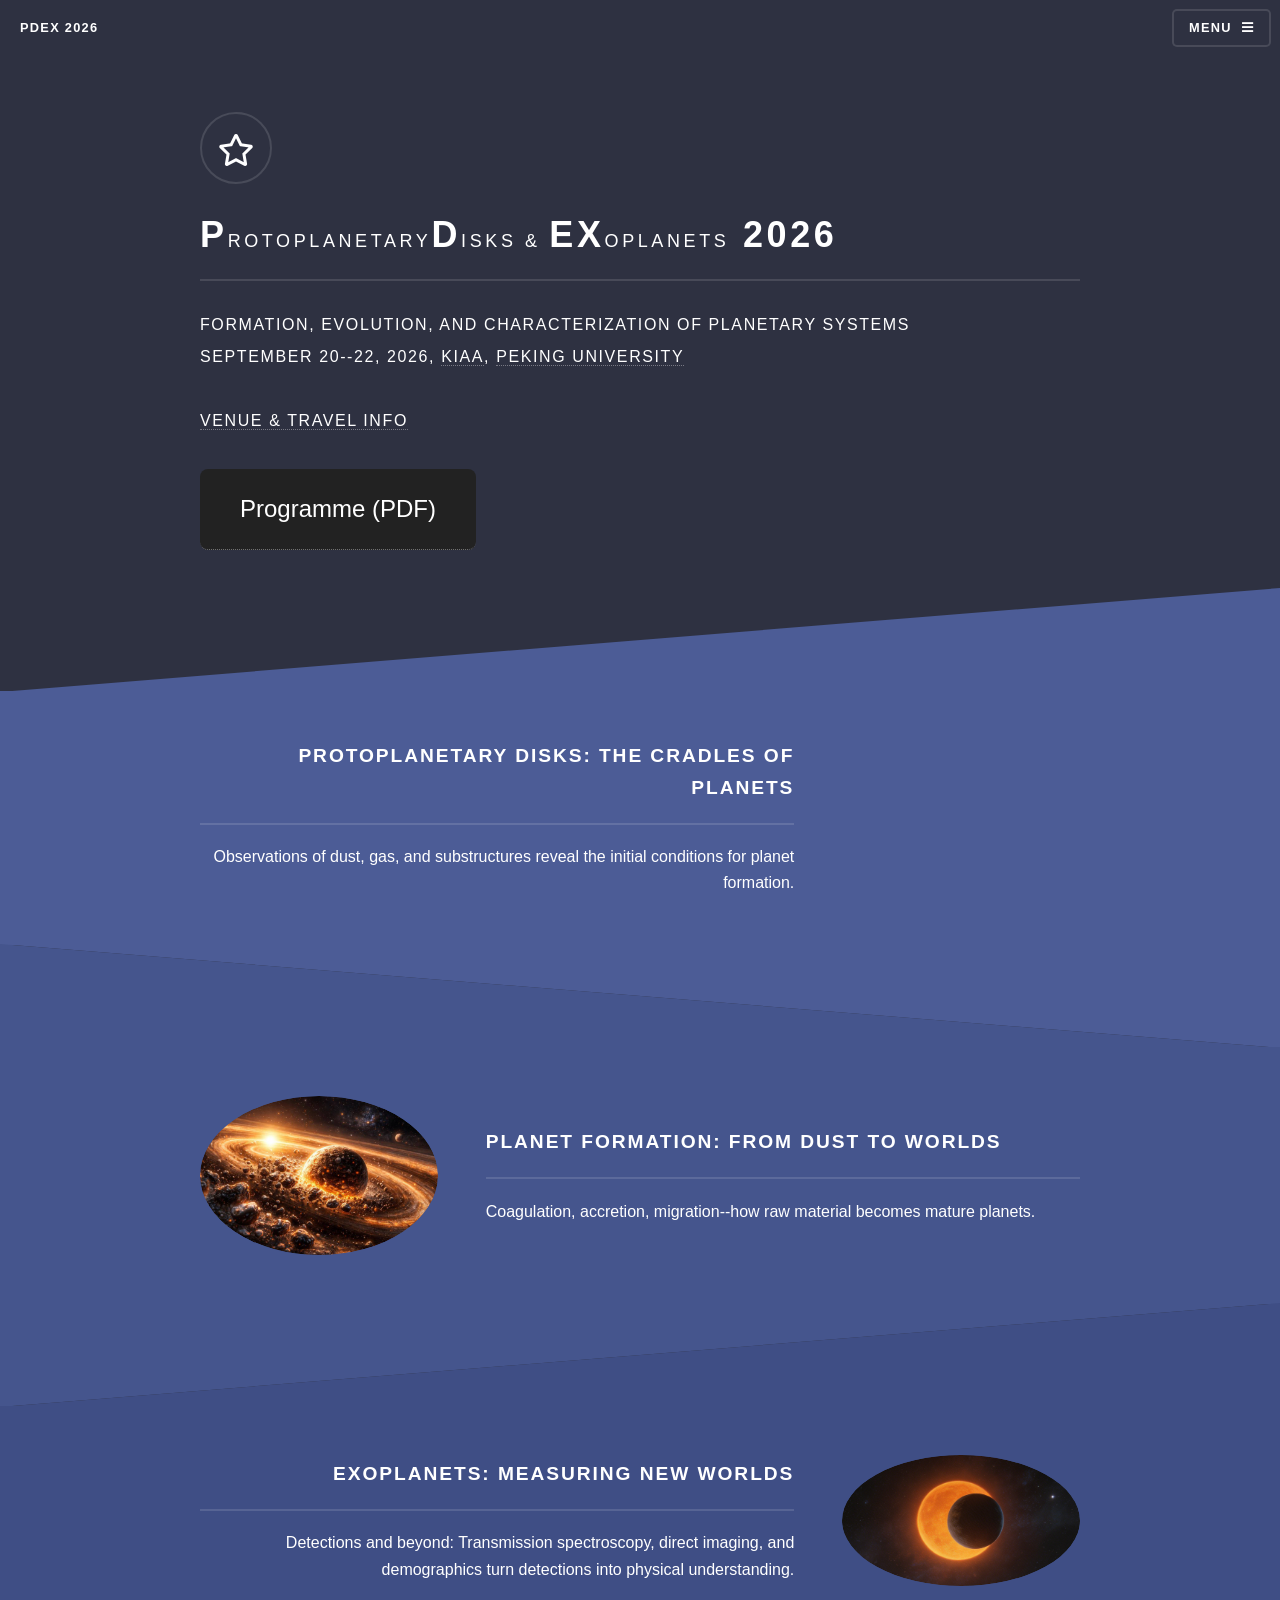
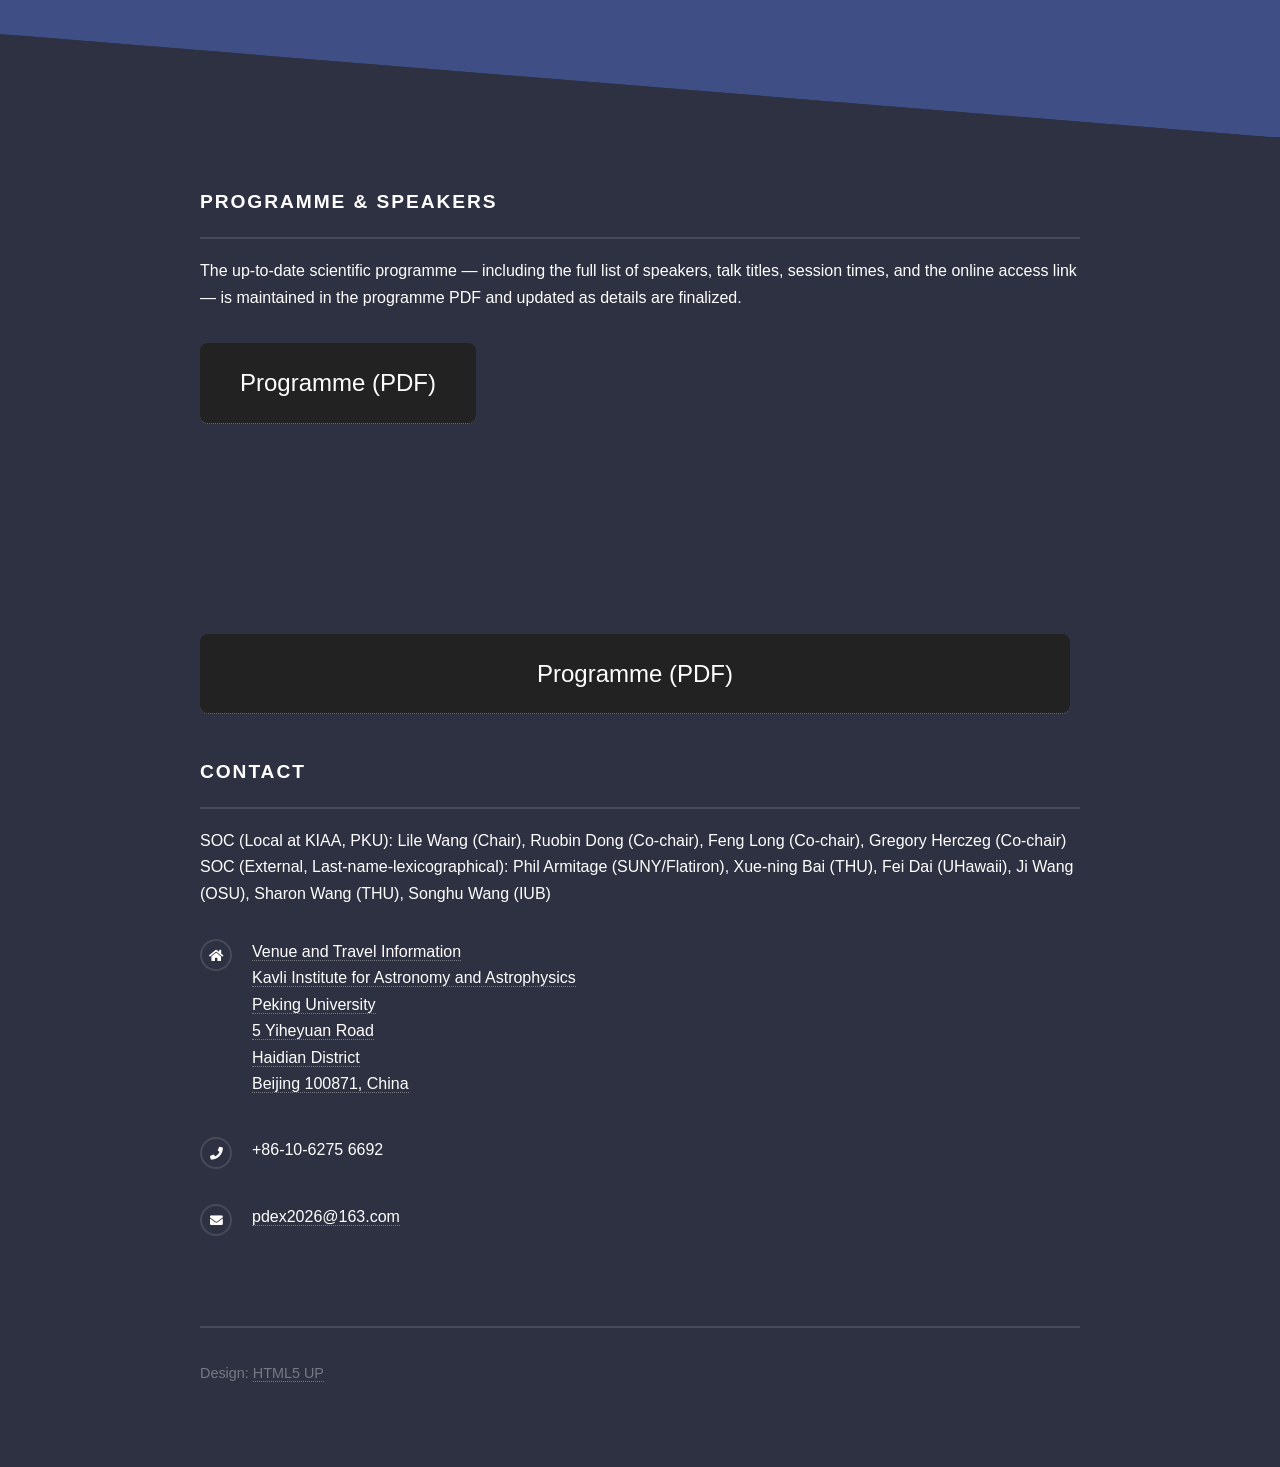
==== commit 10514139: "Temporarily remove participant guide PDF and buttons" ====
--- a/index.html
+++ b/index.html
@@ -67,7 +67,6 @@
           </p>
 		  <p> <a href="accommodation.html"> Venue & Travel Info </a> </p>
           <a href="pdex2026_schedule.pdf" class="large-btn">Programme (PDF)</a>
-          <a href="pdex2026_participant_guide.pdf" class="large-btn">Participant Guide (PDF)</a>
 		</div>
 	  </section>
 
@@ -118,7 +117,6 @@
 			   speakers, talk titles, session times, and the online access link &mdash;
 			   is maintained in the programme PDF and updated as details are finalized.</p>
 			<a href="pdex2026_schedule.pdf" class="large-btn">Programme (PDF)</a>
-			<a href="pdex2026_participant_guide.pdf" class="large-btn">Participant Guide (PDF)</a>
 		  </div>
 		</section>
       </section>
@@ -127,7 +125,6 @@
 	  <section id="footer">
 		<div class="inner">
           <a href="pdex2026_schedule.pdf" class="large-btn">Programme (PDF)</a>
-          <a href="pdex2026_participant_guide.pdf" class="large-btn">Participant Guide (PDF)</a>
 
           
 		  <h2 class="major">
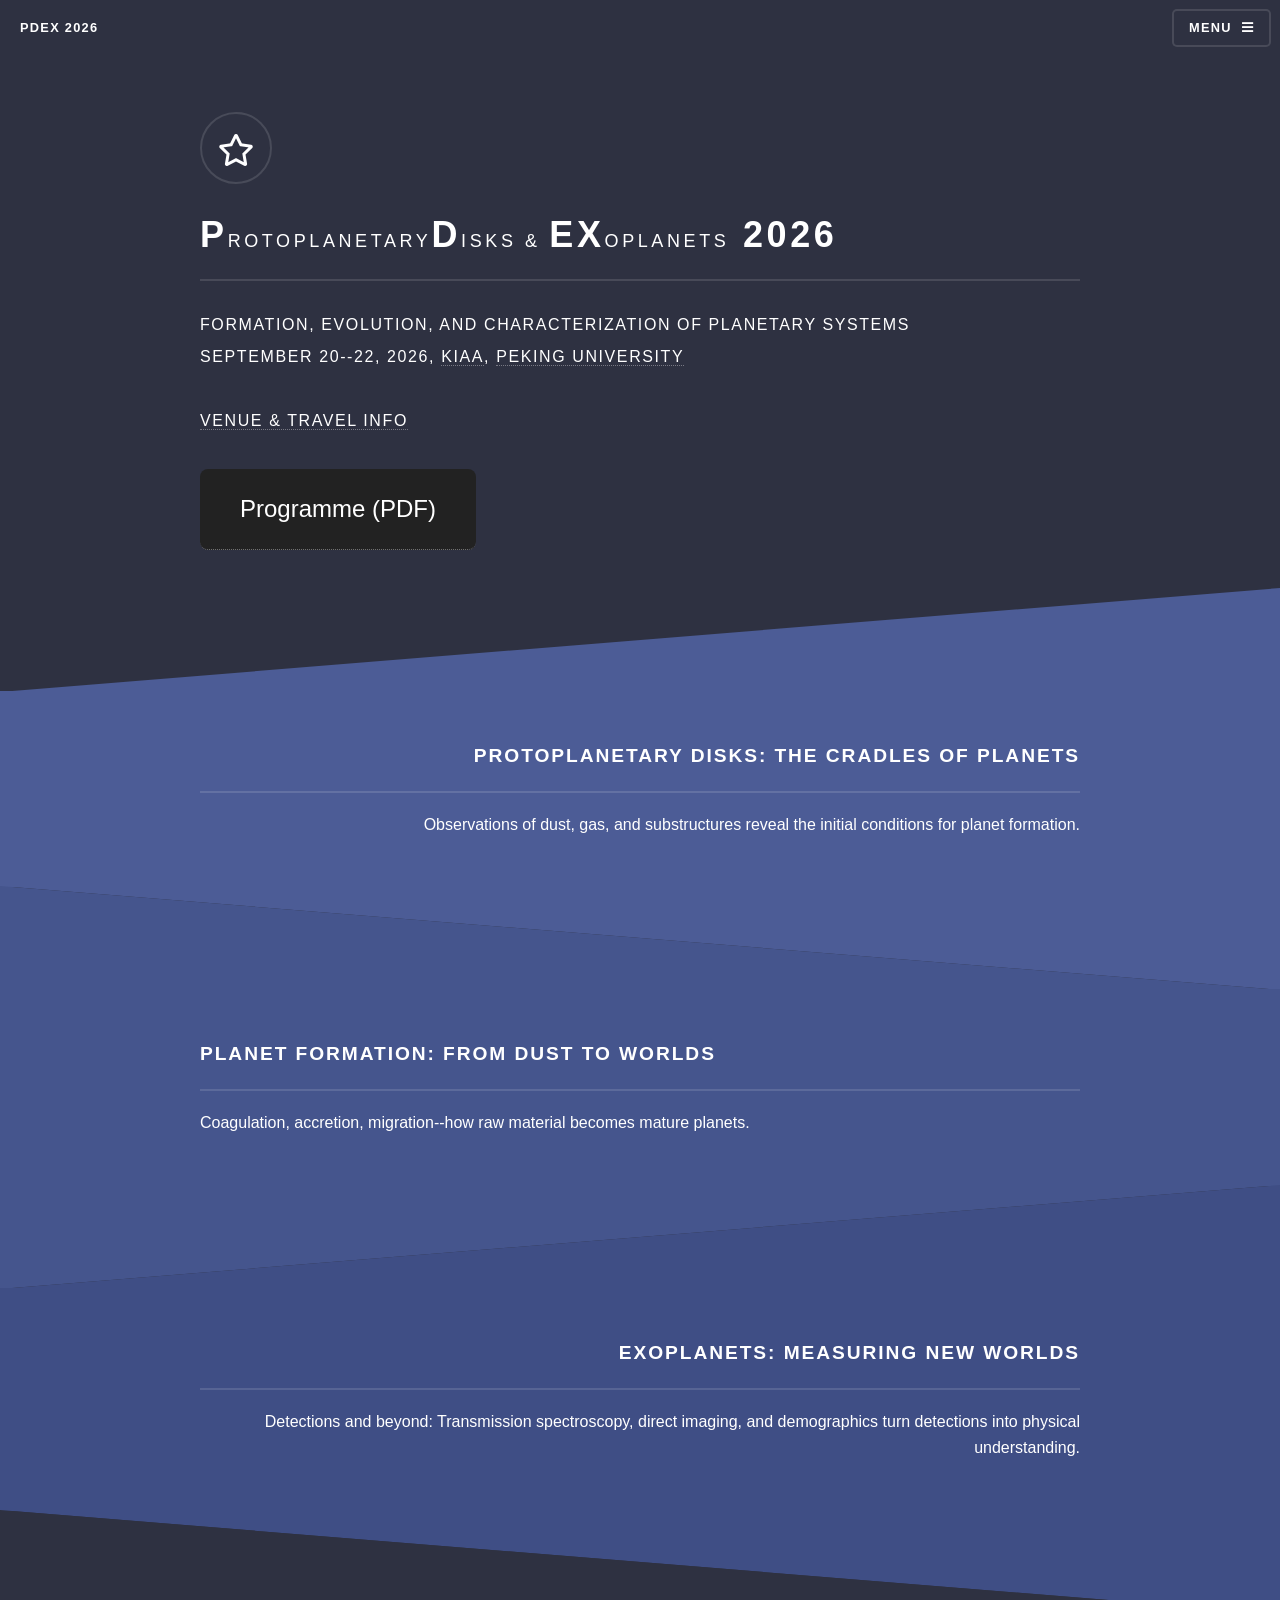
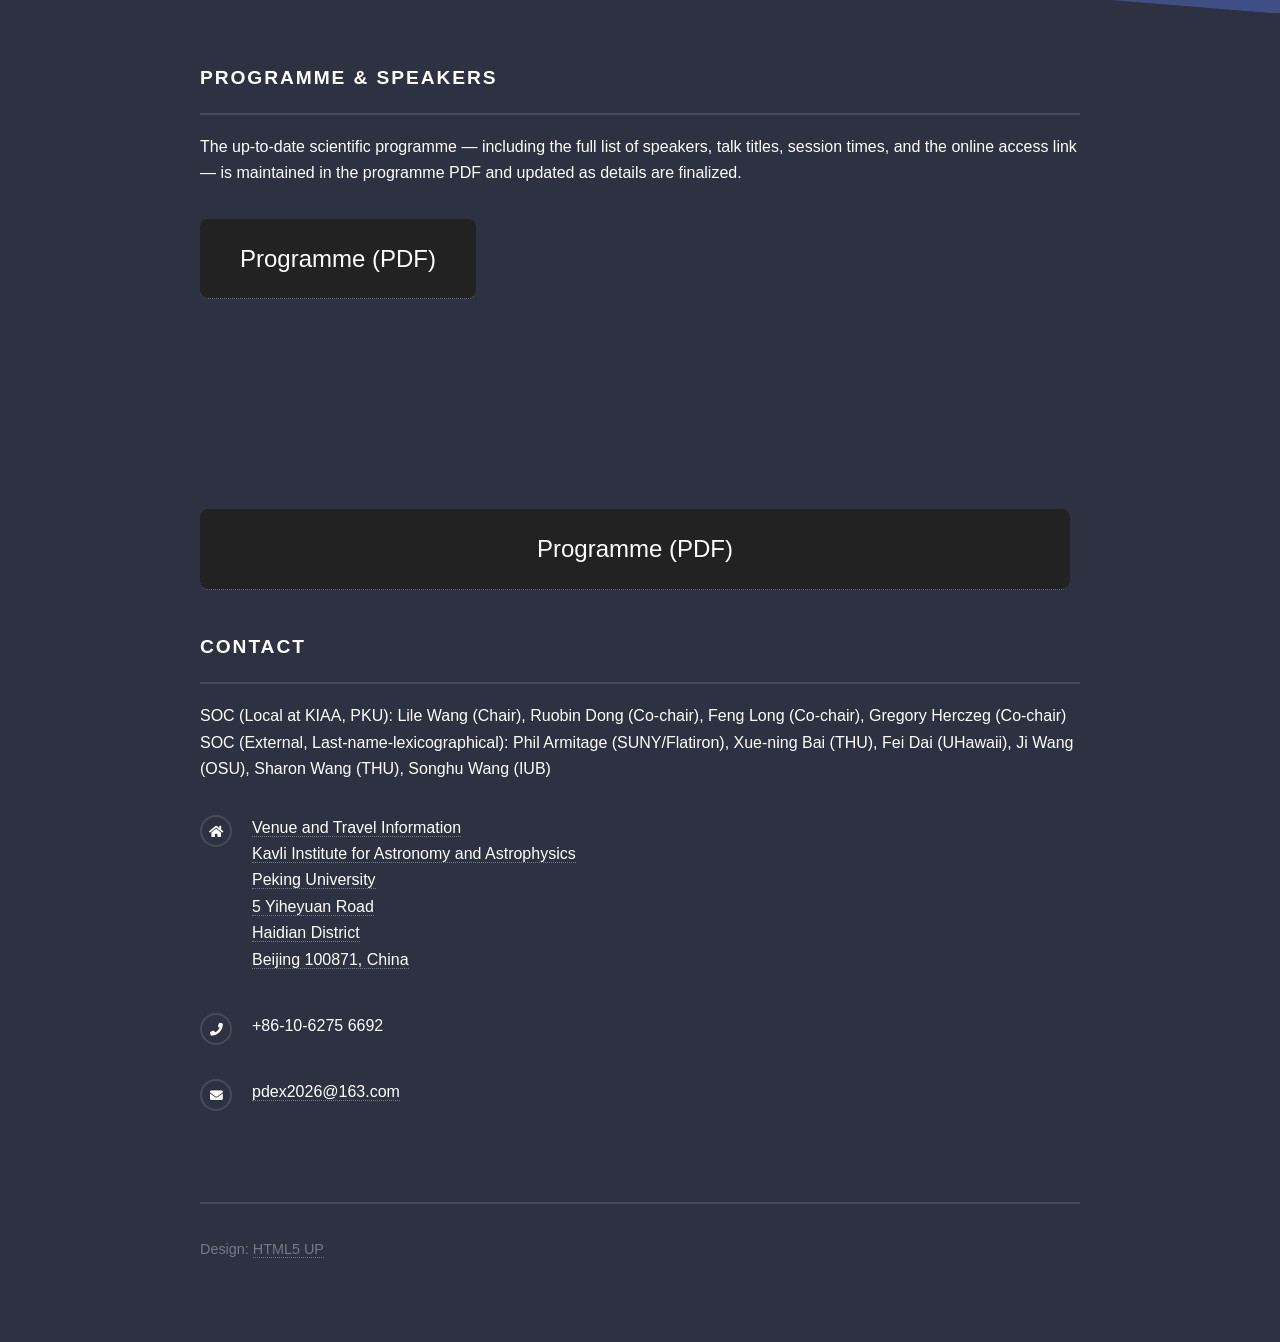
==== commit 85a4c31d: "Remove all AI-generated artwork; keep photographs only" ====
--- a/index.html
+++ b/index.html
@@ -76,7 +76,6 @@
 		<!-- One -->
 		<section id="one" class="wrapper spotlight style1">
 		  <div class="inner">
-			<a href="#" class="image"><img src="images/topic_disk.png" alt="" /></a>
 			<div class="content">
 			  <h2 class="major">Protoplanetary Disks: The Cradles of Planets</h2>
 			  <p>Observations of dust, gas, and substructures reveal the initial conditions for planet formation.</p>
@@ -88,7 +87,6 @@
 		<!-- Two -->
 		<section id="two" class="wrapper alt spotlight style2">
 		  <div class="inner">
-			<a href="#" class="image"><img src="images/topic_formation.png" alt="" /></a>
 			<div class="content">
 			  <h2 class="major">Planet Formation: From Dust to Worlds</h2>
 			  <p>Coagulation, accretion, migration--how raw material becomes mature planets.</p>
@@ -100,7 +98,6 @@
 		<!-- Three -->
 		<section id="three" class="wrapper spotlight style3">
 		  <div class="inner">
-			<a href="#" class="image"><img src="images/topic_exoplanets.png" alt="" /></a>
 			<div class="content">
 			  <h2 class="major">Exoplanets: Measuring New Worlds</h2>
 			  <p>Detections and beyond: Transmission spectroscopy, direct imaging, and demographics turn detections into physical understanding.</p>
--- a/assets/css/main.css
+++ b/assets/css/main.css
@@ -1,10 +1,10 @@
 @import url(fontawesome-all.min.css);
 /* @import url("https://fonts.googleapis.com/css?family=Raleway:200,700|Source+Sans+Pro:300,600,300italic,600italic"); */
 
-/*
-	Solid State by HTML5 UP
-	html5up.net | @ajlkn
-	Free for personal and commercial use under the CCA 3.0 license (html5up.net/license)
+/*
+	Solid State by HTML5 UP
+	html5up.net | @ajlkn
+	Free for personal and commercial use under the CCA 3.0 license (html5up.net/license)
 */
 
 html, body, div, span, applet, object,
@@ -100,12 +100,12 @@
 
 	body {
 		background-color: #2e3141;
-		background-image: linear-gradient(to top, rgba(46, 49, 65, 0.8), rgba(46, 49, 65, 0.8)), url("../../images/bg.png");
-		background-size: auto,+		background-image: linear-gradient(to top, rgba(46, 49, 65, 0.8), rgba(46, 49, 65, 0.8));
+		background-size: auto,
  cover;
-		background-attachment: fixed,+		background-attachment: fixed,
  fixed;
-		background-position: center,+		background-position: center,
  center;
 	}
 
@@ -3475,10 +3475,10 @@
 			#banner {
 				padding: 7em 0 8.25em 0 ;
 				background-color: #2e3141;
-				background-image: linear-gradient(to top, rgba(46, 49, 65, 0.8), rgba(46, 49, 65, 0.8)), url("../../images/bg.png");
-				background-size: auto,+				background-image: linear-gradient(to top, rgba(46, 49, 65, 0.8), rgba(46, 49, 65, 0.8));
+				background-size: auto,
  cover;
-				background-position: center,+				background-position: center,
  center;
 				margin-bottom: -6.5em;
 			}
@@ -3587,10 +3587,10 @@
 		#wrapper > header {
 			padding: 9em 0 6.25em 0 ;
 			background-color: #2e3141;
-			background-image: linear-gradient(to top, rgba(46, 49, 65, 0.8), rgba(46, 49, 65, 0.8)), url("../../images/bg.png");
-			background-size: auto,+			background-image: linear-gradient(to top, rgba(46, 49, 65, 0.8), rgba(46, 49, 65, 0.8));
+			background-size: auto,
  cover;
-			background-position: center,+			background-position: center,
  0% 30%;
 			margin-bottom: -6.5em;
 		}
@@ -3601,9 +3601,9 @@
 
 		#wrapper > header {
 			padding: 11em 3em 7.375em 3em ;
-			background-size: auto,+			background-size: auto,
  cover;
-			background-position: center,+			background-position: center,
  0% 0%;
 			margin-bottom: -4.75em;
 		}
@@ -3618,7 +3618,7 @@
 
 		#wrapper > header {
 			padding: 6.5em 2em 3em 2em ;
-			background-size: auto,+			background-size: auto,
  125%;
 			margin-bottom: -2.5em;
 		}
@@ -4080,10 +4080,10 @@
 
 		#footer {
 			background-color: #2e3141;
-			background-image: linear-gradient(to top, rgba(46, 49, 65, 0.8), rgba(46, 49, 65, 0.8)), url("../../images/bg.png");
-			background-size: auto,+			background-image: linear-gradient(to top, rgba(46, 49, 65, 0.8), rgba(46, 49, 65, 0.8));
+			background-size: auto,
  cover;
-			background-position: center,+			background-position: center,
  center;
 			margin-top: -6.5em;
 			padding-top: 6.5em;
